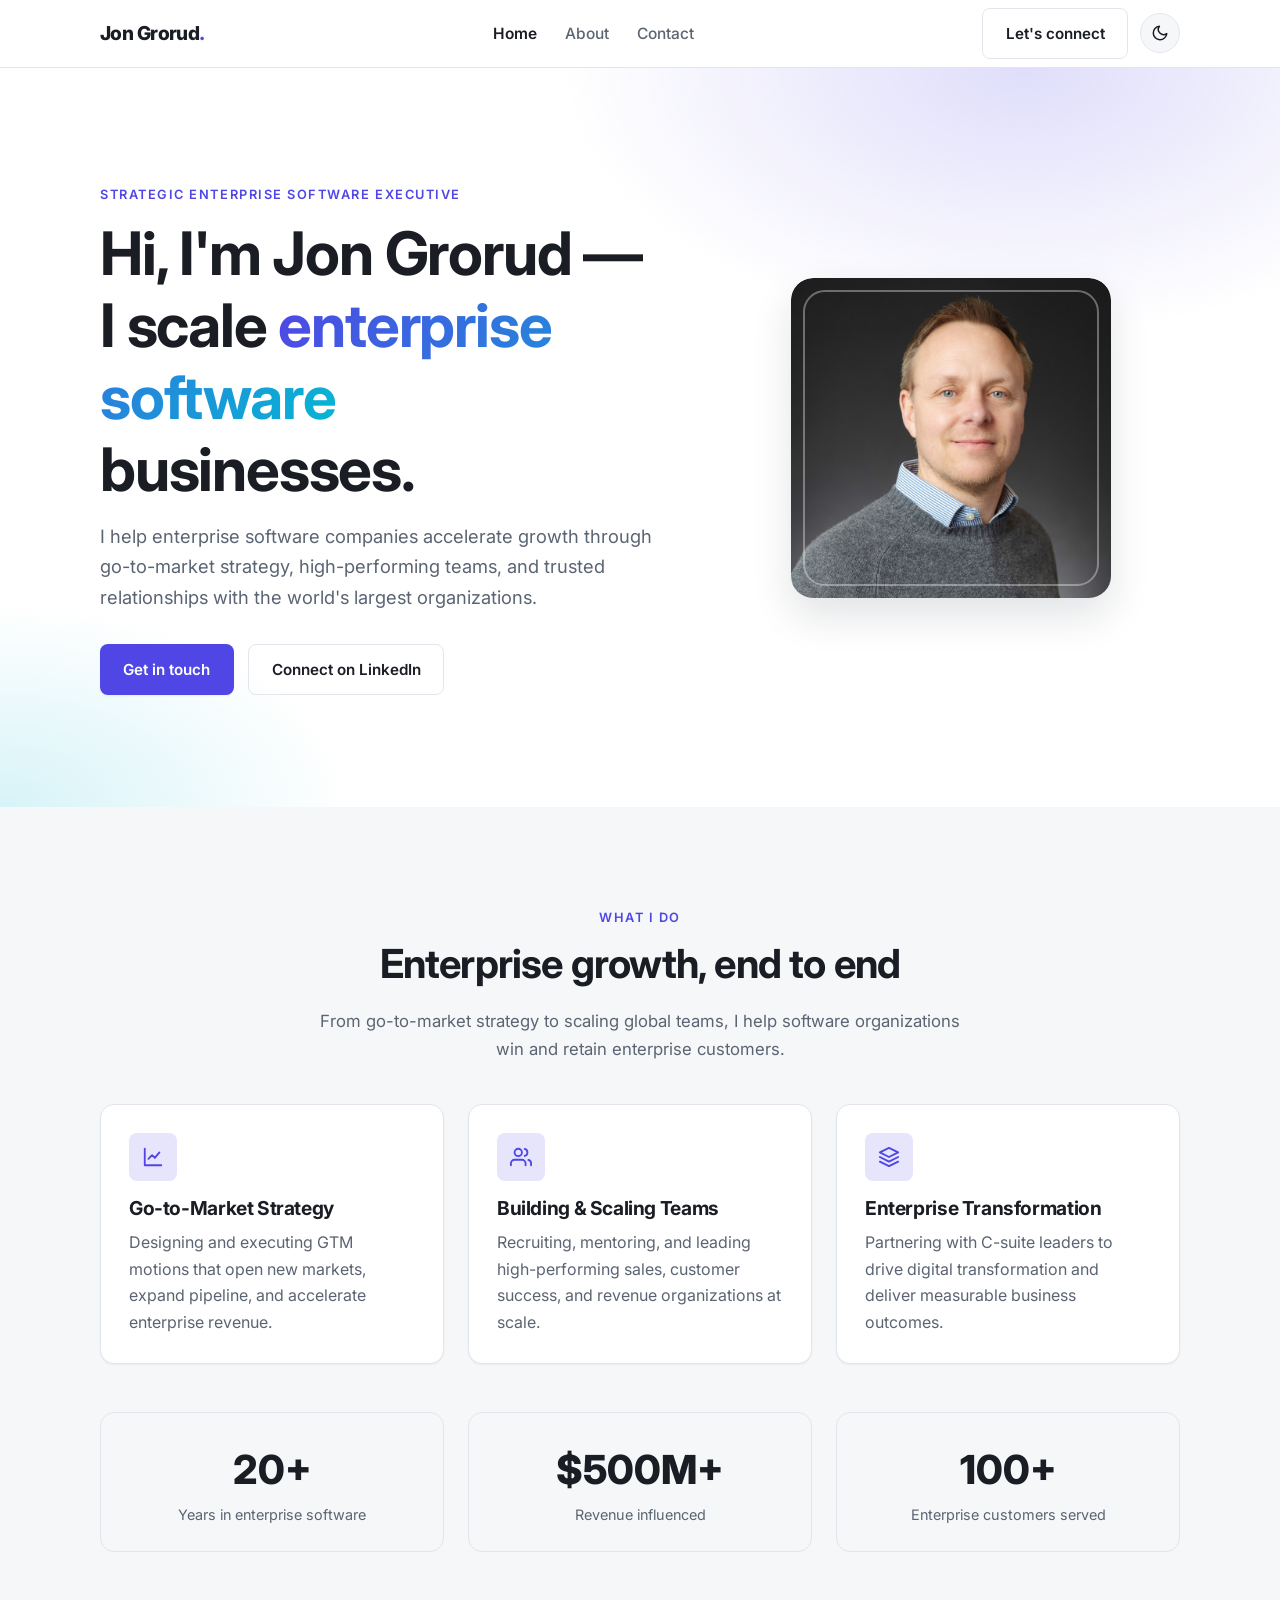
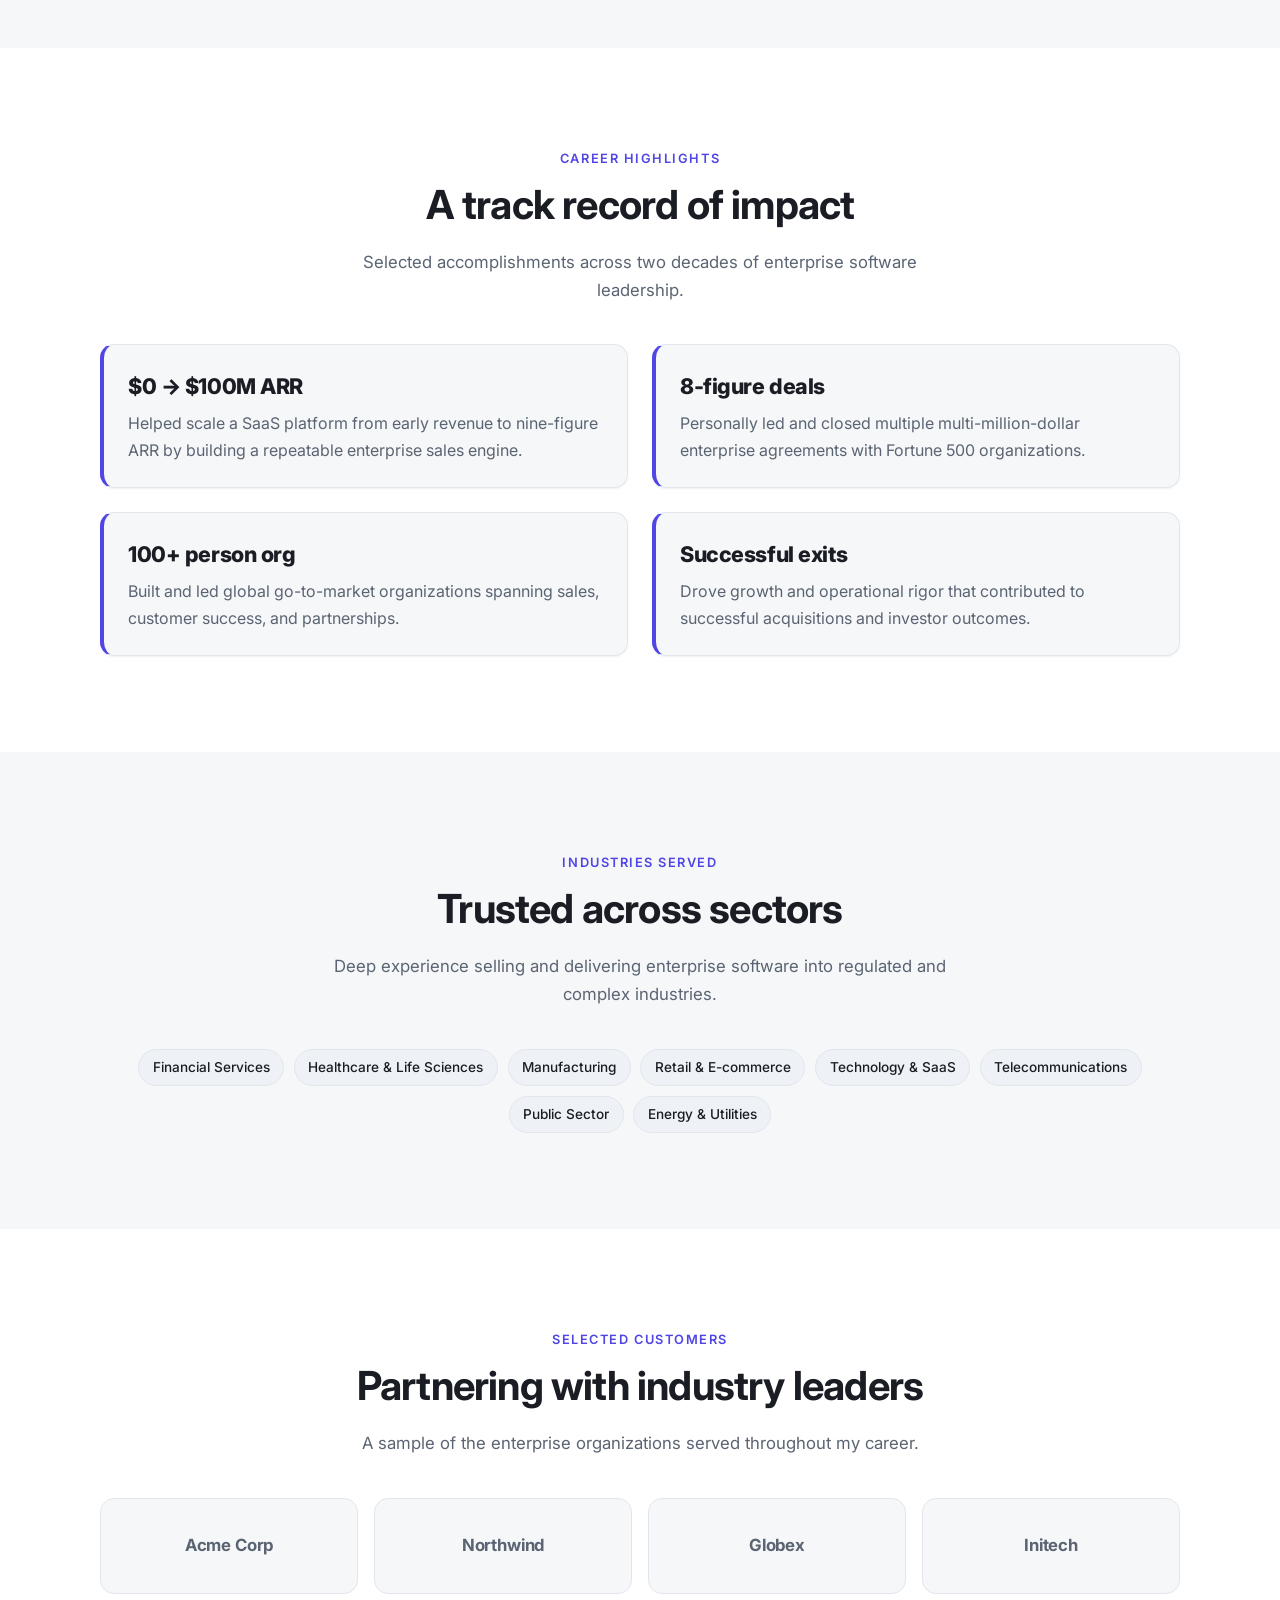
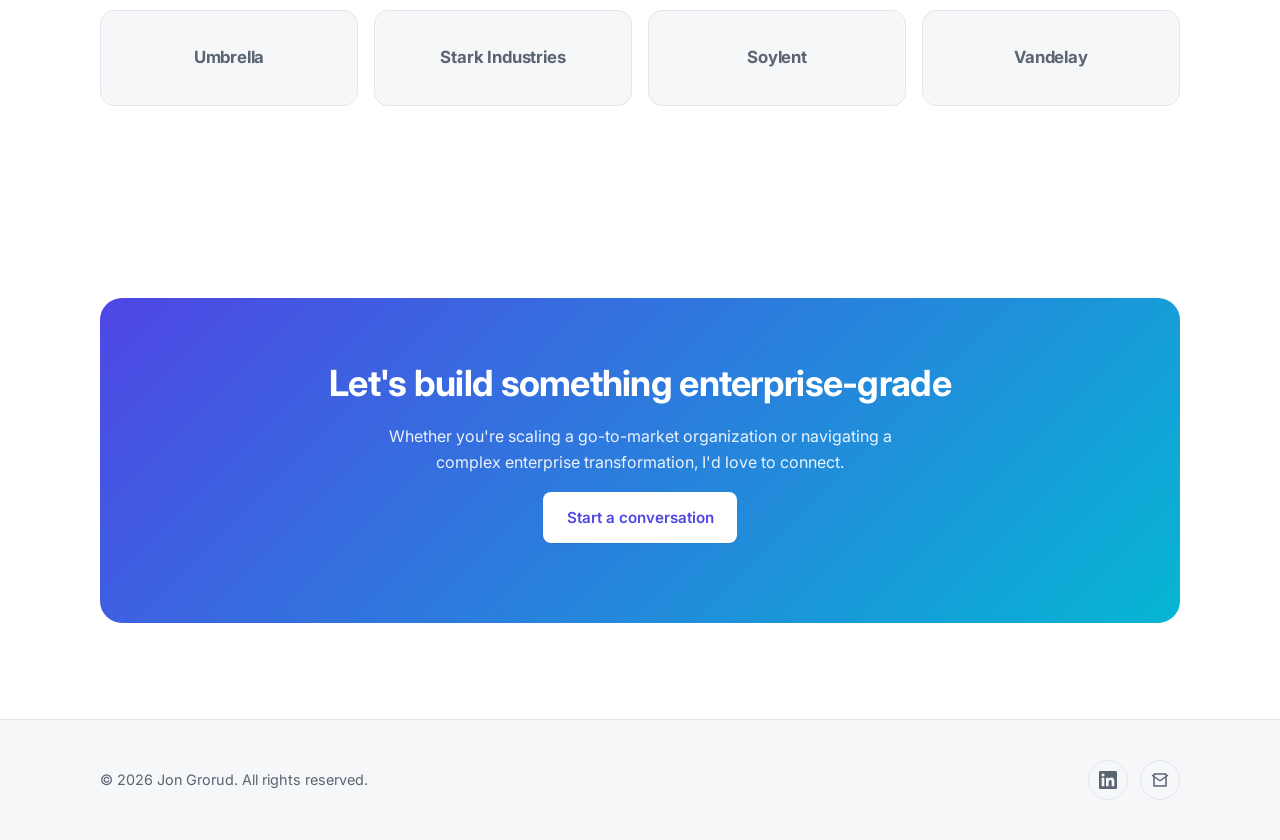
==== index.html @ 5be8dede "Rebrand site to Jon Grorud, Strategic Enterprise Software Executive - Update all pages to Jon Grorud" ====
<!DOCTYPE html>
<html lang="en" data-theme="light">
  <head>
    <meta charset="UTF-8" />
    <meta name="viewport" content="width=device-width, initial-scale=1.0" />
    <meta
      name="description"
      content="Jon Grorud — Strategic Enterprise Software Executive driving growth, go-to-market strategy, and enterprise transformation."
    />
    <title>Jon Grorud · Strategic Enterprise Software Executive</title>
    <link rel="preconnect" href="https://fonts.googleapis.com" />
    <link rel="preconnect" href="https://fonts.gstatic.com" crossorigin />
    <link
      href="https://fonts.googleapis.com/css2?family=Inter:wght@400;500;600;700;800&display=swap"
      rel="stylesheet"
    />
    <link rel="stylesheet" href="css/styles.css" />
  </head>
  <body>
    <!-- Header -->
    <header class="site-header">
      <nav class="nav container" aria-label="Primary">
        <a href="index.html" class="nav__brand">Jon Grorud<span>.</span></a>

        <ul class="nav__links" data-nav-links>
          <li><a href="index.html" class="nav__link is-active">Home</a></li>
          <li><a href="about.html" class="nav__link">About</a></li>
          <li><a href="contact.html" class="nav__link">Contact</a></li>
        </ul>

        <div class="nav__actions">
          <a href="contact.html" class="btn btn--ghost">Let's connect</a>
          <button
            class="theme-toggle"
            type="button"
            data-theme-toggle
            aria-label="Toggle color theme"
          >
            <svg class="icon-moon" width="18" height="18" viewBox="0 0 24 24" fill="none" stroke="currentColor" stroke-width="2" stroke-linecap="round" stroke-linejoin="round" aria-hidden="true"><path d="M21 12.79A9 9 0 1 1 11.21 3 7 7 0 0 0 21 12.79z"/></svg>
            <svg class="icon-sun" width="18" height="18" viewBox="0 0 24 24" fill="none" stroke="currentColor" stroke-width="2" stroke-linecap="round" stroke-linejoin="round" aria-hidden="true"><circle cx="12" cy="12" r="5"/><line x1="12" y1="1" x2="12" y2="3"/><line x1="12" y1="21" x2="12" y2="23"/><line x1="4.22" y1="4.22" x2="5.64" y2="5.64"/><line x1="18.36" y1="18.36" x2="19.78" y2="19.78"/><line x1="1" y1="12" x2="3" y2="12"/><line x1="21" y1="12" x2="23" y2="12"/><line x1="4.22" y1="19.78" x2="5.64" y2="18.36"/><line x1="18.36" y1="5.64" x2="19.78" y2="4.22"/></svg>
          </button>
          <button
            class="nav__toggle"
            type="button"
            data-nav-toggle
            aria-label="Toggle navigation menu"
            aria-expanded="false"
          >
            <span></span><span></span><span></span>
          </button>
        </div>
      </nav>
    </header>

    <main>
      <!-- Hero -->
      <section class="hero">
        <div class="container hero__grid">
          <div class="hero__content">
            <span class="eyebrow">Strategic Enterprise Software Executive</span>
            <h1 class="hero__title">
              Hi, I'm Jon Grorud —<br />I scale
              <span class="accent">enterprise software</span> businesses.
            </h1>
            <p class="hero__lead">
              I help enterprise software companies accelerate growth through
              go-to-market strategy, high-performing teams, and trusted
              relationships with the world's largest organizations.
            </p>
            <div class="hero__actions">
              <a href="contact.html" class="btn btn--primary">Get in touch</a>
              <a
                href="https://www.linkedin.com/in/jongrorud/"
                class="btn btn--ghost"
                target="_blank"
                rel="noopener"
                >Connect on LinkedIn</a
              >
            </div>
          </div>
          <div class="hero__media">
            <div class="avatar avatar--photo">
              <img src="assets/jon-grorud.jpg" alt="Portrait of Jon Grorud" />
            </div>
          </div>
        </div>
      </section>

      <!-- What I do -->
      <section class="section section--alt">
        <div class="container">
          <div class="section__head">
            <span class="eyebrow">What I do</span>
            <h2 class="section__title">Enterprise growth, end to end</h2>
            <p class="section__subtitle">
              From go-to-market strategy to scaling global teams, I help
              software organizations win and retain enterprise customers.
            </p>
          </div>

          <div class="grid grid--3">
            <article class="card">
              <div class="card__icon" aria-hidden="true">
                <svg width="22" height="22" viewBox="0 0 24 24" fill="none" stroke="currentColor" stroke-width="2" stroke-linecap="round" stroke-linejoin="round"><path d="M3 3v18h18"/><path d="M7 14l4-4 3 3 5-6"/></svg>
              </div>
              <h3 class="card__title">Go-to-Market Strategy</h3>
              <p>
                Designing and executing GTM motions that open new markets,
                expand pipeline, and accelerate enterprise revenue.
              </p>
            </article>

            <article class="card">
              <div class="card__icon" aria-hidden="true">
                <svg width="22" height="22" viewBox="0 0 24 24" fill="none" stroke="currentColor" stroke-width="2" stroke-linecap="round" stroke-linejoin="round"><path d="M17 21v-2a4 4 0 0 0-4-4H5a4 4 0 0 0-4 4v2"/><circle cx="9" cy="7" r="4"/><path d="M23 21v-2a4 4 0 0 0-3-3.87"/><path d="M16 3.13a4 4 0 0 1 0 7.75"/></svg>
              </div>
              <h3 class="card__title">Building &amp; Scaling Teams</h3>
              <p>
                Recruiting, mentoring, and leading high-performing sales,
                customer success, and revenue organizations at scale.
              </p>
            </article>

            <article class="card">
              <div class="card__icon" aria-hidden="true">
                <svg width="22" height="22" viewBox="0 0 24 24" fill="none" stroke="currentColor" stroke-width="2" stroke-linecap="round" stroke-linejoin="round"><path d="M12 2L2 7l10 5 10-5-10-5z"/><path d="M2 17l10 5 10-5"/><path d="M2 12l10 5 10-5"/></svg>
              </div>
              <h3 class="card__title">Enterprise Transformation</h3>
              <p>
                Partnering with C-suite leaders to drive digital transformation
                and deliver measurable business outcomes.
              </p>
            </article>
          </div>

          <!-- Stats -->
          <div class="stats">
            <div class="stat">
              <div class="stat__value">20+</div>
              <p class="stat__label">Years in enterprise software</p>
            </div>
            <div class="stat">
              <div class="stat__value">$500M+</div>
              <p class="stat__label">Revenue influenced</p>
            </div>
            <div class="stat">
              <div class="stat__value">100+</div>
              <p class="stat__label">Enterprise customers served</p>
            </div>
          </div>
        </div>
      </section>

      <!-- Career Highlights -->
      <section class="section">
        <div class="container">
          <div class="section__head">
            <span class="eyebrow">Career highlights</span>
            <h2 class="section__title">A track record of impact</h2>
            <p class="section__subtitle">
              Selected accomplishments across two decades of enterprise software
              leadership.
            </p>
          </div>

          <div class="grid grid--2">
            <article class="highlight">
              <span class="highlight__metric">$0 → $100M ARR</span>
              <p>
                Helped scale a SaaS platform from early revenue to nine-figure
                ARR by building a repeatable enterprise sales engine.
              </p>
            </article>
            <article class="highlight">
              <span class="highlight__metric">8-figure deals</span>
              <p>
                Personally led and closed multiple multi-million-dollar
                enterprise agreements with Fortune 500 organizations.
              </p>
            </article>
            <article class="highlight">
              <span class="highlight__metric">100+ person org</span>
              <p>
                Built and led global go-to-market organizations spanning sales,
                customer success, and partnerships.
              </p>
            </article>
            <article class="highlight">
              <span class="highlight__metric">Successful exits</span>
              <p>
                Drove growth and operational rigor that contributed to
                successful acquisitions and investor outcomes.
              </p>
            </article>
          </div>
        </div>
      </section>

      <!-- Industries Served -->
      <section class="section section--alt">
        <div class="container">
          <div class="section__head">
            <span class="eyebrow">Industries served</span>
            <h2 class="section__title">Trusted across sectors</h2>
            <p class="section__subtitle">
              Deep experience selling and delivering enterprise software into
              regulated and complex industries.
            </p>
          </div>

          <div class="skills" style="justify-content: center">
            <span class="skill">Financial Services</span>
            <span class="skill">Healthcare &amp; Life Sciences</span>
            <span class="skill">Manufacturing</span>
            <span class="skill">Retail &amp; E-commerce</span>
            <span class="skill">Technology &amp; SaaS</span>
            <span class="skill">Telecommunications</span>
            <span class="skill">Public Sector</span>
            <span class="skill">Energy &amp; Utilities</span>
          </div>
        </div>
      </section>

      <!-- Key Customer Logos -->
      <section class="section">
        <div class="container">
          <div class="section__head">
            <span class="eyebrow">Selected customers</span>
            <h2 class="section__title">Partnering with industry leaders</h2>
            <p class="section__subtitle">
              A sample of the enterprise organizations served throughout my
              career.
            </p>
          </div>

          <!-- TODO: Replace placeholder names with real customer logos/brands -->
          <div class="logos">
            <div class="logo-tile">Acme Corp</div>
            <div class="logo-tile">Northwind</div>
            <div class="logo-tile">Globex</div>
            <div class="logo-tile">Initech</div>
            <div class="logo-tile">Umbrella</div>
            <div class="logo-tile">Stark Industries</div>
            <div class="logo-tile">Soylent</div>
            <div class="logo-tile">Vandelay</div>
          </div>
        </div>
      </section>

      <!-- CTA -->
      <section class="section">
        <div class="container">
          <div class="cta">
            <h2>Let's build something enterprise-grade</h2>
            <p>
              Whether you're scaling a go-to-market organization or navigating a
              complex enterprise transformation, I'd love to connect.
            </p>
            <p>
              <a href="contact.html" class="btn btn--primary">Start a conversation</a>
            </p>
          </div>
        </div>
      </section>
    </main>

    <!-- Footer -->
    <footer class="site-footer">
      <div class="container site-footer__grid">
        <p>&copy; <span data-year>2025</span> Jon Grorud. All rights reserved.</p>
        <div class="social">
          <a href="https://www.linkedin.com/in/jongrorud/" target="_blank" rel="noopener" aria-label="LinkedIn"><svg width="18" height="18" viewBox="0 0 24 24" fill="currentColor" aria-hidden="true"><path d="M20.45 20.45h-3.56v-5.57c0-1.33-.02-3.04-1.85-3.04-1.85 0-2.14 1.45-2.14 2.94v5.67H9.35V9h3.41v1.56h.05c.48-.9 1.64-1.85 3.37-1.85 3.6 0 4.27 2.37 4.27 5.45v6.29zM5.34 7.43a2.07 2.07 0 1 1 0-4.14 2.07 2.07 0 0 1 0 4.14zM7.12 20.45H3.55V9h3.57v11.45zM22.22 0H1.77C.79 0 0 .77 0 1.73v20.54C0 23.23.79 24 1.77 24h20.45c.98 0 1.78-.77 1.78-1.73V1.73C24 .77 23.2 0 22.22 0z"/></svg></a>
          <a href="mailto:jon.grorud@gmail.com" aria-label="Email"><svg width="18" height="18" viewBox="0 0 24 24" fill="none" stroke="currentColor" stroke-width="2" stroke-linecap="round" stroke-linejoin="round" aria-hidden="true"><path d="M4 4h16v16H4z"/><polyline points="22,6 12,13 2,6"/></svg></a>
        </div>
      </div>
    </footer>

    <script src="js/main.js"></script>
  </body>
</html>
---- css/styles.css ----
/* ==========================================================================
   Design tokens
   ========================================================================== */
:root {
  --color-bg: #ffffff;
  --color-surface: #f6f7f9;
  --color-surface-alt: #eef1f5;
  --color-text: #1a1d24;
  --color-text-muted: #5b6472;
  --color-border: #e2e6ec;
  --color-primary: #4f46e5;
  --color-primary-hover: #4338ca;
  --color-primary-contrast: #ffffff;
  --color-accent: #06b6d4;

  --shadow-sm: 0 1px 2px rgba(16, 24, 40, 0.06);
  --shadow-md: 0 6px 18px rgba(16, 24, 40, 0.08);
  --shadow-lg: 0 18px 40px rgba(16, 24, 40, 0.12);

  --radius-sm: 8px;
  --radius-md: 14px;
  --radius-lg: 22px;

  --container: 1120px;
  --header-height: 68px;

  --font-sans: "Inter", system-ui, -apple-system, "Segoe UI", Roboto, Helvetica,
    Arial, sans-serif;

  --transition: 0.2s ease;
}

[data-theme="dark"] {
  --color-bg: #0e1117;
  --color-surface: #161b22;
  --color-surface-alt: #1c232d;
  --color-text: #e6e9ef;
  --color-text-muted: #9aa4b2;
  --color-border: #2a323d;
  --color-primary: #818cf8;
  --color-primary-hover: #a5b4fc;
  --color-primary-contrast: #0e1117;
  --color-accent: #22d3ee;

  --shadow-sm: 0 1px 2px rgba(0, 0, 0, 0.4);
  --shadow-md: 0 6px 18px rgba(0, 0, 0, 0.45);
  --shadow-lg: 0 18px 40px rgba(0, 0, 0, 0.55);
}

/* ==========================================================================
   Base
   ========================================================================== */
*,
*::before,
*::after {
  box-sizing: border-box;
}

html {
  scroll-behavior: smooth;
}

body {
  margin: 0;
  font-family: var(--font-sans);
  color: var(--color-text);
  background-color: var(--color-bg);
  line-height: 1.65;
  -webkit-font-smoothing: antialiased;
  text-rendering: optimizeLegibility;
  transition: background-color var(--transition), color var(--transition);
}

h1,
h2,
h3,
h4 {
  line-height: 1.2;
  margin: 0 0 0.5em;
  font-weight: 700;
  letter-spacing: -0.02em;
}

p {
  margin: 0 0 1rem;
  color: var(--color-text-muted);
}

a {
  color: var(--color-primary);
  text-decoration: none;
  transition: color var(--transition);
}

a:hover {
  color: var(--color-primary-hover);
}

img {
  max-width: 100%;
  display: block;
}

.container {
  width: 100%;
  max-width: var(--container);
  margin-inline: auto;
  padding-inline: 1.25rem;
}

.section {
  padding-block: clamp(3rem, 8vw, 6rem);
}

.section--alt {
  background-color: var(--color-surface);
}

.section__head {
  max-width: 640px;
  margin: 0 auto 2.5rem;
  text-align: center;
}

.eyebrow {
  display: inline-block;
  font-size: 0.8rem;
  font-weight: 600;
  letter-spacing: 0.12em;
  text-transform: uppercase;
  color: var(--color-primary);
  margin-bottom: 0.75rem;
}

.section__title {
  font-size: clamp(1.75rem, 4vw, 2.5rem);
}

.section__subtitle {
  font-size: 1.05rem;
}

/* ==========================================================================
   Buttons
   ========================================================================== */
.btn {
  display: inline-flex;
  align-items: center;
  justify-content: center;
  gap: 0.5rem;
  padding: 0.75rem 1.4rem;
  border-radius: var(--radius-sm);
  font-weight: 600;
  font-size: 0.95rem;
  cursor: pointer;
  border: 1px solid transparent;
  transition: background-color var(--transition), color var(--transition),
    transform var(--transition), box-shadow var(--transition),
    border-color var(--transition);
}

.btn:active {
  transform: translateY(1px);
}

.btn--primary {
  background-color: var(--color-primary);
  color: var(--color-primary-contrast);
  box-shadow: var(--shadow-sm);
}

.btn--primary:hover {
  background-color: var(--color-primary-hover);
  color: var(--color-primary-contrast);
  box-shadow: var(--shadow-md);
}

.btn--ghost {
  background-color: transparent;
  color: var(--color-text);
  border-color: var(--color-border);
}

.btn--ghost:hover {
  border-color: var(--color-primary);
  color: var(--color-primary);
}

/* ==========================================================================
   Header / Nav
   ========================================================================== */
.site-header {
  position: sticky;
  top: 0;
  z-index: 50;
  height: var(--header-height);
  display: flex;
  align-items: center;
  background-color: color-mix(in srgb, var(--color-bg) 85%, transparent);
  backdrop-filter: blur(10px);
  border-bottom: 1px solid var(--color-border);
}

.nav {
  display: flex;
  align-items: center;
  justify-content: space-between;
  width: 100%;
}

.nav__brand {
  font-weight: 800;
  font-size: 1.2rem;
  color: var(--color-text);
  letter-spacing: -0.03em;
}

.nav__brand span {
  color: var(--color-primary);
}

.nav__links {
  display: flex;
  align-items: center;
  gap: 1.75rem;
  list-style: none;
  margin: 0;
  padding: 0;
}

.nav__link {
  color: var(--color-text-muted);
  font-weight: 500;
  font-size: 0.97rem;
}

.nav__link:hover,
.nav__link.is-active {
  color: var(--color-text);
}

.nav__link.is-active {
  font-weight: 600;
}

.nav__actions {
  display: flex;
  align-items: center;
  gap: 0.75rem;
}

.theme-toggle {
  display: inline-flex;
  align-items: center;
  justify-content: center;
  width: 40px;
  height: 40px;
  border-radius: 50%;
  border: 1px solid var(--color-border);
  background-color: var(--color-surface);
  color: var(--color-text);
  cursor: pointer;
  transition: background-color var(--transition), border-color var(--transition);
}

.theme-toggle:hover {
  border-color: var(--color-primary);
}

.theme-toggle .icon-sun {
  display: none;
}

[data-theme="dark"] .theme-toggle .icon-sun {
  display: block;
}

[data-theme="dark"] .theme-toggle .icon-moon {
  display: none;
}

.nav__toggle {
  display: none;
  flex-direction: column;
  justify-content: center;
  gap: 5px;
  width: 42px;
  height: 42px;
  border: 1px solid var(--color-border);
  border-radius: var(--radius-sm);
  background-color: var(--color-surface);
  cursor: pointer;
}

.nav__toggle span {
  display: block;
  width: 18px;
  height: 2px;
  margin-inline: auto;
  background-color: var(--color-text);
  transition: transform var(--transition), opacity var(--transition);
}

/* ==========================================================================
   Hero
   ========================================================================== */
.hero {
  position: relative;
  overflow: hidden;
  padding-block: clamp(3.5rem, 9vw, 7rem);
}

.hero::before {
  content: "";
  position: absolute;
  inset: 0;
  background: radial-gradient(
      60% 60% at 80% 0%,
      color-mix(in srgb, var(--color-primary) 18%, transparent),
      transparent 60%
    ),
    radial-gradient(
      50% 50% at 0% 100%,
      color-mix(in srgb, var(--color-accent) 16%, transparent),
      transparent 55%
    );
  z-index: -1;
}

.hero__grid {
  display: grid;
  grid-template-columns: 1.1fr 0.9fr;
  gap: clamp(2rem, 5vw, 4rem);
  align-items: center;
}

.hero__title {
  font-size: clamp(2.25rem, 5.5vw, 3.75rem);
  margin-bottom: 1rem;
}

.hero__title .accent {
  background: linear-gradient(120deg, var(--color-primary), var(--color-accent));
  -webkit-background-clip: text;
  background-clip: text;
  -webkit-text-fill-color: transparent;
}

.hero__lead {
  font-size: 1.15rem;
  max-width: 48ch;
  margin-bottom: 2rem;
}

.hero__actions {
  display: flex;
  flex-wrap: wrap;
  gap: 0.9rem;
}

.hero__media {
  display: flex;
  justify-content: center;
}

.avatar {
  width: clamp(220px, 30vw, 320px);
  aspect-ratio: 1;
  border-radius: var(--radius-lg);
  background: linear-gradient(145deg, var(--color-primary), var(--color-accent));
  display: grid;
  place-items: center;
  color: #fff;
  font-size: clamp(4rem, 10vw, 6rem);
  font-weight: 800;
  box-shadow: var(--shadow-lg);
  position: relative;
}

.avatar::after {
  content: "";
  position: absolute;
  inset: 12px;
  border-radius: inherit;
  border: 2px solid rgba(255, 255, 255, 0.35);
}

/* ==========================================================================
   Stats
   ========================================================================== */
.stats {
  display: grid;
  grid-template-columns: repeat(3, 1fr);
  gap: 1.5rem;
  margin-top: 3rem;
}

.stat {
  text-align: center;
  padding: 1.5rem 1rem;
  background-color: var(--color-surface);
  border: 1px solid var(--color-border);
  border-radius: var(--radius-md);
}

.stat__value {
  font-size: clamp(1.75rem, 4vw, 2.5rem);
  font-weight: 800;
  color: var(--color-text);
}

.stat__label {
  font-size: 0.9rem;
  color: var(--color-text-muted);
  margin: 0;
}

/* ==========================================================================
   Cards / grid
   ========================================================================== */
.grid {
  display: grid;
  gap: 1.5rem;
}

.grid--3 {
  grid-template-columns: repeat(3, 1fr);
}

.grid--2 {
  grid-template-columns: repeat(2, 1fr);
}

.card {
  background-color: var(--color-bg);
  border: 1px solid var(--color-border);
  border-radius: var(--radius-md);
  padding: 1.75rem;
  box-shadow: var(--shadow-sm);
  transition: transform var(--transition), box-shadow var(--transition),
    border-color var(--transition);
}

.card:hover {
  transform: translateY(-4px);
  box-shadow: var(--shadow-md);
  border-color: color-mix(in srgb, var(--color-primary) 40%, var(--color-border));
}

.card__icon {
  width: 48px;
  height: 48px;
  display: grid;
  place-items: center;
  border-radius: var(--radius-sm);
  background-color: color-mix(in srgb, var(--color-primary) 14%, transparent);
  color: var(--color-primary);
  margin-bottom: 1rem;
}

.card__title {
  font-size: 1.2rem;
}

.card p {
  margin-bottom: 0;
}

/* ==========================================================================
   About
   ========================================================================== */
.about__grid {
  display: grid;
  grid-template-columns: 0.85fr 1.15fr;
  gap: clamp(2rem, 5vw, 4rem);
  align-items: start;
}

.profile-card {
  background-color: var(--color-surface);
  border: 1px solid var(--color-border);
  border-radius: var(--radius-lg);
  padding: 2rem;
  text-align: center;
  box-shadow: var(--shadow-sm);
  position: sticky;
  top: calc(var(--header-height) + 1.5rem);
}

.profile-card .avatar {
  margin: 0 auto 1.25rem;
  width: 140px;
  font-size: 3rem;
}

.profile-card h3 {
  margin-bottom: 0.25rem;
}

.profile-card .role {
  color: var(--color-primary);
  font-weight: 600;
  margin-bottom: 1.25rem;
}

.social {
  display: flex;
  justify-content: center;
  gap: 0.75rem;
  margin-top: 1.25rem;
}

.social a {
  width: 40px;
  height: 40px;
  display: grid;
  place-items: center;
  border-radius: 50%;
  border: 1px solid var(--color-border);
  color: var(--color-text-muted);
  transition: border-color var(--transition), color var(--transition),
    transform var(--transition);
}

.social a:hover {
  border-color: var(--color-primary);
  color: var(--color-primary);
  transform: translateY(-2px);
}

.timeline {
  position: relative;
  margin-top: 1.5rem;
  padding-left: 1.75rem;
}

.timeline::before {
  content: "";
  position: absolute;
  left: 6px;
  top: 4px;
  bottom: 4px;
  width: 2px;
  background-color: var(--color-border);
}

.timeline__item {
  position: relative;
  padding-bottom: 1.75rem;
}

.timeline__item::before {
  content: "";
  position: absolute;
  left: -1.75rem;
  top: 4px;
  width: 14px;
  height: 14px;
  border-radius: 50%;
  background-color: var(--color-primary);
  border: 3px solid var(--color-bg);
}

.timeline__item:last-child {
  padding-bottom: 0;
}

.timeline__date {
  font-size: 0.8rem;
  font-weight: 600;
  letter-spacing: 0.04em;
  text-transform: uppercase;
  color: var(--color-primary);
}

.timeline__title {
  font-size: 1.1rem;
  margin: 0.2rem 0 0.35rem;
}

.skills {
  display: flex;
  flex-wrap: wrap;
  gap: 0.6rem;
  margin-top: 0.5rem;
}

.skill {
  font-size: 0.85rem;
  font-weight: 500;
  padding: 0.4rem 0.85rem;
  border-radius: 999px;
  background-color: var(--color-surface-alt);
  color: var(--color-text);
  border: 1px solid var(--color-border);
}

/* ==========================================================================
   Photo avatar
   ========================================================================== */
.avatar--photo {
  background: none;
  overflow: hidden;
  padding: 0;
}

.avatar--photo img {
  width: 100%;
  height: 100%;
  object-fit: cover;
  border-radius: inherit;
}

/* ==========================================================================
   Career highlights
   ========================================================================== */
.highlight {
  background-color: var(--color-surface);
  border: 1px solid var(--color-border);
  border-left: 4px solid var(--color-primary);
  border-radius: var(--radius-md);
  padding: 1.5rem;
  box-shadow: var(--shadow-sm);
}

.highlight__metric {
  display: block;
  font-size: 1.35rem;
  font-weight: 800;
  letter-spacing: -0.02em;
  color: var(--color-text);
  margin-bottom: 0.35rem;
}

.highlight p {
  margin: 0;
}

/* ==========================================================================
   Customer logos
   ========================================================================== */
.logos {
  display: grid;
  grid-template-columns: repeat(4, 1fr);
  gap: 1rem;
}

.logo-tile {
  display: grid;
  place-items: center;
  min-height: 96px;
  padding: 1rem;
  text-align: center;
  font-weight: 700;
  font-size: 1.05rem;
  letter-spacing: -0.01em;
  color: var(--color-text-muted);
  background-color: var(--color-surface);
  border: 1px solid var(--color-border);
  border-radius: var(--radius-md);
  transition: color var(--transition), border-color var(--transition),
    transform var(--transition);
}

.logo-tile:hover {
  color: var(--color-text);
  border-color: var(--color-primary);
  transform: translateY(-2px);
}

/* ==========================================================================
   Contact
   ========================================================================== */
.contact__grid {
  display: grid;
  grid-template-columns: 0.9fr 1.1fr;
  gap: clamp(2rem, 5vw, 3.5rem);
  align-items: start;
}

.contact-info__item {
  display: flex;
  gap: 1rem;
  align-items: flex-start;
  margin-bottom: 1.5rem;
}

.contact-info__icon {
  flex-shrink: 0;
  width: 44px;
  height: 44px;
  display: grid;
  place-items: center;
  border-radius: var(--radius-sm);
  background-color: color-mix(in srgb, var(--color-primary) 14%, transparent);
  color: var(--color-primary);
}

.contact-info__item h4 {
  margin: 0 0 0.15rem;
  font-size: 1rem;
}

.contact-info__item p {
  margin: 0;
}

.form {
  background-color: var(--color-surface);
  border: 1px solid var(--color-border);
  border-radius: var(--radius-md);
  padding: clamp(1.5rem, 4vw, 2.25rem);
  box-shadow: var(--shadow-sm);
}

.form__row {
  display: grid;
  grid-template-columns: 1fr 1fr;
  gap: 1.25rem;
}

.field {
  margin-bottom: 1.25rem;
}

.field label {
  display: block;
  font-size: 0.9rem;
  font-weight: 600;
  margin-bottom: 0.45rem;
  color: var(--color-text);
}

.field input,
.field textarea {
  width: 100%;
  padding: 0.75rem 0.9rem;
  font: inherit;
  color: var(--color-text);
  background-color: var(--color-bg);
  border: 1px solid var(--color-border);
  border-radius: var(--radius-sm);
  transition: border-color var(--transition), box-shadow var(--transition);
}

.field input:focus,
.field textarea:focus {
  outline: none;
  border-color: var(--color-primary);
  box-shadow: 0 0 0 3px color-mix(in srgb, var(--color-primary) 20%, transparent);
}

.field textarea {
  resize: vertical;
  min-height: 140px;
}

.field__error {
  display: block;
  margin-top: 0.4rem;
  font-size: 0.82rem;
  color: #dc2626;
  min-height: 1em;
}

[data-theme="dark"] .field__error {
  color: #f87171;
}

.field.has-error input,
.field.has-error textarea {
  border-color: #dc2626;
}

.form__status {
  margin-top: 1rem;
  padding: 0.85rem 1rem;
  border-radius: var(--radius-sm);
  font-weight: 500;
  font-size: 0.95rem;
  display: none;
}

.form__status.is-visible {
  display: block;
}

.form__status.is-success {
  background-color: color-mix(in srgb, #16a34a 16%, transparent);
  color: #15803d;
  border: 1px solid color-mix(in srgb, #16a34a 35%, transparent);
}

[data-theme="dark"] .form__status.is-success {
  color: #4ade80;
}

/* ==========================================================================
   CTA banner
   ========================================================================== */
.cta {
  text-align: center;
  background: linear-gradient(135deg, var(--color-primary), var(--color-accent));
  border-radius: var(--radius-lg);
  padding: clamp(2.5rem, 6vw, 4rem);
  color: #fff;
}

.cta h2 {
  color: #fff;
  font-size: clamp(1.6rem, 4vw, 2.25rem);
}

.cta p {
  color: rgba(255, 255, 255, 0.9);
  max-width: 52ch;
  margin-inline: auto;
}

.cta .btn--primary {
  background-color: #fff;
  color: var(--color-primary);
}

.cta .btn--primary:hover {
  background-color: rgba(255, 255, 255, 0.9);
  color: var(--color-primary);
}

/* ==========================================================================
   Footer
   ========================================================================== */
.site-footer {
  border-top: 1px solid var(--color-border);
  padding-block: 2.5rem;
  background-color: var(--color-surface);
}

.site-footer__grid {
  display: flex;
  flex-wrap: wrap;
  gap: 1.5rem;
  align-items: center;
  justify-content: space-between;
}

.site-footer p {
  margin: 0;
  font-size: 0.9rem;
}

.site-footer .social {
  margin: 0;
}

/* ==========================================================================
   Responsive
   ========================================================================== */
@media (max-width: 900px) {
  .hero__grid,
  .about__grid,
  .contact__grid {
    grid-template-columns: 1fr;
  }

  .hero__media {
    order: -1;
  }

  .profile-card {
    position: static;
  }

  .grid--3 {
    grid-template-columns: repeat(2, 1fr);
  }

  .logos {
    grid-template-columns: repeat(3, 1fr);
  }
}

@media (max-width: 720px) {
  .nav__actions .btn--ghost {
    display: none;
  }

  .nav__toggle {
    display: flex;
  }

  .nav__links {
    position: fixed;
    inset: var(--header-height) 0 auto 0;
    flex-direction: column;
    align-items: stretch;
    gap: 0;
    background-color: var(--color-bg);
    border-bottom: 1px solid var(--color-border);
    padding: 0.5rem 1.25rem 1.25rem;
    box-shadow: var(--shadow-md);
    transform: translateY(-130%);
    transition: transform 0.28s ease;
  }

  .nav__links.is-open {
    transform: translateY(0);
  }

  .nav__link {
    padding: 0.85rem 0;
    border-bottom: 1px solid var(--color-border);
  }

  .nav__link:last-child {
    border-bottom: none;
  }
}

@media (max-width: 560px) {
  .grid--3,
  .grid--2,
  .stats,
  .form__row {
    grid-template-columns: 1fr;
  }

  .logos {
    grid-template-columns: repeat(2, 1fr);
  }
}

@media (prefers-reduced-motion: reduce) {
  * {
    scroll-behavior: auto !important;
    transition: none !important;
  }
}
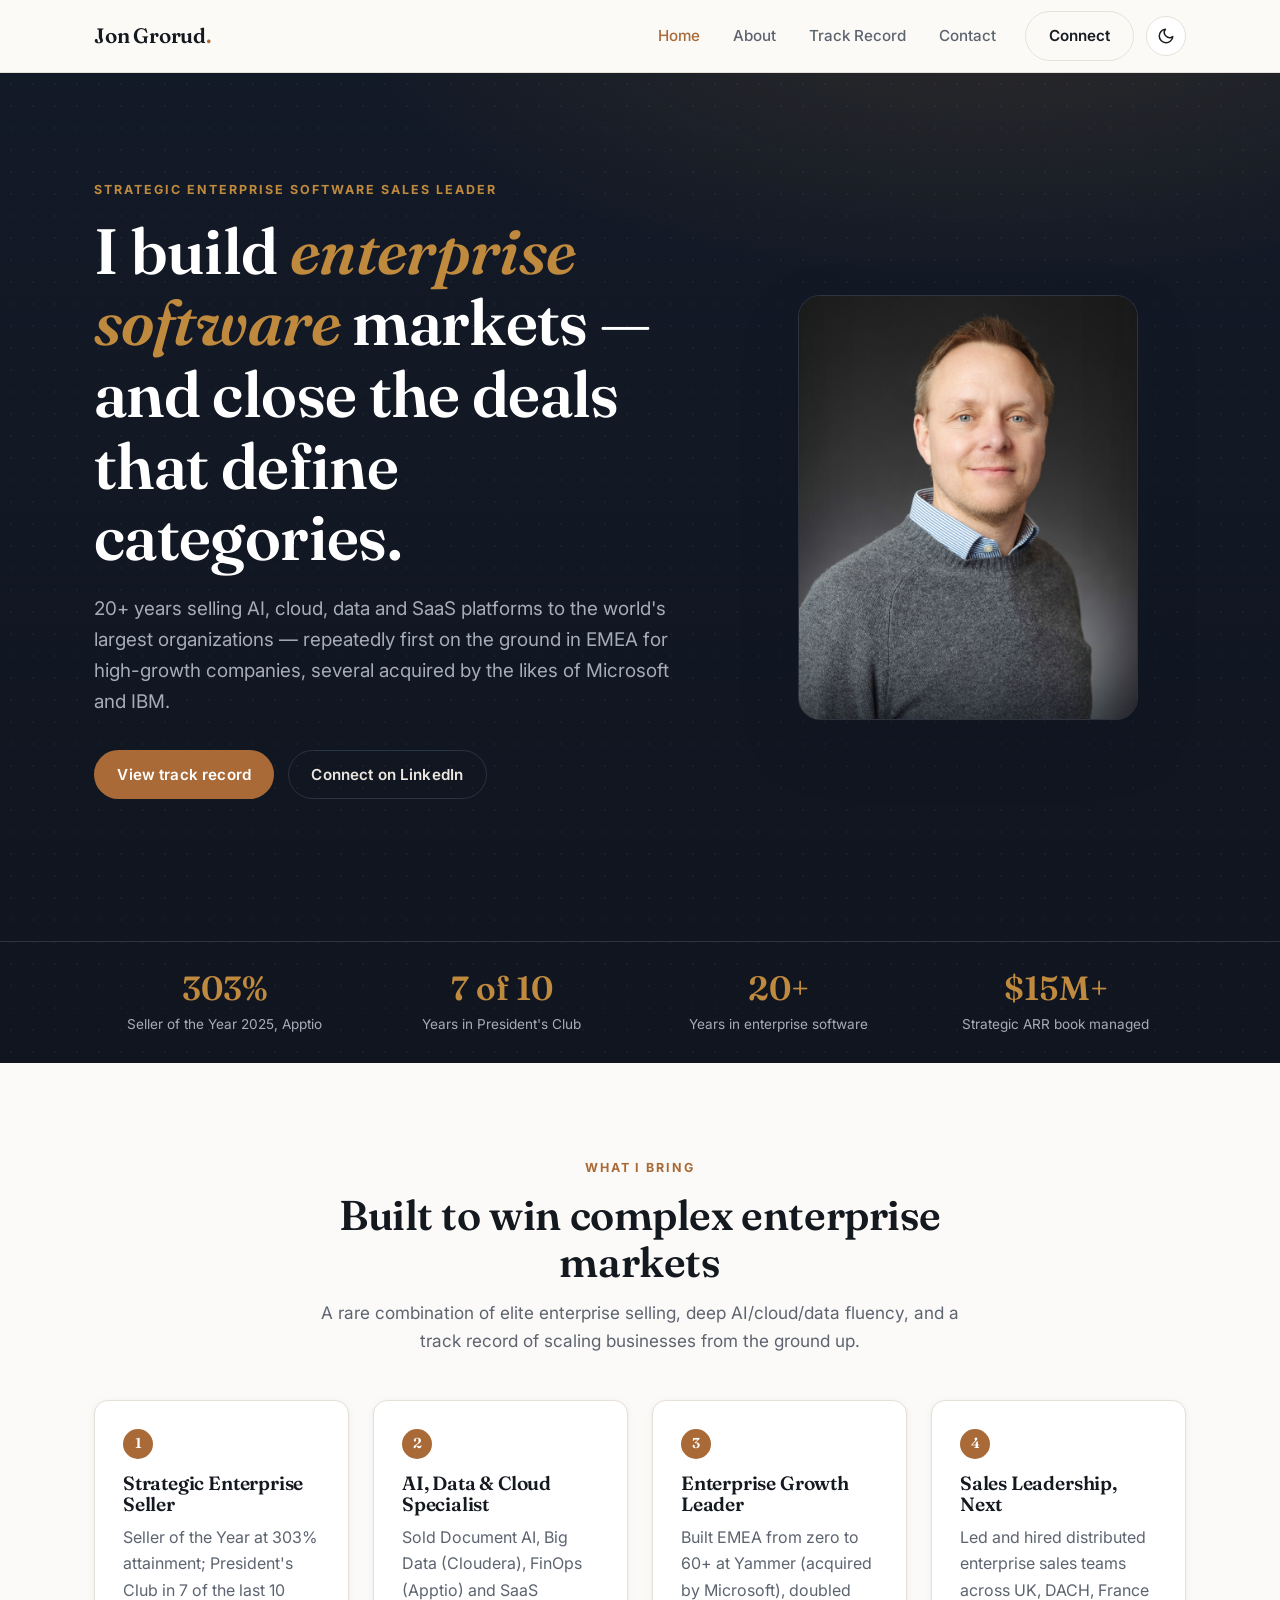
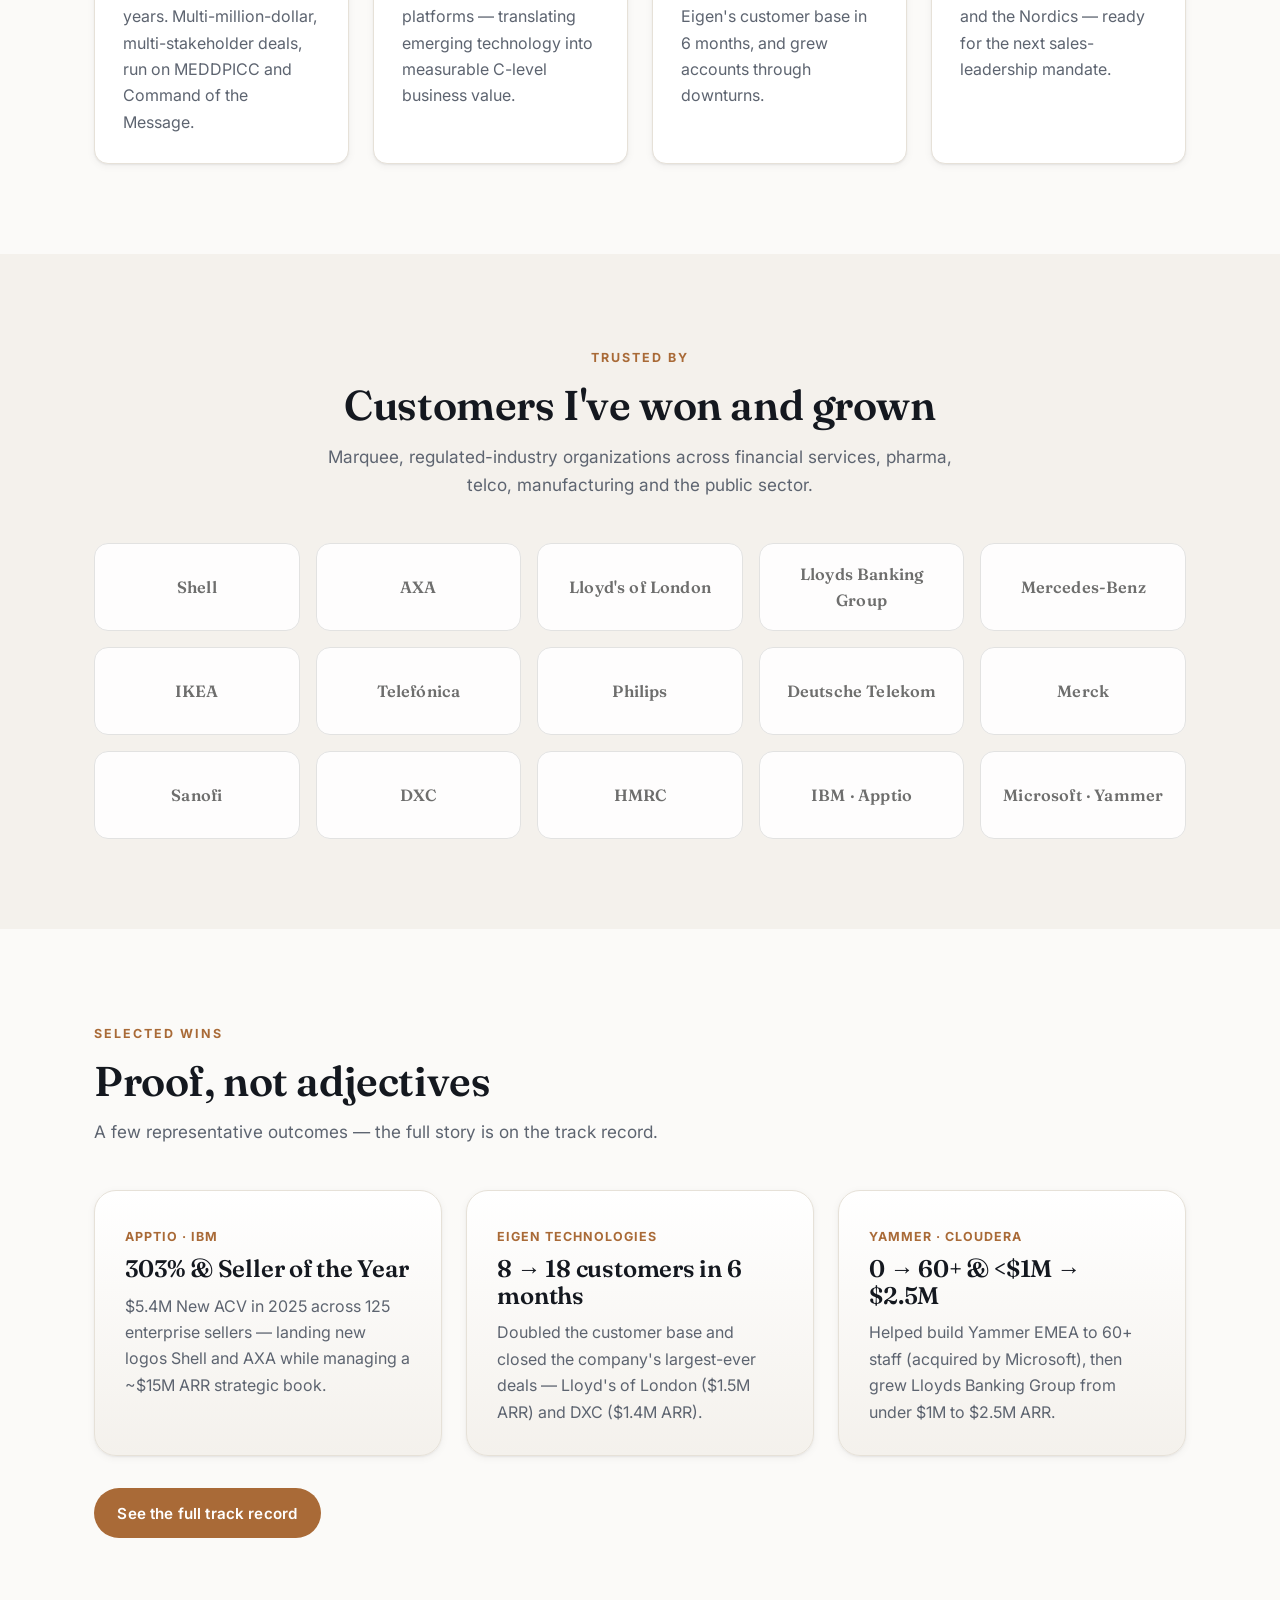
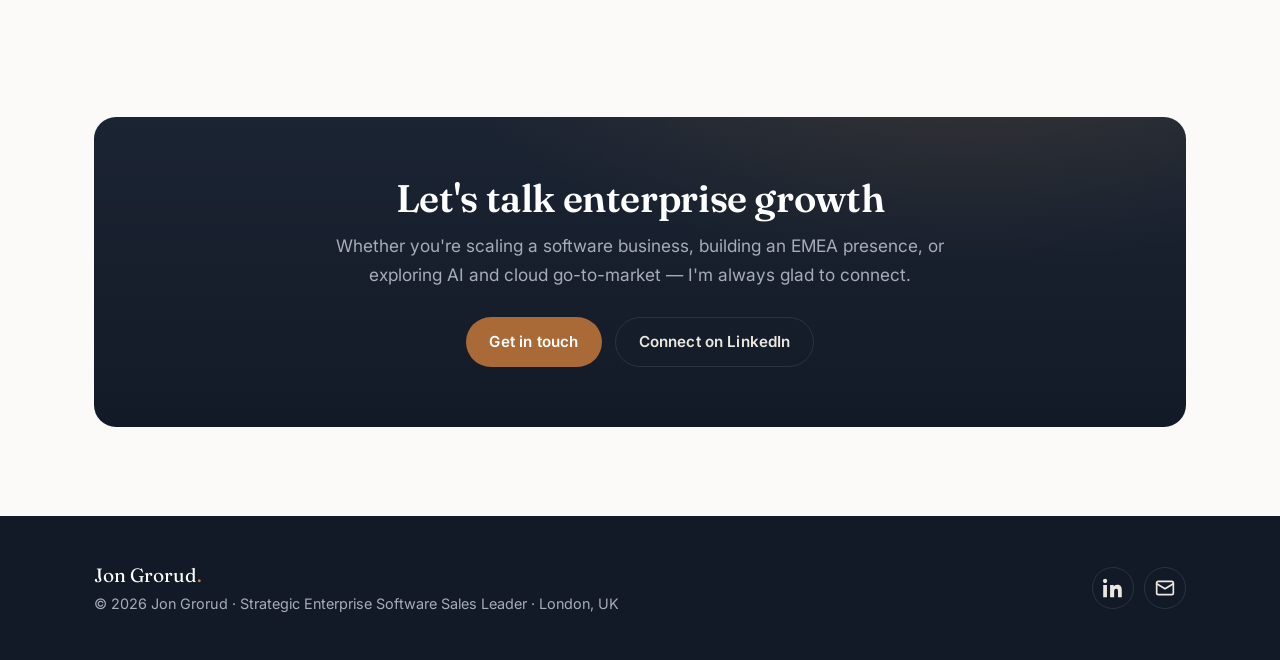
==== commit a7d3aa97: "Add Website V2 (jon-profile-v2): Executive Ink redesign from CV Repositions Jon Grorud as a strategi" ====
--- a/index.html
+++ b/index.html
@@ -5,13 +5,13 @@
     <meta name="viewport" content="width=device-width, initial-scale=1.0" />
     <meta
       name="description"
-      content="Jon Grorud — Strategic Enterprise Software Executive driving growth, go-to-market strategy, and enterprise transformation."
+      content="Jon Grorud — strategic enterprise software sales leader with deep expertise in AI, cloud, enterprise SaaS and data platforms. 20+ years building EMEA markets and closing category-defining deals."
     />
-    <title>Jon Grorud · Strategic Enterprise Software Executive</title>
+    <title>Jon Grorud · Strategic Enterprise Software Sales Leader</title>
     <link rel="preconnect" href="https://fonts.googleapis.com" />
     <link rel="preconnect" href="https://fonts.gstatic.com" crossorigin />
     <link
-      href="https://fonts.googleapis.com/css2?family=Inter:wght@400;500;600;700;800&display=swap"
+      href="https://fonts.googleapis.com/css2?family=Fraunces:opsz,wght@9..144,500;9..144,600;9..144,700&family=Inter:wght@400;500;600;700;800&display=swap"
       rel="stylesheet"
     />
     <link rel="stylesheet" href="css/styles.css" />
@@ -25,11 +25,12 @@
         <ul class="nav__links" data-nav-links>
           <li><a href="index.html" class="nav__link is-active">Home</a></li>
           <li><a href="about.html" class="nav__link">About</a></li>
+          <li><a href="track-record.html" class="nav__link">Track Record</a></li>
           <li><a href="contact.html" class="nav__link">Contact</a></li>
         </ul>
 
         <div class="nav__actions">
-          <a href="contact.html" class="btn btn--ghost">Let's connect</a>
+          <a href="contact.html" class="btn btn--ghost">Connect</a>
           <button
             class="theme-toggle"
             type="button"
@@ -52,22 +53,205 @@
       </nav>
     </header>
 
-    <main>
+    <main class="on-dark">
       <!-- Hero -->
       <section class="hero">
         <div class="container hero__grid">
           <div class="hero__content">
-            <span class="eyebrow">Strategic Enterprise Software Executive</span>
+            <span class="eyebrow">Strategic Enterprise Software Sales Leader</span>
             <h1 class="hero__title">
-              Hi, I'm Jon Grorud —<br />I scale
-              <span class="accent">enterprise software</span> businesses.
+              I build <span class="accent">enterprise software</span> markets —
+              and close the deals that define categories.
             </h1>
             <p class="hero__lead">
-              I help enterprise software companies accelerate growth through
-              go-to-market strategy, high-performing teams, and trusted
-              relationships with the world's largest organizations.
+              20+ years selling AI, cloud, data and SaaS platforms to the
+              world's largest organizations — repeatedly first on the ground in
+              EMEA for high-growth companies, several acquired by the likes of
+              Microsoft and IBM.
             </p>
             <div class="hero__actions">
+              <a href="track-record.html" class="btn btn--primary">View track record</a>
+              <a
+                href="https://www.linkedin.com/in/jongrorud/"
+                class="btn btn--ghost"
+                target="_blank"
+                rel="noopener"
+                >Connect on LinkedIn</a
+              >
+            </div>
+          </div>
+          <div class="hero__media">
+            <div class="portrait">
+              <img src="assets/jon-grorud.jpg" alt="Portrait of Jon Grorud" />
+            </div>
+          </div>
+        </div>
+
+        <!-- Proof bar -->
+        <div class="proof-bar">
+          <div class="container proof-bar__grid">
+            <div class="proof">
+              <div class="proof__num">303%</div>
+              <span class="proof__label">Seller of the Year 2025, Apptio</span>
+            </div>
+            <div class="proof">
+              <div class="proof__num">7 of 10</div>
+              <span class="proof__label">Years in President's Club</span>
+            </div>
+            <div class="proof">
+              <div class="proof__num">20+</div>
+              <span class="proof__label">Years in enterprise software</span>
+            </div>
+            <div class="proof">
+              <div class="proof__num">$15M+</div>
+              <span class="proof__label">Strategic ARR book managed</span>
+            </div>
+          </div>
+        </div>
+      </section>
+
+      <!-- Pillars -->
+      <section class="section">
+        <div class="container">
+          <div class="section__head section__head--center reveal">
+            <span class="eyebrow">What I bring</span>
+            <h2 class="section__title">Built to win complex enterprise markets</h2>
+            <p class="section__subtitle">
+              A rare combination of elite enterprise selling, deep AI/cloud/data
+              fluency, and a track record of scaling businesses from the ground
+              up.
+            </p>
+          </div>
+
+          <div class="grid grid--4">
+            <article class="card pillar reveal">
+              <span class="pillar__index">1</span>
+              <h3 class="card__title">Strategic Enterprise Seller</h3>
+              <p>
+                Seller of the Year at 303% attainment; President's Club in 7 of
+                the last 10 years. Multi-million-dollar, multi-stakeholder deals,
+                run on MEDDPICC and Command of the Message.
+              </p>
+            </article>
+            <article class="card pillar reveal">
+              <span class="pillar__index">2</span>
+              <h3 class="card__title">AI, Data &amp; Cloud Specialist</h3>
+              <p>
+                Sold Document AI, Big Data (Cloudera), FinOps (Apptio) and SaaS
+                platforms — translating emerging technology into measurable
+                C-level business value.
+              </p>
+            </article>
+            <article class="card pillar reveal">
+              <span class="pillar__index">3</span>
+              <h3 class="card__title">Enterprise Growth Leader</h3>
+              <p>
+                Built EMEA from zero to 60+ at Yammer (acquired by Microsoft),
+                doubled Eigen's customer base in 6 months, and grew accounts
+                through downturns.
+              </p>
+            </article>
+            <article class="card pillar reveal">
+              <span class="pillar__index">4</span>
+              <h3 class="card__title">Sales Leadership, Next</h3>
+              <p>
+                Led and hired distributed enterprise sales teams across UK,
+                DACH, France and the Nordics — ready for the next sales-leadership
+                mandate.
+              </p>
+            </article>
+          </div>
+        </div>
+      </section>
+
+      <!-- Logo wall -->
+      <section class="section section--alt">
+        <div class="container">
+          <div class="section__head section__head--center reveal">
+            <span class="eyebrow">Trusted by</span>
+            <h2 class="section__title">Customers I've won and grown</h2>
+            <p class="section__subtitle">
+              Marquee, regulated-industry organizations across financial
+              services, pharma, telco, manufacturing and the public sector.
+            </p>
+          </div>
+
+          <div class="logos reveal">
+            <div class="logo-tile">Shell</div>
+            <div class="logo-tile">AXA</div>
+            <div class="logo-tile">Lloyd's of London</div>
+            <div class="logo-tile">Lloyds Banking Group</div>
+            <div class="logo-tile">Mercedes-Benz</div>
+            <div class="logo-tile">IKEA</div>
+            <div class="logo-tile">Telefónica</div>
+            <div class="logo-tile">Philips</div>
+            <div class="logo-tile">Deutsche Telekom</div>
+            <div class="logo-tile">Merck</div>
+            <div class="logo-tile">Sanofi</div>
+            <div class="logo-tile">DXC</div>
+            <div class="logo-tile">HMRC</div>
+            <div class="logo-tile">IBM · Apptio</div>
+            <div class="logo-tile">Microsoft · Yammer</div>
+          </div>
+        </div>
+      </section>
+
+      <!-- Selected wins teaser -->
+      <section class="section">
+        <div class="container">
+          <div class="section__head reveal">
+            <span class="eyebrow">Selected wins</span>
+            <h2 class="section__title">Proof, not adjectives</h2>
+            <p class="section__subtitle">
+              A few representative outcomes — the full story is on the track
+              record.
+            </p>
+          </div>
+
+          <div class="grid grid--3">
+            <article class="case reveal">
+              <span class="case__tag">Apptio · IBM</span>
+              <h3 class="case__headline">303% &amp; Seller of the Year</h3>
+              <p>
+                $5.4M New ACV in 2025 across 125 enterprise sellers — landing new
+                logos Shell and AXA while managing a ~$15M ARR strategic book.
+              </p>
+            </article>
+            <article class="case reveal">
+              <span class="case__tag">Eigen Technologies</span>
+              <h3 class="case__headline">8 → 18 customers in 6 months</h3>
+              <p>
+                Doubled the customer base and closed the company's largest-ever
+                deals — Lloyd's of London ($1.5M ARR) and DXC ($1.4M ARR).
+              </p>
+            </article>
+            <article class="case reveal">
+              <span class="case__tag">Yammer · Cloudera</span>
+              <h3 class="case__headline">0 → 60+ &amp; &lt;$1M → $2.5M</h3>
+              <p>
+                Helped build Yammer EMEA to 60+ staff (acquired by Microsoft),
+                then grew Lloyds Banking Group from under $1M to $2.5M ARR.
+              </p>
+            </article>
+          </div>
+
+          <div style="margin-top: 2rem">
+            <a href="track-record.html" class="btn btn--primary">See the full track record</a>
+          </div>
+        </div>
+      </section>
+
+      <!-- CTA -->
+      <section class="section">
+        <div class="container">
+          <div class="cta reveal">
+            <h2>Let's talk enterprise growth</h2>
+            <p>
+              Whether you're scaling a software business, building an EMEA
+              presence, or exploring AI and cloud go-to-market — I'm always glad
+              to connect.
+            </p>
+            <div class="cta__actions">
               <a href="contact.html" class="btn btn--primary">Get in touch</a>
               <a
                 href="https://www.linkedin.com/in/jongrorud/"
@@ -78,199 +262,37 @@
               >
             </div>
           </div>
-          <div class="hero__media">
-            <div class="avatar avatar--photo">
-              <img src="assets/jon-grorud.jpg" alt="Portrait of Jon Grorud" />
-            </div>
-          </div>
-        </div>
-      </section>
-
-      <!-- What I do -->
-      <section class="section section--alt">
-        <div class="container">
-          <div class="section__head">
-            <span class="eyebrow">What I do</span>
-            <h2 class="section__title">Enterprise growth, end to end</h2>
-            <p class="section__subtitle">
-              From go-to-market strategy to scaling global teams, I help
-              software organizations win and retain enterprise customers.
-            </p>
-          </div>
-
-          <div class="grid grid--3">
-            <article class="card">
-              <div class="card__icon" aria-hidden="true">
-                <svg width="22" height="22" viewBox="0 0 24 24" fill="none" stroke="currentColor" stroke-width="2" stroke-linecap="round" stroke-linejoin="round"><path d="M3 3v18h18"/><path d="M7 14l4-4 3 3 5-6"/></svg>
-              </div>
-              <h3 class="card__title">Go-to-Market Strategy</h3>
-              <p>
-                Designing and executing GTM motions that open new markets,
-                expand pipeline, and accelerate enterprise revenue.
-              </p>
-            </article>
-
-            <article class="card">
-              <div class="card__icon" aria-hidden="true">
-                <svg width="22" height="22" viewBox="0 0 24 24" fill="none" stroke="currentColor" stroke-width="2" stroke-linecap="round" stroke-linejoin="round"><path d="M17 21v-2a4 4 0 0 0-4-4H5a4 4 0 0 0-4 4v2"/><circle cx="9" cy="7" r="4"/><path d="M23 21v-2a4 4 0 0 0-3-3.87"/><path d="M16 3.13a4 4 0 0 1 0 7.75"/></svg>
-              </div>
-              <h3 class="card__title">Building &amp; Scaling Teams</h3>
-              <p>
-                Recruiting, mentoring, and leading high-performing sales,
-                customer success, and revenue organizations at scale.
-              </p>
-            </article>
-
-            <article class="card">
-              <div class="card__icon" aria-hidden="true">
-                <svg width="22" height="22" viewBox="0 0 24 24" fill="none" stroke="currentColor" stroke-width="2" stroke-linecap="round" stroke-linejoin="round"><path d="M12 2L2 7l10 5 10-5-10-5z"/><path d="M2 17l10 5 10-5"/><path d="M2 12l10 5 10-5"/></svg>
-              </div>
-              <h3 class="card__title">Enterprise Transformation</h3>
-              <p>
-                Partnering with C-suite leaders to drive digital transformation
-                and deliver measurable business outcomes.
-              </p>
-            </article>
-          </div>
-
-          <!-- Stats -->
-          <div class="stats">
-            <div class="stat">
-              <div class="stat__value">20+</div>
-              <p class="stat__label">Years in enterprise software</p>
-            </div>
-            <div class="stat">
-              <div class="stat__value">$500M+</div>
-              <p class="stat__label">Revenue influenced</p>
-            </div>
-            <div class="stat">
-              <div class="stat__value">100+</div>
-              <p class="stat__label">Enterprise customers served</p>
-            </div>
-          </div>
-        </div>
-      </section>
-
-      <!-- Career Highlights -->
-      <section class="section">
-        <div class="container">
-          <div class="section__head">
-            <span class="eyebrow">Career highlights</span>
-            <h2 class="section__title">A track record of impact</h2>
-            <p class="section__subtitle">
-              Selected accomplishments across two decades of enterprise software
-              leadership.
-            </p>
-          </div>
-
-          <div class="grid grid--2">
-            <article class="highlight">
-              <span class="highlight__metric">$0 → $100M ARR</span>
-              <p>
-                Helped scale a SaaS platform from early revenue to nine-figure
-                ARR by building a repeatable enterprise sales engine.
-              </p>
-            </article>
-            <article class="highlight">
-              <span class="highlight__metric">8-figure deals</span>
-              <p>
-                Personally led and closed multiple multi-million-dollar
-                enterprise agreements with Fortune 500 organizations.
-              </p>
-            </article>
-            <article class="highlight">
-              <span class="highlight__metric">100+ person org</span>
-              <p>
-                Built and led global go-to-market organizations spanning sales,
-                customer success, and partnerships.
-              </p>
-            </article>
-            <article class="highlight">
-              <span class="highlight__metric">Successful exits</span>
-              <p>
-                Drove growth and operational rigor that contributed to
-                successful acquisitions and investor outcomes.
-              </p>
-            </article>
-          </div>
-        </div>
-      </section>
-
-      <!-- Industries Served -->
-      <section class="section section--alt">
-        <div class="container">
-          <div class="section__head">
-            <span class="eyebrow">Industries served</span>
-            <h2 class="section__title">Trusted across sectors</h2>
-            <p class="section__subtitle">
-              Deep experience selling and delivering enterprise software into
-              regulated and complex industries.
-            </p>
-          </div>
-
-          <div class="skills" style="justify-content: center">
-            <span class="skill">Financial Services</span>
-            <span class="skill">Healthcare &amp; Life Sciences</span>
-            <span class="skill">Manufacturing</span>
-            <span class="skill">Retail &amp; E-commerce</span>
-            <span class="skill">Technology &amp; SaaS</span>
-            <span class="skill">Telecommunications</span>
-            <span class="skill">Public Sector</span>
-            <span class="skill">Energy &amp; Utilities</span>
-          </div>
-        </div>
-      </section>
-
-      <!-- Key Customer Logos -->
-      <section class="section">
-        <div class="container">
-          <div class="section__head">
-            <span class="eyebrow">Selected customers</span>
-            <h2 class="section__title">Partnering with industry leaders</h2>
-            <p class="section__subtitle">
-              A sample of the enterprise organizations served throughout my
-              career.
-            </p>
-          </div>
-
-          <!-- TODO: Replace placeholder names with real customer logos/brands -->
-          <div class="logos">
-            <div class="logo-tile">Acme Corp</div>
-            <div class="logo-tile">Northwind</div>
-            <div class="logo-tile">Globex</div>
-            <div class="logo-tile">Initech</div>
-            <div class="logo-tile">Umbrella</div>
-            <div class="logo-tile">Stark Industries</div>
-            <div class="logo-tile">Soylent</div>
-            <div class="logo-tile">Vandelay</div>
-          </div>
-        </div>
-      </section>
-
-      <!-- CTA -->
-      <section class="section">
-        <div class="container">
-          <div class="cta">
-            <h2>Let's build something enterprise-grade</h2>
-            <p>
-              Whether you're scaling a go-to-market organization or navigating a
-              complex enterprise transformation, I'd love to connect.
-            </p>
-            <p>
-              <a href="contact.html" class="btn btn--primary">Start a conversation</a>
-            </p>
-          </div>
         </div>
       </section>
     </main>
 
     <!-- Footer -->
-    <footer class="site-footer">
-      <div class="container site-footer__grid">
-        <p>&copy; <span data-year>2025</span> Jon Grorud. All rights reserved.</p>
-        <div class="social">
-          <a href="https://www.linkedin.com/in/jongrorud/" target="_blank" rel="noopener" aria-label="LinkedIn"><svg width="18" height="18" viewBox="0 0 24 24" fill="currentColor" aria-hidden="true"><path d="M20.45 20.45h-3.56v-5.57c0-1.33-.02-3.04-1.85-3.04-1.85 0-2.14 1.45-2.14 2.94v5.67H9.35V9h3.41v1.56h.05c.48-.9 1.64-1.85 3.37-1.85 3.6 0 4.27 2.37 4.27 5.45v6.29zM5.34 7.43a2.07 2.07 0 1 1 0-4.14 2.07 2.07 0 0 1 0 4.14zM7.12 20.45H3.55V9h3.57v11.45zM22.22 0H1.77C.79 0 0 .77 0 1.73v20.54C0 23.23.79 24 1.77 24h20.45c.98 0 1.78-.77 1.78-1.73V1.73C24 .77 23.2 0 22.22 0z"/></svg></a>
-          <a href="mailto:jon.grorud@gmail.com" aria-label="Email"><svg width="18" height="18" viewBox="0 0 24 24" fill="none" stroke="currentColor" stroke-width="2" stroke-linecap="round" stroke-linejoin="round" aria-hidden="true"><path d="M4 4h16v16H4z"/><polyline points="22,6 12,13 2,6"/></svg></a>
+    <footer class="site-footer on-dark">
+      <div class="container footer__grid">
+        <div>
+          <div class="footer__brand">Jon Grorud<span>.</span></div>
+          <p class="footer__note">
+            &copy; <span data-year>2025</span> Jon Grorud · Strategic Enterprise
+            Software Sales Leader · London, UK
+          </p>
+        </div>
+        <div class="socials">
+          <a
+            href="https://www.linkedin.com/in/jongrorud/"
+            class="social"
+            target="_blank"
+            rel="noopener"
+            aria-label="LinkedIn profile"
+          >
+            <svg width="20" height="20" viewBox="0 0 24 24" fill="currentColor" aria-hidden="true"><path d="M4.98 3.5C4.98 4.88 3.87 6 2.5 6S0 4.88 0 3.5 1.12 1 2.5 1s2.48 1.12 2.48 2.5zM.25 8.25h4.5V23H.25V8.25zM8.5 8.25h4.31v2.02h.06c.6-1.13 2.07-2.32 4.26-2.32 4.56 0 5.4 3 5.4 6.9V23h-4.5v-6.54c0-1.56-.03-3.56-2.17-3.56-2.17 0-2.5 1.7-2.5 3.45V23H8.5V8.25z"/></svg>
+          </a>
+          <a
+            href="mailto:jon.grorud@gmail.com"
+            class="social"
+            aria-label="Send an email"
+          >
+            <svg width="20" height="20" viewBox="0 0 24 24" fill="none" stroke="currentColor" stroke-width="2" stroke-linecap="round" stroke-linejoin="round" aria-hidden="true"><rect x="2" y="4" width="20" height="16" rx="2"/><path d="m22 7-10 6L2 7"/></svg>
+          </a>
         </div>
       </div>
     </footer>
--- a/css/styles.css
+++ b/css/styles.css
@@ -1,55 +1,81 @@
-/* ==========================================================================
-   Design tokens
+/* =============================================================================
+   Jon Grorud — Website V2 "Executive Ink"
+   Palette: deep navy/ink + warm off-white + copper/gold accent
+   Type: Fraunces (serif display) + Inter (sans body)
+   Vanilla CSS, mobile-first, light/dark themes.
    ========================================================================== */
+
+/* ----- Design tokens ----------------------------------------------------- */
 :root {
-  --color-bg: #ffffff;
-  --color-surface: #f6f7f9;
-  --color-surface-alt: #eef1f5;
-  --color-text: #1a1d24;
-  --color-text-muted: #5b6472;
-  --color-border: #e2e6ec;
-  --color-primary: #4f46e5;
-  --color-primary-hover: #4338ca;
-  --color-primary-contrast: #ffffff;
-  --color-accent: #06b6d4;
-
-  --shadow-sm: 0 1px 2px rgba(16, 24, 40, 0.06);
-  --shadow-md: 0 6px 18px rgba(16, 24, 40, 0.08);
-  --shadow-lg: 0 18px 40px rgba(16, 24, 40, 0.12);
+  /* Brand */
+  --ink: #14181f;
+  --navy: #161d2b;
+  --navy-deep: #10151f;
+  --copper: #a96a37;
+  --copper-strong: #8c5526;
+  --gold: #c08a3e;
+
+  /* Light theme */
+  --color-bg: #fbfaf8;
+  --color-surface: #ffffff;
+  --color-surface-2: #f4f1ec;
+  --color-text: #181c23;
+  --color-text-muted: #5d6470;
+  --color-heading: #14181f;
+  --color-border: #e6e1d8;
+  --color-accent: #a96a37;
+  --color-accent-strong: #8c5526;
+  --color-on-accent: #ffffff;
+
+  /* Dark-on-light hero section uses these tokens */
+  --color-invert-bg: #131a27;
+  --color-invert-surface: #1b2433;
+  --color-invert-text: #ece7df;
+  --color-invert-muted: #a6acb8;
+  --color-invert-border: #2a3342;
+
+  --shadow-sm: 0 1px 2px rgba(18, 22, 28, 0.06),
+    0 2px 8px rgba(18, 22, 28, 0.05);
+  --shadow-md: 0 10px 30px rgba(18, 22, 28, 0.1);
+  --shadow-lg: 0 24px 60px rgba(16, 21, 31, 0.18);
 
   --radius-sm: 8px;
   --radius-md: 14px;
   --radius-lg: 22px;
-
-  --container: 1120px;
-  --header-height: 68px;
-
-  --font-sans: "Inter", system-ui, -apple-system, "Segoe UI", Roboto, Helvetica,
-    Arial, sans-serif;
-
-  --transition: 0.2s ease;
-}
-
-[data-theme="dark"] {
-  --color-bg: #0e1117;
-  --color-surface: #161b22;
-  --color-surface-alt: #1c232d;
-  --color-text: #e6e9ef;
-  --color-text-muted: #9aa4b2;
-  --color-border: #2a323d;
-  --color-primary: #818cf8;
-  --color-primary-hover: #a5b4fc;
-  --color-primary-contrast: #0e1117;
-  --color-accent: #22d3ee;
-
-  --shadow-sm: 0 1px 2px rgba(0, 0, 0, 0.4);
-  --shadow-md: 0 6px 18px rgba(0, 0, 0, 0.45);
-  --shadow-lg: 0 18px 40px rgba(0, 0, 0, 0.55);
-}
-
-/* ==========================================================================
-   Base
-   ========================================================================== */
+  --radius-pill: 999px;
+
+  --container: 1140px;
+  --transition: 0.25s cubic-bezier(0.4, 0, 0.2, 1);
+
+  --font-serif: "Fraunces", Georgia, "Times New Roman", serif;
+  --font-sans: "Inter", -apple-system, BlinkMacSystemFont, "Segoe UI", Roboto,
+    Helvetica, Arial, sans-serif;
+}
+
+html[data-theme="dark"] {
+  --color-bg: #0d1118;
+  --color-surface: #151b25;
+  --color-surface-2: #1b2230;
+  --color-text: #e7e3db;
+  --color-text-muted: #9aa1ad;
+  --color-heading: #f3efe8;
+  --color-border: #28303d;
+  --color-accent: #d4a162;
+  --color-accent-strong: #e0b277;
+  --color-on-accent: #161009;
+
+  --color-invert-bg: #090c12;
+  --color-invert-surface: #131927;
+  --color-invert-text: #ece7df;
+  --color-invert-muted: #99a0ac;
+  --color-invert-border: #232b39;
+
+  --shadow-sm: 0 1px 2px rgba(0, 0, 0, 0.3);
+  --shadow-md: 0 12px 32px rgba(0, 0, 0, 0.45);
+  --shadow-lg: 0 24px 60px rgba(0, 0, 0, 0.55);
+}
+
+/* ----- Reset ------------------------------------------------------------- */
 *,
 *::before,
 *::after {
@@ -58,16 +84,18 @@
 
 html {
   scroll-behavior: smooth;
+  -webkit-text-size-adjust: 100%;
 }
 
 body {
   margin: 0;
   font-family: var(--font-sans);
+  font-size: 1rem;
+  line-height: 1.65;
   color: var(--color-text);
   background-color: var(--color-bg);
-  line-height: 1.65;
   -webkit-font-smoothing: antialiased;
-  text-rendering: optimizeLegibility;
+  -moz-osx-font-smoothing: grayscale;
   transition: background-color var(--transition), color var(--transition);
 }
 
@@ -75,25 +103,26 @@
 h2,
 h3,
 h4 {
-  line-height: 1.2;
-  margin: 0 0 0.5em;
-  font-weight: 700;
-  letter-spacing: -0.02em;
+  font-family: var(--font-serif);
+  color: var(--color-heading);
+  font-weight: 600;
+  line-height: 1.12;
+  letter-spacing: -0.01em;
+  margin: 0;
 }
 
 p {
-  margin: 0 0 1rem;
-  color: var(--color-text-muted);
+  margin: 0;
 }
 
 a {
-  color: var(--color-primary);
+  color: var(--color-accent);
   text-decoration: none;
   transition: color var(--transition);
 }
 
 a:hover {
-  color: var(--color-primary-hover);
+  color: var(--color-accent-strong);
 }
 
 img {
@@ -101,103 +130,138 @@
   display: block;
 }
 
+ul {
+  margin: 0;
+  padding: 0;
+  list-style: none;
+}
+
+:focus-visible {
+  outline: 2px solid var(--color-accent);
+  outline-offset: 3px;
+  border-radius: 4px;
+}
+
+/* ----- Layout helpers ---------------------------------------------------- */
 .container {
   width: 100%;
   max-width: var(--container);
   margin-inline: auto;
-  padding-inline: 1.25rem;
+  padding-inline: 1.5rem;
 }
 
 .section {
-  padding-block: clamp(3rem, 8vw, 6rem);
+  padding-block: clamp(3.5rem, 7vw, 6rem);
 }
 
 .section--alt {
-  background-color: var(--color-surface);
+  background-color: var(--color-surface-2);
 }
 
 .section__head {
   max-width: 640px;
-  margin: 0 auto 2.5rem;
+  margin-bottom: 2.75rem;
+}
+
+.section__head--center {
+  margin-inline: auto;
   text-align: center;
+}
+
+.section__title {
+  font-size: clamp(1.8rem, 3.4vw, 2.6rem);
+  margin-bottom: 0.85rem;
+}
+
+.section__subtitle {
+  color: var(--color-text-muted);
+  font-size: 1.075rem;
 }
 
 .eyebrow {
   display: inline-block;
-  font-size: 0.8rem;
-  font-weight: 600;
-  letter-spacing: 0.12em;
+  font-family: var(--font-sans);
+  font-size: 0.78rem;
+  font-weight: 700;
+  letter-spacing: 0.16em;
   text-transform: uppercase;
-  color: var(--color-primary);
-  margin-bottom: 0.75rem;
-}
-
-.section__title {
-  font-size: clamp(1.75rem, 4vw, 2.5rem);
-}
-
-.section__subtitle {
-  font-size: 1.05rem;
-}
-
-/* ==========================================================================
-   Buttons
-   ========================================================================== */
+  color: var(--color-accent);
+  margin-bottom: 0.85rem;
+}
+
+.accent {
+  color: var(--color-accent);
+  font-style: italic;
+}
+
+.lead {
+  font-size: 1.15rem;
+  color: var(--color-text-muted);
+}
+
+/* ----- Buttons ----------------------------------------------------------- */
 .btn {
+  --btn-pad-y: 0.7rem;
+  --btn-pad-x: 1.4rem;
   display: inline-flex;
   align-items: center;
   justify-content: center;
   gap: 0.5rem;
-  padding: 0.75rem 1.4rem;
-  border-radius: var(--radius-sm);
+  padding: var(--btn-pad-y) var(--btn-pad-x);
+  font-family: var(--font-sans);
+  font-size: 0.95rem;
   font-weight: 600;
-  font-size: 0.95rem;
+  letter-spacing: 0.01em;
+  border-radius: var(--radius-pill);
+  border: 1px solid transparent;
   cursor: pointer;
-  border: 1px solid transparent;
-  transition: background-color var(--transition), color var(--transition),
-    transform var(--transition), box-shadow var(--transition),
-    border-color var(--transition);
-}
-
-.btn:active {
-  transform: translateY(1px);
+  transition: transform var(--transition), background-color var(--transition),
+    border-color var(--transition), color var(--transition);
+}
+
+.btn:hover {
+  transform: translateY(-2px);
 }
 
 .btn--primary {
-  background-color: var(--color-primary);
-  color: var(--color-primary-contrast);
-  box-shadow: var(--shadow-sm);
+  background-color: var(--color-accent);
+  color: var(--color-on-accent);
 }
 
 .btn--primary:hover {
-  background-color: var(--color-primary-hover);
-  color: var(--color-primary-contrast);
-  box-shadow: var(--shadow-md);
+  background-color: var(--color-accent-strong);
+  color: var(--color-on-accent);
 }
 
 .btn--ghost {
   background-color: transparent;
+  border-color: var(--color-border);
   color: var(--color-text);
-  border-color: var(--color-border);
 }
 
 .btn--ghost:hover {
-  border-color: var(--color-primary);
-  color: var(--color-primary);
-}
-
-/* ==========================================================================
-   Header / Nav
-   ========================================================================== */
+  border-color: var(--color-accent);
+  color: var(--color-accent);
+}
+
+/* Buttons that sit on the dark hero/footer */
+.on-dark .btn--ghost {
+  border-color: var(--color-invert-border);
+  color: var(--color-invert-text);
+}
+
+.on-dark .btn--ghost:hover {
+  border-color: var(--color-accent);
+  color: var(--color-accent);
+}
+
+/* ----- Header / nav ------------------------------------------------------ */
 .site-header {
   position: sticky;
   top: 0;
   z-index: 50;
-  height: var(--header-height);
-  display: flex;
-  align-items: center;
-  background-color: color-mix(in srgb, var(--color-bg) 85%, transparent);
-  backdrop-filter: blur(10px);
+  background-color: color-mix(in srgb, var(--color-bg) 88%, transparent);
+  backdrop-filter: saturate(180%) blur(12px);
   border-bottom: 1px solid var(--color-border);
 }
 
@@ -205,42 +269,45 @@
   display: flex;
   align-items: center;
   justify-content: space-between;
-  width: 100%;
+  gap: 1rem;
+  min-height: 72px;
 }
 
 .nav__brand {
-  font-weight: 800;
-  font-size: 1.2rem;
-  color: var(--color-text);
-  letter-spacing: -0.03em;
+  font-family: var(--font-serif);
+  font-size: 1.3rem;
+  font-weight: 600;
+  color: var(--color-heading);
+  letter-spacing: -0.01em;
 }
 
 .nav__brand span {
-  color: var(--color-primary);
+  color: var(--color-accent);
 }
 
 .nav__links {
   display: flex;
   align-items: center;
-  gap: 1.75rem;
-  list-style: none;
-  margin: 0;
-  padding: 0;
+  gap: 0.35rem;
+  margin-left: auto;
 }
 
 .nav__link {
+  position: relative;
+  display: inline-block;
+  padding: 0.5rem 0.85rem;
   color: var(--color-text-muted);
   font-weight: 500;
-  font-size: 0.97rem;
-}
-
-.nav__link:hover,
+  font-size: 0.95rem;
+  border-radius: var(--radius-sm);
+}
+
+.nav__link:hover {
+  color: var(--color-text);
+}
+
 .nav__link.is-active {
-  color: var(--color-text);
-}
-
-.nav__link.is-active {
-  font-weight: 600;
+  color: var(--color-accent);
 }
 
 .nav__actions {
@@ -250,9 +317,8 @@
 }
 
 .theme-toggle {
-  display: inline-flex;
-  align-items: center;
-  justify-content: center;
+  display: inline-grid;
+  place-items: center;
   width: 40px;
   height: 40px;
   border-radius: 50%;
@@ -260,22 +326,24 @@
   background-color: var(--color-surface);
   color: var(--color-text);
   cursor: pointer;
-  transition: background-color var(--transition), border-color var(--transition);
+  transition: border-color var(--transition), color var(--transition),
+    background-color var(--transition);
 }
 
 .theme-toggle:hover {
-  border-color: var(--color-primary);
-}
-
-.theme-toggle .icon-sun {
+  border-color: var(--color-accent);
+  color: var(--color-accent);
+}
+
+.icon-sun {
   display: none;
 }
 
-[data-theme="dark"] .theme-toggle .icon-sun {
+html[data-theme="dark"] .icon-sun {
   display: block;
 }
 
-[data-theme="dark"] .theme-toggle .icon-moon {
+html[data-theme="dark"] .icon-moon {
   display: none;
 }
 
@@ -286,153 +354,168 @@
   gap: 5px;
   width: 42px;
   height: 42px;
+  padding: 0 10px;
+  background-color: transparent;
   border: 1px solid var(--color-border);
   border-radius: var(--radius-sm);
-  background-color: var(--color-surface);
   cursor: pointer;
 }
 
 .nav__toggle span {
   display: block;
-  width: 18px;
   height: 2px;
-  margin-inline: auto;
+  width: 100%;
   background-color: var(--color-text);
   transition: transform var(--transition), opacity var(--transition);
 }
 
-/* ==========================================================================
-   Hero
-   ========================================================================== */
+/* ----- Hero -------------------------------------------------------------- */
 .hero {
   position: relative;
+  background:
+    radial-gradient(
+      1100px 520px at 78% -10%,
+      rgba(192, 138, 62, 0.16),
+      transparent 60%
+    ),
+    linear-gradient(180deg, var(--color-invert-bg), var(--navy-deep));
+  color: var(--color-invert-text);
   overflow: hidden;
-  padding-block: clamp(3.5rem, 9vw, 7rem);
-}
-
-.hero::before {
+}
+
+.hero::after {
   content: "";
   position: absolute;
   inset: 0;
-  background: radial-gradient(
-      60% 60% at 80% 0%,
-      color-mix(in srgb, var(--color-primary) 18%, transparent),
-      transparent 60%
-    ),
-    radial-gradient(
-      50% 50% at 0% 100%,
-      color-mix(in srgb, var(--color-accent) 16%, transparent),
-      transparent 55%
-    );
-  z-index: -1;
+  background-image: radial-gradient(
+    rgba(255, 255, 255, 0.035) 1px,
+    transparent 1px
+  );
+  background-size: 22px 22px;
+  pointer-events: none;
 }
 
 .hero__grid {
+  position: relative;
+  z-index: 1;
   display: grid;
-  grid-template-columns: 1.1fr 0.9fr;
+  grid-template-columns: 1.15fr 0.85fr;
+  align-items: center;
   gap: clamp(2rem, 5vw, 4rem);
-  align-items: center;
+  padding-block: clamp(3.5rem, 8vw, 6.5rem);
+}
+
+.hero__content .eyebrow {
+  color: var(--gold);
 }
 
 .hero__title {
-  font-size: clamp(2.25rem, 5.5vw, 3.75rem);
-  margin-bottom: 1rem;
+  color: #fff;
+  font-size: clamp(2.4rem, 5.4vw, 4rem);
+  margin-bottom: 1.25rem;
 }
 
 .hero__title .accent {
-  background: linear-gradient(120deg, var(--color-primary), var(--color-accent));
-  -webkit-background-clip: text;
-  background-clip: text;
-  -webkit-text-fill-color: transparent;
+  color: var(--gold);
 }
 
 .hero__lead {
-  font-size: 1.15rem;
-  max-width: 48ch;
+  color: var(--color-invert-muted);
+  font-size: 1.18rem;
+  max-width: 36rem;
   margin-bottom: 2rem;
 }
 
 .hero__actions {
   display: flex;
   flex-wrap: wrap;
-  gap: 0.9rem;
+  gap: 0.85rem;
+  margin-bottom: 2.5rem;
 }
 
 .hero__media {
-  display: flex;
-  justify-content: center;
-}
-
-.avatar {
-  width: clamp(220px, 30vw, 320px);
-  aspect-ratio: 1;
-  border-radius: var(--radius-lg);
-  background: linear-gradient(145deg, var(--color-primary), var(--color-accent));
   display: grid;
   place-items: center;
-  color: #fff;
-  font-size: clamp(4rem, 10vw, 6rem);
-  font-weight: 800;
+}
+
+.portrait {
+  position: relative;
+  width: min(340px, 100%);
+  aspect-ratio: 4 / 5;
+  border-radius: var(--radius-lg);
+  overflow: hidden;
   box-shadow: var(--shadow-lg);
-  position: relative;
-}
-
-.avatar::after {
+  border: 1px solid rgba(255, 255, 255, 0.12);
+}
+
+.portrait::after {
   content: "";
   position: absolute;
-  inset: 12px;
-  border-radius: inherit;
-  border: 2px solid rgba(255, 255, 255, 0.35);
-}
-
-/* ==========================================================================
-   Stats
-   ========================================================================== */
-.stats {
+  inset: 0;
+  box-shadow: inset 0 -60px 80px -40px rgba(11, 15, 22, 0.7);
+}
+
+.portrait img {
+  width: 100%;
+  height: 100%;
+  object-fit: cover;
+}
+
+/* Proof bar */
+.proof-bar {
+  position: relative;
+  z-index: 1;
+  border-top: 1px solid var(--color-invert-border);
+}
+
+.proof-bar__grid {
   display: grid;
-  grid-template-columns: repeat(3, 1fr);
-  gap: 1.5rem;
-  margin-top: 3rem;
-}
-
-.stat {
+  grid-template-columns: repeat(4, 1fr);
+  gap: 1rem;
+  padding-block: 1.75rem;
+}
+
+.proof {
   text-align: center;
-  padding: 1.5rem 1rem;
-  background-color: var(--color-surface);
-  border: 1px solid var(--color-border);
-  border-radius: var(--radius-md);
-}
-
-.stat__value {
-  font-size: clamp(1.75rem, 4vw, 2.5rem);
-  font-weight: 800;
-  color: var(--color-text);
-}
-
-.stat__label {
-  font-size: 0.9rem;
-  color: var(--color-text-muted);
-  margin: 0;
-}
-
-/* ==========================================================================
-   Cards / grid
-   ========================================================================== */
+  padding-inline: 0.5rem;
+}
+
+.proof__num {
+  font-family: var(--font-serif);
+  font-size: clamp(1.5rem, 3vw, 2.1rem);
+  font-weight: 600;
+  color: var(--gold);
+  line-height: 1.1;
+}
+
+.proof__label {
+  display: block;
+  margin-top: 0.35rem;
+  font-size: 0.85rem;
+  color: var(--color-invert-muted);
+}
+
+/* ----- Generic grids ----------------------------------------------------- */
 .grid {
   display: grid;
   gap: 1.5rem;
 }
 
+.grid--2 {
+  grid-template-columns: repeat(2, 1fr);
+}
+
 .grid--3 {
   grid-template-columns: repeat(3, 1fr);
 }
 
-.grid--2 {
-  grid-template-columns: repeat(2, 1fr);
-}
-
+.grid--4 {
+  grid-template-columns: repeat(4, 1fr);
+}
+
+/* ----- Cards ------------------------------------------------------------- */
 .card {
-  background-color: var(--color-bg);
+  background-color: var(--color-surface);
   border: 1px solid var(--color-border);
   border-radius: var(--radius-md);
   padding: 1.75rem;
@@ -444,36 +527,147 @@
 .card:hover {
   transform: translateY(-4px);
   box-shadow: var(--shadow-md);
-  border-color: color-mix(in srgb, var(--color-primary) 40%, var(--color-border));
+  border-color: color-mix(in srgb, var(--color-accent) 45%, var(--color-border));
 }
 
 .card__icon {
-  width: 48px;
-  height: 48px;
+  display: inline-grid;
+  place-items: center;
+  width: 46px;
+  height: 46px;
+  border-radius: 12px;
+  margin-bottom: 1rem;
+  color: var(--color-accent);
+  background-color: color-mix(in srgb, var(--color-accent) 12%, transparent);
+}
+
+.card__title {
+  font-size: 1.2rem;
+  margin-bottom: 0.5rem;
+}
+
+.card__kicker {
+  font-size: 0.78rem;
+  font-weight: 700;
+  letter-spacing: 0.08em;
+  text-transform: uppercase;
+  color: var(--color-accent);
+  margin-bottom: 0.6rem;
+}
+
+.card p {
+  color: var(--color-text-muted);
+}
+
+/* Pillar cards (numbered) */
+.pillar {
+  position: relative;
+  overflow: hidden;
+}
+
+.pillar__index {
+  font-family: var(--font-serif);
+  font-size: 0.9rem;
+  font-weight: 600;
+  color: var(--color-on-accent);
+  background: var(--color-accent);
+  width: 30px;
+  height: 30px;
+  border-radius: 50%;
+  display: inline-grid;
+  place-items: center;
+  margin-bottom: 0.9rem;
+}
+
+/* ----- Highlight cards (metric-forward) ---------------------------------- */
+.highlight {
+  background-color: var(--color-surface);
+  border: 1px solid var(--color-border);
+  border-left: 3px solid var(--color-accent);
+  border-radius: var(--radius-md);
+  padding: 1.5rem;
+  box-shadow: var(--shadow-sm);
+}
+
+.highlight__metric {
+  display: block;
+  font-family: var(--font-serif);
+  font-size: 1.4rem;
+  font-weight: 600;
+  color: var(--color-heading);
+  margin-bottom: 0.3rem;
+}
+
+.highlight p {
+  color: var(--color-text-muted);
+  font-size: 0.97rem;
+}
+
+/* ----- Logo wall --------------------------------------------------------- */
+.logos {
+  display: grid;
+  grid-template-columns: repeat(5, 1fr);
+  gap: 1rem;
+}
+
+.logo-tile {
   display: grid;
   place-items: center;
-  border-radius: var(--radius-sm);
-  background-color: color-mix(in srgb, var(--color-primary) 14%, transparent);
-  color: var(--color-primary);
-  margin-bottom: 1rem;
-}
-
-.card__title {
-  font-size: 1.2rem;
-}
-
-.card p {
-  margin-bottom: 0;
-}
-
-/* ==========================================================================
-   About
-   ========================================================================== */
-.about__grid {
+  min-height: 88px;
+  padding: 1rem;
+  text-align: center;
+  font-family: var(--font-serif);
+  font-weight: 600;
+  font-size: 1.02rem;
+  letter-spacing: 0.01em;
+  color: var(--color-text-muted);
+  background-color: var(--color-surface);
+  border: 1px solid var(--color-border);
+  border-radius: var(--radius-md);
+  filter: grayscale(1);
+  opacity: 0.92;
+  transition: color var(--transition), border-color var(--transition),
+    transform var(--transition), opacity var(--transition);
+}
+
+.logo-tile:hover {
+  color: var(--color-accent);
+  border-color: var(--color-accent);
+  transform: translateY(-2px);
+  opacity: 1;
+}
+
+/* ----- Badges ------------------------------------------------------------ */
+.badges {
+  display: flex;
+  flex-wrap: wrap;
+  gap: 0.6rem;
+}
+
+.badge {
+  display: inline-flex;
+  align-items: center;
+  padding: 0.45rem 0.95rem;
+  font-size: 0.9rem;
+  font-weight: 500;
+  color: var(--color-text);
+  background-color: var(--color-surface);
+  border: 1px solid var(--color-border);
+  border-radius: var(--radius-pill);
+  transition: border-color var(--transition), color var(--transition);
+}
+
+.badge:hover {
+  border-color: var(--color-accent);
+  color: var(--color-accent);
+}
+
+/* ----- Split (image + text) --------------------------------------------- */
+.split {
   display: grid;
-  grid-template-columns: 0.85fr 1.15fr;
+  grid-template-columns: 0.9fr 1.1fr;
   gap: clamp(2rem, 5vw, 4rem);
-  align-items: start;
+  align-items: center;
 }
 
 .profile-card {
@@ -481,242 +675,293 @@
   border: 1px solid var(--color-border);
   border-radius: var(--radius-lg);
   padding: 2rem;
+  box-shadow: var(--shadow-md);
   text-align: center;
+}
+
+.profile-card__photo {
+  width: 168px;
+  height: 168px;
+  border-radius: 50%;
+  object-fit: cover;
+  margin: 0 auto 1.25rem;
+  border: 4px solid var(--color-surface-2);
   box-shadow: var(--shadow-sm);
-  position: sticky;
-  top: calc(var(--header-height) + 1.5rem);
-}
-
-.profile-card .avatar {
-  margin: 0 auto 1.25rem;
-  width: 140px;
-  font-size: 3rem;
-}
-
-.profile-card h3 {
+}
+
+.profile-card__name {
+  font-size: 1.5rem;
   margin-bottom: 0.25rem;
 }
 
-.profile-card .role {
-  color: var(--color-primary);
+.profile-card__role {
+  color: var(--color-accent);
   font-weight: 600;
-  margin-bottom: 1.25rem;
-}
-
-.social {
+  font-size: 0.95rem;
+}
+
+.profile-card__meta {
+  margin-top: 1.25rem;
+  padding-top: 1.25rem;
+  border-top: 1px solid var(--color-border);
+  display: grid;
+  gap: 0.6rem;
+  text-align: left;
+}
+
+.profile-card__meta li {
   display: flex;
-  justify-content: center;
-  gap: 0.75rem;
-  margin-top: 1.25rem;
-}
-
-.social a {
-  width: 40px;
-  height: 40px;
-  display: grid;
-  place-items: center;
-  border-radius: 50%;
-  border: 1px solid var(--color-border);
+  gap: 0.6rem;
+  align-items: center;
   color: var(--color-text-muted);
-  transition: border-color var(--transition), color var(--transition),
-    transform var(--transition);
-}
-
-.social a:hover {
-  border-color: var(--color-primary);
-  color: var(--color-primary);
-  transform: translateY(-2px);
-}
-
+  font-size: 0.92rem;
+}
+
+.profile-card__meta svg {
+  flex-shrink: 0;
+  color: var(--color-accent);
+}
+
+.prose > * + * {
+  margin-top: 1.1rem;
+}
+
+.prose p {
+  color: var(--color-text-muted);
+  font-size: 1.05rem;
+}
+
+/* ----- Timeline ---------------------------------------------------------- */
 .timeline {
   position: relative;
-  margin-top: 1.5rem;
+  margin-top: 1rem;
   padding-left: 1.75rem;
 }
 
 .timeline::before {
   content: "";
   position: absolute;
-  left: 6px;
-  top: 4px;
-  bottom: 4px;
+  left: 7px;
+  top: 6px;
+  bottom: 6px;
   width: 2px;
-  background-color: var(--color-border);
-}
-
-.timeline__item {
+  background: linear-gradient(
+    var(--color-accent),
+    color-mix(in srgb, var(--color-accent) 25%, transparent)
+  );
+}
+
+.tl-item {
   position: relative;
-  padding-bottom: 1.75rem;
-}
-
-.timeline__item::before {
+  padding-bottom: 2.25rem;
+}
+
+.tl-item:last-child {
+  padding-bottom: 0;
+}
+
+.tl-item::before {
   content: "";
   position: absolute;
   left: -1.75rem;
   top: 4px;
-  width: 14px;
-  height: 14px;
+  width: 16px;
+  height: 16px;
   border-radius: 50%;
-  background-color: var(--color-primary);
-  border: 3px solid var(--color-bg);
-}
-
-.timeline__item:last-child {
-  padding-bottom: 0;
-}
-
-.timeline__date {
+  background-color: var(--color-bg);
+  border: 3px solid var(--color-accent);
+}
+
+.tl-item__date {
   font-size: 0.8rem;
+  font-weight: 700;
+  letter-spacing: 0.06em;
+  text-transform: uppercase;
+  color: var(--color-accent);
+}
+
+.tl-item__role {
+  font-size: 1.18rem;
+  margin: 0.3rem 0 0.1rem;
+}
+
+.tl-item__org {
   font-weight: 600;
-  letter-spacing: 0.04em;
+  color: var(--color-text);
+}
+
+.tl-item__org span {
+  font-weight: 400;
+  color: var(--color-text-muted);
+}
+
+.tl-item ul {
+  margin-top: 0.7rem;
+  display: grid;
+  gap: 0.4rem;
+}
+
+.tl-item li {
+  position: relative;
+  padding-left: 1.1rem;
+  color: var(--color-text-muted);
+  font-size: 0.96rem;
+}
+
+.tl-item li::before {
+  content: "";
+  position: absolute;
+  left: 0;
+  top: 0.65em;
+  width: 6px;
+  height: 6px;
+  border-radius: 50%;
+  background-color: var(--color-accent);
+}
+
+/* ----- Case snapshots ---------------------------------------------------- */
+.case {
+  background: linear-gradient(
+    180deg,
+    var(--color-surface),
+    var(--color-surface-2)
+  );
+  border: 1px solid var(--color-border);
+  border-radius: var(--radius-lg);
+  padding: 1.9rem;
+  box-shadow: var(--shadow-sm);
+  transition: transform var(--transition), box-shadow var(--transition);
+}
+
+.case:hover {
+  transform: translateY(-4px);
+  box-shadow: var(--shadow-md);
+}
+
+.case__tag {
+  font-size: 0.78rem;
+  font-weight: 700;
+  letter-spacing: 0.08em;
   text-transform: uppercase;
-  color: var(--color-primary);
-}
-
-.timeline__title {
-  font-size: 1.1rem;
-  margin: 0.2rem 0 0.35rem;
-}
-
-.skills {
+  color: var(--color-accent);
+}
+
+.case__headline {
+  font-size: 1.5rem;
+  margin: 0.5rem 0 0.6rem;
+}
+
+.case p {
+  color: var(--color-text-muted);
+}
+
+/* ----- CTA band ---------------------------------------------------------- */
+.cta {
+  background:
+    radial-gradient(
+      900px 400px at 80% -30%,
+      rgba(192, 138, 62, 0.18),
+      transparent 60%
+    ),
+    linear-gradient(180deg, var(--color-invert-surface), var(--color-invert-bg));
+  color: var(--color-invert-text);
+  border-radius: var(--radius-lg);
+  padding: clamp(2.5rem, 5vw, 3.75rem);
+  text-align: center;
+}
+
+.cta h2 {
+  color: #fff;
+  font-size: clamp(1.7rem, 3.4vw, 2.4rem);
+  margin-bottom: 0.75rem;
+}
+
+.cta p {
+  color: var(--color-invert-muted);
+  max-width: 40rem;
+  margin: 0 auto 1.75rem;
+  font-size: 1.08rem;
+}
+
+.cta__actions {
   display: flex;
   flex-wrap: wrap;
-  gap: 0.6rem;
-  margin-top: 0.5rem;
-}
-
-.skill {
-  font-size: 0.85rem;
-  font-weight: 500;
-  padding: 0.4rem 0.85rem;
-  border-radius: 999px;
-  background-color: var(--color-surface-alt);
-  color: var(--color-text);
-  border: 1px solid var(--color-border);
-}
-
-/* ==========================================================================
-   Photo avatar
-   ========================================================================== */
-.avatar--photo {
-  background: none;
-  overflow: hidden;
-  padding: 0;
-}
-
-.avatar--photo img {
-  width: 100%;
-  height: 100%;
-  object-fit: cover;
-  border-radius: inherit;
-}
-
-/* ==========================================================================
-   Career highlights
-   ========================================================================== */
-.highlight {
-  background-color: var(--color-surface);
-  border: 1px solid var(--color-border);
-  border-left: 4px solid var(--color-primary);
-  border-radius: var(--radius-md);
-  padding: 1.5rem;
-  box-shadow: var(--shadow-sm);
-}
-
-.highlight__metric {
-  display: block;
-  font-size: 1.35rem;
-  font-weight: 800;
-  letter-spacing: -0.02em;
-  color: var(--color-text);
-  margin-bottom: 0.35rem;
-}
-
-.highlight p {
-  margin: 0;
-}
-
-/* ==========================================================================
-   Customer logos
-   ========================================================================== */
-.logos {
-  display: grid;
-  grid-template-columns: repeat(4, 1fr);
-  gap: 1rem;
-}
-
-.logo-tile {
-  display: grid;
-  place-items: center;
-  min-height: 96px;
-  padding: 1rem;
-  text-align: center;
-  font-weight: 700;
-  font-size: 1.05rem;
-  letter-spacing: -0.01em;
+  gap: 0.85rem;
+  justify-content: center;
+}
+
+/* ----- Page header (interior pages) ------------------------------------- */
+.page-head {
+  background-color: var(--color-surface-2);
+  border-bottom: 1px solid var(--color-border);
+  padding-block: clamp(2.75rem, 6vw, 4.5rem);
+}
+
+.page-head__title {
+  font-size: clamp(2rem, 4.4vw, 3.1rem);
+  margin-bottom: 0.75rem;
+}
+
+.page-head__lead {
   color: var(--color-text-muted);
-  background-color: var(--color-surface);
-  border: 1px solid var(--color-border);
-  border-radius: var(--radius-md);
-  transition: color var(--transition), border-color var(--transition),
-    transform var(--transition);
-}
-
-.logo-tile:hover {
-  color: var(--color-text);
-  border-color: var(--color-primary);
-  transform: translateY(-2px);
-}
-
-/* ==========================================================================
-   Contact
-   ========================================================================== */
-.contact__grid {
+  font-size: 1.12rem;
+  max-width: 44rem;
+}
+
+/* ----- Contact ----------------------------------------------------------- */
+.contact-grid {
   display: grid;
   grid-template-columns: 0.9fr 1.1fr;
   gap: clamp(2rem, 5vw, 3.5rem);
   align-items: start;
 }
 
-.contact-info__item {
+.info-list {
+  display: grid;
+  gap: 1.25rem;
+}
+
+.info-item {
   display: flex;
   gap: 1rem;
   align-items: flex-start;
-  margin-bottom: 1.5rem;
-}
-
-.contact-info__icon {
+}
+
+.info-item__icon {
   flex-shrink: 0;
-  width: 44px;
-  height: 44px;
-  display: grid;
+  display: inline-grid;
   place-items: center;
-  border-radius: var(--radius-sm);
-  background-color: color-mix(in srgb, var(--color-primary) 14%, transparent);
-  color: var(--color-primary);
-}
-
-.contact-info__item h4 {
-  margin: 0 0 0.15rem;
-  font-size: 1rem;
-}
-
-.contact-info__item p {
-  margin: 0;
-}
-
+  width: 46px;
+  height: 46px;
+  border-radius: 12px;
+  color: var(--color-accent);
+  background-color: color-mix(in srgb, var(--color-accent) 12%, transparent);
+}
+
+.info-item__label {
+  font-size: 0.8rem;
+  font-weight: 700;
+  letter-spacing: 0.06em;
+  text-transform: uppercase;
+  color: var(--color-text-muted);
+}
+
+.info-item__value {
+  font-weight: 600;
+  color: var(--color-text);
+}
+
+.info-item a.info-item__value:hover {
+  color: var(--color-accent);
+}
+
+/* Form */
 .form {
   background-color: var(--color-surface);
   border: 1px solid var(--color-border);
-  border-radius: var(--radius-md);
-  padding: clamp(1.5rem, 4vw, 2.25rem);
+  border-radius: var(--radius-lg);
+  padding: clamp(1.5rem, 3vw, 2.25rem);
   box-shadow: var(--shadow-sm);
-}
-
-.form__row {
-  display: grid;
-  grid-template-columns: 1fr 1fr;
-  gap: 1.25rem;
 }
 
 .field {
@@ -727,7 +972,7 @@
   display: block;
   font-size: 0.9rem;
   font-weight: 600;
-  margin-bottom: 0.45rem;
+  margin-bottom: 0.4rem;
   color: var(--color-text);
 }
 
@@ -746,193 +991,232 @@
 .field input:focus,
 .field textarea:focus {
   outline: none;
-  border-color: var(--color-primary);
-  box-shadow: 0 0 0 3px color-mix(in srgb, var(--color-primary) 20%, transparent);
+  border-color: var(--color-accent);
+  box-shadow: 0 0 0 3px color-mix(in srgb, var(--color-accent) 22%, transparent);
 }
 
 .field textarea {
   resize: vertical;
-  min-height: 140px;
+  min-height: 130px;
 }
 
 .field__error {
   display: block;
-  margin-top: 0.4rem;
+  margin-top: 0.35rem;
   font-size: 0.82rem;
-  color: #dc2626;
-  min-height: 1em;
-}
-
-[data-theme="dark"] .field__error {
-  color: #f87171;
+  color: #c0392b;
+  min-height: 1rem;
 }
 
 .field.has-error input,
 .field.has-error textarea {
-  border-color: #dc2626;
+  border-color: #c0392b;
+}
+
+html[data-theme="dark"] .field__error {
+  color: #ff8a7a;
+}
+
+html[data-theme="dark"] .field.has-error input,
+html[data-theme="dark"] .field.has-error textarea {
+  border-color: #ff8a7a;
 }
 
 .form__status {
-  margin-top: 1rem;
-  padding: 0.85rem 1rem;
-  border-radius: var(--radius-sm);
+  margin-top: 0.5rem;
+  font-size: 0.95rem;
   font-weight: 500;
-  font-size: 0.95rem;
-  display: none;
+  opacity: 0;
+  transform: translateY(-4px);
+  transition: opacity var(--transition), transform var(--transition);
 }
 
 .form__status.is-visible {
-  display: block;
+  opacity: 1;
+  transform: translateY(0);
 }
 
 .form__status.is-success {
-  background-color: color-mix(in srgb, #16a34a 16%, transparent);
-  color: #15803d;
-  border: 1px solid color-mix(in srgb, #16a34a 35%, transparent);
-}
-
-[data-theme="dark"] .form__status.is-success {
-  color: #4ade80;
-}
-
-/* ==========================================================================
-   CTA banner
-   ========================================================================== */
-.cta {
-  text-align: center;
-  background: linear-gradient(135deg, var(--color-primary), var(--color-accent));
-  border-radius: var(--radius-lg);
-  padding: clamp(2.5rem, 6vw, 4rem);
-  color: #fff;
-}
-
-.cta h2 {
-  color: #fff;
-  font-size: clamp(1.6rem, 4vw, 2.25rem);
-}
-
-.cta p {
-  color: rgba(255, 255, 255, 0.9);
-  max-width: 52ch;
-  margin-inline: auto;
-}
-
-.cta .btn--primary {
-  background-color: #fff;
-  color: var(--color-primary);
-}
-
-.cta .btn--primary:hover {
-  background-color: rgba(255, 255, 255, 0.9);
-  color: var(--color-primary);
-}
-
-/* ==========================================================================
-   Footer
-   ========================================================================== */
+  color: #1f8a4c;
+}
+
+html[data-theme="dark"] .form__status.is-success {
+  color: #5fd08a;
+}
+
+/* ----- Footer ------------------------------------------------------------ */
 .site-footer {
-  border-top: 1px solid var(--color-border);
-  padding-block: 2.5rem;
-  background-color: var(--color-surface);
-}
-
-.site-footer__grid {
+  background-color: var(--color-invert-bg);
+  color: var(--color-invert-text);
+  padding-block: 2.75rem;
+}
+
+.footer__grid {
   display: flex;
   flex-wrap: wrap;
-  gap: 1.5rem;
   align-items: center;
   justify-content: space-between;
-}
-
-.site-footer p {
-  margin: 0;
+  gap: 1.25rem;
+}
+
+.footer__brand {
+  font-family: var(--font-serif);
+  font-size: 1.2rem;
+  color: #fff;
+}
+
+.footer__brand span {
+  color: var(--gold);
+}
+
+.footer__note {
+  color: var(--color-invert-muted);
   font-size: 0.9rem;
 }
 
-.site-footer .social {
-  margin: 0;
-}
-
-/* ==========================================================================
-   Responsive
-   ========================================================================== */
-@media (max-width: 900px) {
-  .hero__grid,
-  .about__grid,
-  .contact__grid {
+.socials {
+  display: flex;
+  gap: 0.6rem;
+}
+
+.social {
+  display: inline-grid;
+  place-items: center;
+  width: 42px;
+  height: 42px;
+  border-radius: 50%;
+  color: var(--color-invert-text);
+  border: 1px solid var(--color-invert-border);
+  transition: color var(--transition), border-color var(--transition),
+    transform var(--transition);
+}
+
+.social:hover {
+  color: var(--gold);
+  border-color: var(--gold);
+  transform: translateY(-2px);
+}
+
+/* ----- Scroll reveal ----------------------------------------------------- */
+.reveal {
+  opacity: 0;
+  transform: translateY(18px);
+  transition: opacity 0.6s ease, transform 0.6s ease;
+}
+
+.reveal.is-visible {
+  opacity: 1;
+  transform: none;
+}
+
+@media (prefers-reduced-motion: reduce) {
+  * {
+    scroll-behavior: auto !important;
+  }
+  .reveal {
+    opacity: 1;
+    transform: none;
+    transition: none;
+  }
+  .btn:hover,
+  .card:hover,
+  .case:hover,
+  .logo-tile:hover,
+  .social:hover {
+    transform: none;
+  }
+}
+
+/* ----- Responsive -------------------------------------------------------- */
+@media (max-width: 960px) {
+  .hero__grid {
     grid-template-columns: 1fr;
-  }
-
+    text-align: center;
+  }
+  .hero__content .eyebrow,
+  .hero__actions {
+    justify-content: center;
+  }
+  .hero__lead {
+    margin-inline: auto;
+  }
   .hero__media {
     order: -1;
   }
-
-  .profile-card {
-    position: static;
-  }
-
-  .grid--3 {
+  .portrait {
+    width: min(260px, 70%);
+  }
+  .split,
+  .contact-grid {
+    grid-template-columns: 1fr;
+  }
+  .grid--4 {
     grid-template-columns: repeat(2, 1fr);
   }
-
   .logos {
     grid-template-columns: repeat(3, 1fr);
   }
+  .profile-card {
+    max-width: 420px;
+    margin-inline: auto;
+  }
 }
 
 @media (max-width: 720px) {
-  .nav__actions .btn--ghost {
-    display: none;
-  }
-
-  .nav__toggle {
-    display: flex;
-  }
-
   .nav__links {
-    position: fixed;
-    inset: var(--header-height) 0 auto 0;
+    position: absolute;
+    top: 72px;
+    left: 0;
+    right: 0;
     flex-direction: column;
     align-items: stretch;
     gap: 0;
-    background-color: var(--color-bg);
+    background-color: var(--color-surface);
     border-bottom: 1px solid var(--color-border);
-    padding: 0.5rem 1.25rem 1.25rem;
     box-shadow: var(--shadow-md);
-    transform: translateY(-130%);
-    transition: transform 0.28s ease;
-  }
-
+    padding: 0.5rem 1rem 1rem;
+    transform: translateY(-12px);
+    opacity: 0;
+    pointer-events: none;
+    transition: opacity var(--transition), transform var(--transition);
+  }
   .nav__links.is-open {
     transform: translateY(0);
-  }
-
+    opacity: 1;
+    pointer-events: auto;
+  }
   .nav__link {
-    padding: 0.85rem 0;
+    padding: 0.85rem 0.5rem;
     border-bottom: 1px solid var(--color-border);
   }
-
   .nav__link:last-child {
     border-bottom: none;
   }
-}
-
-@media (max-width: 560px) {
-  .grid--3,
+  .nav__toggle {
+    display: flex;
+  }
+  .nav__actions .btn--ghost {
+    display: none;
+  }
+  .proof-bar__grid {
+    grid-template-columns: repeat(2, 1fr);
+    gap: 1.5rem 1rem;
+  }
   .grid--2,
-  .stats,
-  .form__row {
+  .grid--3 {
     grid-template-columns: 1fr;
   }
-
+}
+
+@media (max-width: 520px) {
+  .grid--4 {
+    grid-template-columns: 1fr;
+  }
   .logos {
     grid-template-columns: repeat(2, 1fr);
   }
-}
-
-@media (prefers-reduced-motion: reduce) {
-  * {
-    scroll-behavior: auto !important;
-    transition: none !important;
-  }
-}
+  .footer__grid {
+    flex-direction: column;
+    text-align: center;
+  }
+}
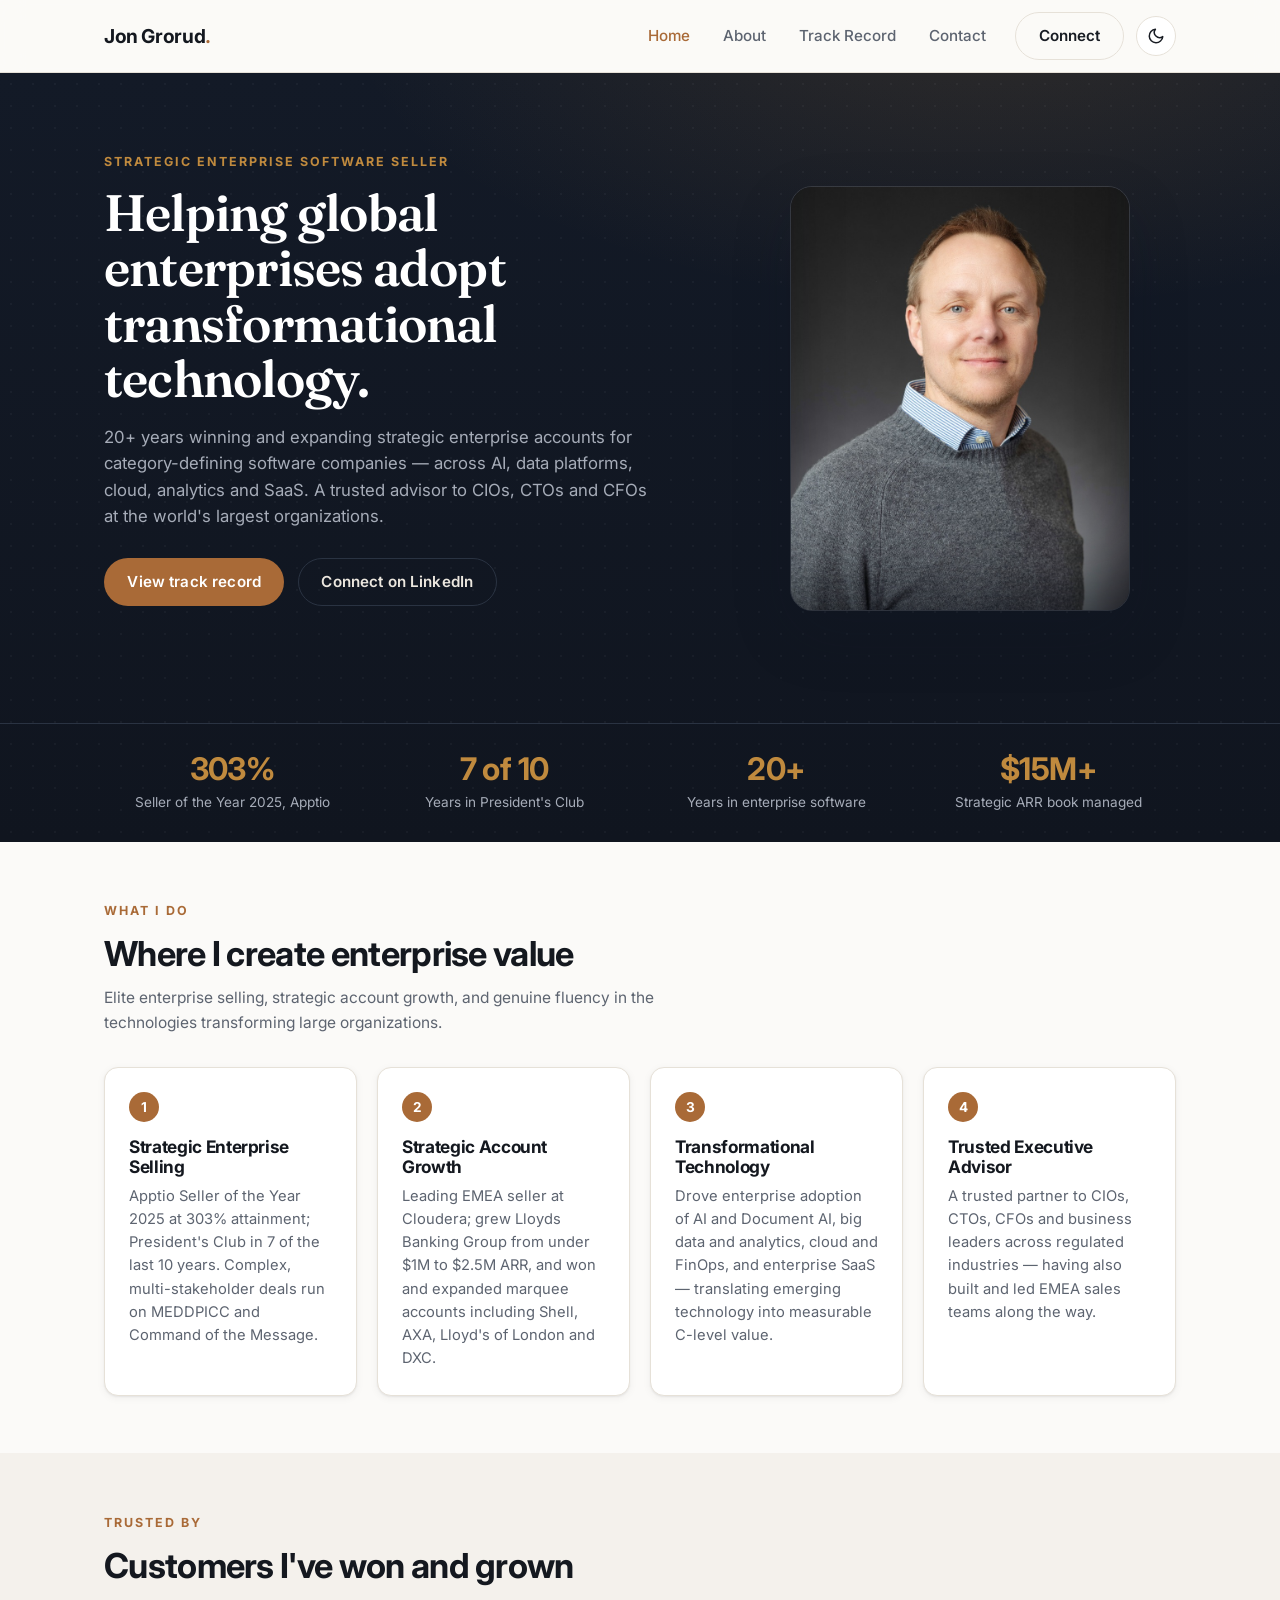
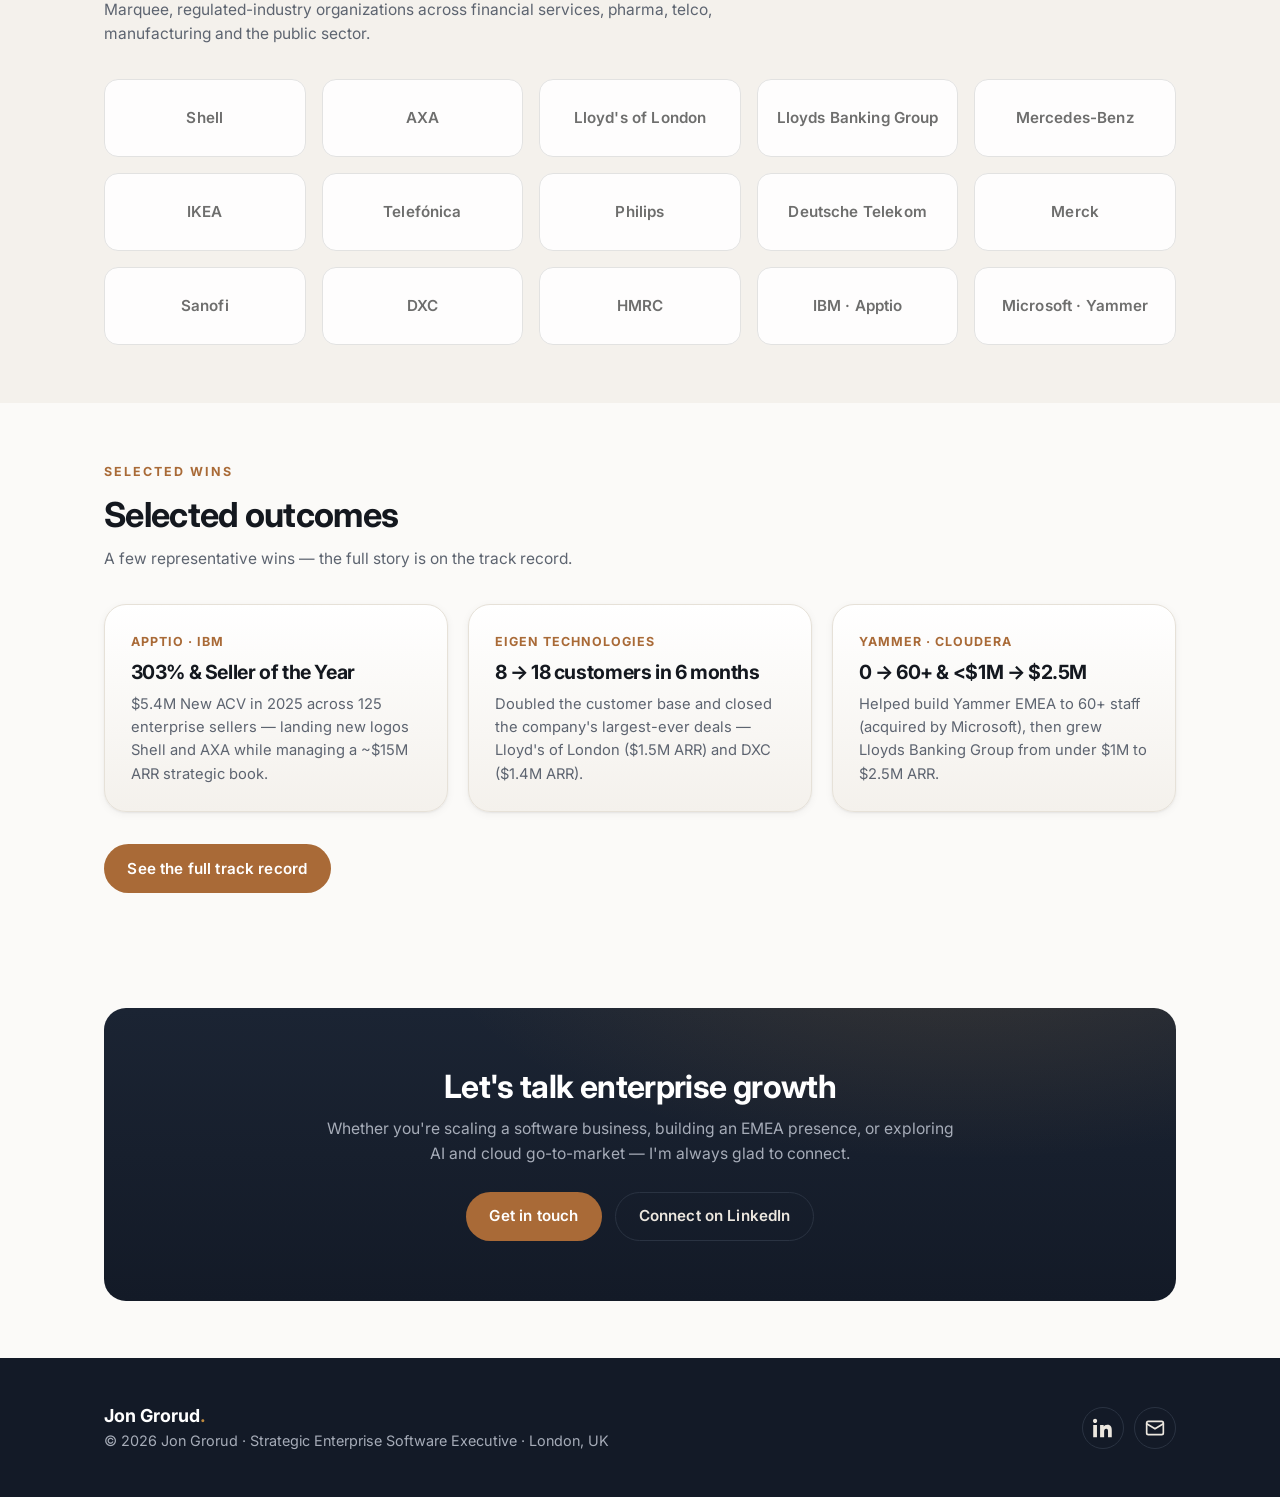
==== commit 5f880bcb: "Build V3: elite enterprise seller-first positioning, refined hero, Inter-throughout typography, tigh" ====
--- a/index.html
+++ b/index.html
@@ -5,9 +5,9 @@
     <meta name="viewport" content="width=device-width, initial-scale=1.0" />
     <meta
       name="description"
-      content="Jon Grorud — strategic enterprise software sales leader with deep expertise in AI, cloud, enterprise SaaS and data platforms. 20+ years building EMEA markets and closing category-defining deals."
+      content="Jon Grorud — strategic enterprise software executive. 20+ years winning and expanding strategic enterprise accounts for category-defining software companies across AI, data platforms, cloud, analytics and SaaS. Trusted advisor to CIOs, CTOs and CFOs."
     />
-    <title>Jon Grorud · Strategic Enterprise Software Sales Leader</title>
+    <title>Jon Grorud · Strategic Enterprise Software Executive</title>
     <link rel="preconnect" href="https://fonts.googleapis.com" />
     <link rel="preconnect" href="https://fonts.gstatic.com" crossorigin />
     <link
@@ -58,16 +58,15 @@
       <section class="hero">
         <div class="container hero__grid">
           <div class="hero__content">
-            <span class="eyebrow">Strategic Enterprise Software Sales Leader</span>
+            <span class="eyebrow">Strategic Enterprise Software Seller</span>
             <h1 class="hero__title">
-              I build <span class="accent">enterprise software</span> markets —
-              and close the deals that define categories.
+              Helping global enterprises adopt transformational technology.
             </h1>
             <p class="hero__lead">
-              20+ years selling AI, cloud, data and SaaS platforms to the
-              world's largest organizations — repeatedly first on the ground in
-              EMEA for high-growth companies, several acquired by the likes of
-              Microsoft and IBM.
+              20+ years winning and expanding strategic enterprise accounts for
+              category-defining software companies — across AI, data platforms,
+              cloud, analytics and SaaS. A trusted advisor to CIOs, CTOs and
+              CFOs at the world's largest organizations.
             </p>
             <div class="hero__actions">
               <a href="track-record.html" class="btn btn--primary">View track record</a>
@@ -113,51 +112,50 @@
       <!-- Pillars -->
       <section class="section">
         <div class="container">
-          <div class="section__head section__head--center reveal">
-            <span class="eyebrow">What I bring</span>
-            <h2 class="section__title">Built to win complex enterprise markets</h2>
+          <div class="section__head reveal">
+            <span class="eyebrow">What I do</span>
+            <h2 class="section__title">Where I create enterprise value</h2>
             <p class="section__subtitle">
-              A rare combination of elite enterprise selling, deep AI/cloud/data
-              fluency, and a track record of scaling businesses from the ground
-              up.
+              Elite enterprise selling, strategic account growth, and genuine
+              fluency in the technologies transforming large organizations.
             </p>
           </div>
 
           <div class="grid grid--4">
             <article class="card pillar reveal">
               <span class="pillar__index">1</span>
-              <h3 class="card__title">Strategic Enterprise Seller</h3>
-              <p>
-                Seller of the Year at 303% attainment; President's Club in 7 of
-                the last 10 years. Multi-million-dollar, multi-stakeholder deals,
+              <h3 class="card__title">Strategic Enterprise Selling</h3>
+              <p>
+                Apptio Seller of the Year 2025 at 303% attainment; President's
+                Club in 7 of the last 10 years. Complex, multi-stakeholder deals
                 run on MEDDPICC and Command of the Message.
               </p>
             </article>
             <article class="card pillar reveal">
               <span class="pillar__index">2</span>
-              <h3 class="card__title">AI, Data &amp; Cloud Specialist</h3>
-              <p>
-                Sold Document AI, Big Data (Cloudera), FinOps (Apptio) and SaaS
-                platforms — translating emerging technology into measurable
-                C-level business value.
+              <h3 class="card__title">Strategic Account Growth</h3>
+              <p>
+                Leading EMEA seller at Cloudera; grew Lloyds Banking Group from
+                under $1M to $2.5M ARR, and won and expanded marquee accounts
+                including Shell, AXA, Lloyd's of London and DXC.
               </p>
             </article>
             <article class="card pillar reveal">
               <span class="pillar__index">3</span>
-              <h3 class="card__title">Enterprise Growth Leader</h3>
-              <p>
-                Built EMEA from zero to 60+ at Yammer (acquired by Microsoft),
-                doubled Eigen's customer base in 6 months, and grew accounts
-                through downturns.
+              <h3 class="card__title">Transformational Technology</h3>
+              <p>
+                Drove enterprise adoption of AI and Document AI, big data and
+                analytics, cloud and FinOps, and enterprise SaaS — translating
+                emerging technology into measurable C-level value.
               </p>
             </article>
             <article class="card pillar reveal">
               <span class="pillar__index">4</span>
-              <h3 class="card__title">Sales Leadership, Next</h3>
-              <p>
-                Led and hired distributed enterprise sales teams across UK,
-                DACH, France and the Nordics — ready for the next sales-leadership
-                mandate.
+              <h3 class="card__title">Trusted Executive Advisor</h3>
+              <p>
+                A trusted partner to CIOs, CTOs, CFOs and business leaders
+                across regulated industries — having also built and led EMEA
+                sales teams along the way.
               </p>
             </article>
           </div>
@@ -167,7 +165,7 @@
       <!-- Logo wall -->
       <section class="section section--alt">
         <div class="container">
-          <div class="section__head section__head--center reveal">
+          <div class="section__head reveal">
             <span class="eyebrow">Trusted by</span>
             <h2 class="section__title">Customers I've won and grown</h2>
             <p class="section__subtitle">
@@ -201,10 +199,9 @@
         <div class="container">
           <div class="section__head reveal">
             <span class="eyebrow">Selected wins</span>
-            <h2 class="section__title">Proof, not adjectives</h2>
+            <h2 class="section__title">Selected outcomes</h2>
             <p class="section__subtitle">
-              A few representative outcomes — the full story is on the track
-              record.
+              A few representative wins — the full story is on the track record.
             </p>
           </div>
 
@@ -273,7 +270,7 @@
           <div class="footer__brand">Jon Grorud<span>.</span></div>
           <p class="footer__note">
             &copy; <span data-year>2025</span> Jon Grorud · Strategic Enterprise
-            Software Sales Leader · London, UK
+            Software Executive · London, UK
           </p>
         </div>
         <div class="socials">
--- a/css/styles.css
+++ b/css/styles.css
@@ -1,7 +1,7 @@
 /* =============================================================================
-   Jon Grorud — Website V2 "Executive Ink"
-   Palette: deep navy/ink + warm off-white + copper/gold accent
-   Type: Fraunces (serif display) + Inter (sans body)
+   Jon Grorud — Website V3 "Executive Ink, refined"
+   Palette: deep navy/ink + warm off-white + restrained copper/gold accent
+   Type: Inter throughout; Fraunces serif reserved for the hero headline only.
    Vanilla CSS, mobile-first, light/dark themes.
    ========================================================================== */
 
@@ -44,7 +44,8 @@
   --radius-lg: 22px;
   --radius-pill: 999px;
 
-  --container: 1140px;
+  --container: 1120px;
+  --measure: 62ch;
   --transition: 0.25s cubic-bezier(0.4, 0, 0.2, 1);
 
   --font-serif: "Fraunces", Georgia, "Times New Roman", serif;
@@ -90,8 +91,8 @@
 body {
   margin: 0;
   font-family: var(--font-sans);
-  font-size: 1rem;
-  line-height: 1.65;
+  font-size: 0.9rem;
+  line-height: 1.58;
   color: var(--color-text);
   background-color: var(--color-bg);
   -webkit-font-smoothing: antialiased;
@@ -103,11 +104,11 @@
 h2,
 h3,
 h4 {
-  font-family: var(--font-serif);
+  font-family: var(--font-sans);
   color: var(--color-heading);
-  font-weight: 600;
-  line-height: 1.12;
-  letter-spacing: -0.01em;
+  font-weight: 700;
+  line-height: 1.18;
+  letter-spacing: -0.02em;
   margin: 0;
 }
 
@@ -151,7 +152,7 @@
 }
 
 .section {
-  padding-block: clamp(3.5rem, 7vw, 6rem);
+  padding-block: clamp(2.75rem, 4.5vw, 4.25rem);
 }
 
 .section--alt {
@@ -159,8 +160,8 @@
 }
 
 .section__head {
-  max-width: 640px;
-  margin-bottom: 2.75rem;
+  max-width: 660px;
+  margin-bottom: 2rem;
 }
 
 .section__head--center {
@@ -169,13 +170,14 @@
 }
 
 .section__title {
-  font-size: clamp(1.8rem, 3.4vw, 2.6rem);
-  margin-bottom: 0.85rem;
+  font-size: clamp(1.55rem, 2.8vw, 2.15rem);
+  margin-bottom: 0.7rem;
 }
 
 .section__subtitle {
   color: var(--color-text-muted);
-  font-size: 1.075rem;
+  font-size: 0.97rem;
+  max-width: var(--measure);
 }
 
 .eyebrow {
@@ -195,8 +197,9 @@
 }
 
 .lead {
-  font-size: 1.15rem;
+  font-size: 1.02rem;
   color: var(--color-text-muted);
+  max-width: var(--measure);
 }
 
 /* ----- Buttons ----------------------------------------------------------- */
@@ -274,11 +277,11 @@
 }
 
 .nav__brand {
-  font-family: var(--font-serif);
-  font-size: 1.3rem;
-  font-weight: 600;
+  font-family: var(--font-sans);
+  font-size: 1.2rem;
+  font-weight: 700;
   color: var(--color-heading);
-  letter-spacing: -0.01em;
+  letter-spacing: -0.02em;
 }
 
 .nav__brand span {
@@ -401,8 +404,8 @@
   display: grid;
   grid-template-columns: 1.15fr 0.85fr;
   align-items: center;
-  gap: clamp(2rem, 5vw, 4rem);
-  padding-block: clamp(3.5rem, 8vw, 6.5rem);
+  gap: clamp(2rem, 5vw, 3.5rem);
+  padding-block: clamp(3rem, 6vw, 5rem);
 }
 
 .hero__content .eyebrow {
@@ -410,9 +413,13 @@
 }
 
 .hero__title {
+  font-family: var(--font-serif);
   color: #fff;
-  font-size: clamp(2.4rem, 5.4vw, 4rem);
-  margin-bottom: 1.25rem;
+  font-size: clamp(2.05rem, 4.4vw, 3.2rem);
+  font-weight: 600;
+  letter-spacing: -0.015em;
+  line-height: 1.08;
+  margin-bottom: 1.1rem;
 }
 
 .hero__title .accent {
@@ -421,9 +428,9 @@
 
 .hero__lead {
   color: var(--color-invert-muted);
-  font-size: 1.18rem;
-  max-width: 36rem;
-  margin-bottom: 2rem;
+  font-size: 1.05rem;
+  max-width: 34rem;
+  margin-bottom: 1.75rem;
 }
 
 .hero__actions {
@@ -481,9 +488,10 @@
 }
 
 .proof__num {
-  font-family: var(--font-serif);
-  font-size: clamp(1.5rem, 3vw, 2.1rem);
-  font-weight: 600;
+  font-family: var(--font-sans);
+  font-size: clamp(1.45rem, 2.6vw, 1.95rem);
+  font-weight: 700;
+  letter-spacing: -0.02em;
   color: var(--gold);
   line-height: 1.1;
 }
@@ -498,7 +506,7 @@
 /* ----- Generic grids ----------------------------------------------------- */
 .grid {
   display: grid;
-  gap: 1.5rem;
+  gap: 1.25rem;
 }
 
 .grid--2 {
@@ -515,10 +523,11 @@
 
 /* ----- Cards ------------------------------------------------------------- */
 .card {
+  height: 100%;
   background-color: var(--color-surface);
   border: 1px solid var(--color-border);
   border-radius: var(--radius-md);
-  padding: 1.75rem;
+  padding: 1.5rem;
   box-shadow: var(--shadow-sm);
   transition: transform var(--transition), box-shadow var(--transition),
     border-color var(--transition);
@@ -542,8 +551,8 @@
 }
 
 .card__title {
-  font-size: 1.2rem;
-  margin-bottom: 0.5rem;
+  font-size: 1.08rem;
+  margin-bottom: 0.45rem;
 }
 
 .card__kicker {
@@ -557,6 +566,7 @@
 
 .card p {
   color: var(--color-text-muted);
+  font-size: 0.92rem;
 }
 
 /* Pillar cards (numbered) */
@@ -566,9 +576,9 @@
 }
 
 .pillar__index {
-  font-family: var(--font-serif);
-  font-size: 0.9rem;
-  font-weight: 600;
+  font-family: var(--font-sans);
+  font-size: 0.85rem;
+  font-weight: 700;
   color: var(--color-on-accent);
   background: var(--color-accent);
   width: 30px;
@@ -581,26 +591,28 @@
 
 /* ----- Highlight cards (metric-forward) ---------------------------------- */
 .highlight {
+  height: 100%;
   background-color: var(--color-surface);
   border: 1px solid var(--color-border);
   border-left: 3px solid var(--color-accent);
   border-radius: var(--radius-md);
-  padding: 1.5rem;
+  padding: 1.4rem;
   box-shadow: var(--shadow-sm);
 }
 
 .highlight__metric {
   display: block;
-  font-family: var(--font-serif);
-  font-size: 1.4rem;
-  font-weight: 600;
+  font-family: var(--font-sans);
+  font-size: 1.3rem;
+  font-weight: 700;
+  letter-spacing: -0.02em;
   color: var(--color-heading);
   margin-bottom: 0.3rem;
 }
 
 .highlight p {
   color: var(--color-text-muted);
-  font-size: 0.97rem;
+  font-size: 0.9rem;
 }
 
 /* ----- Logo wall --------------------------------------------------------- */
@@ -613,12 +625,12 @@
 .logo-tile {
   display: grid;
   place-items: center;
-  min-height: 88px;
+  min-height: 78px;
   padding: 1rem;
   text-align: center;
-  font-family: var(--font-serif);
+  font-family: var(--font-sans);
   font-weight: 600;
-  font-size: 1.02rem;
+  font-size: 0.95rem;
   letter-spacing: 0.01em;
   color: var(--color-text-muted);
   background-color: var(--color-surface);
@@ -647,8 +659,8 @@
 .badge {
   display: inline-flex;
   align-items: center;
-  padding: 0.45rem 0.95rem;
-  font-size: 0.9rem;
+  padding: 0.4rem 0.9rem;
+  font-size: 0.85rem;
   font-weight: 500;
   color: var(--color-text);
   background-color: var(--color-surface);
@@ -690,7 +702,7 @@
 }
 
 .profile-card__name {
-  font-size: 1.5rem;
+  font-size: 1.3rem;
   margin-bottom: 0.25rem;
 }
 
@@ -728,7 +740,8 @@
 
 .prose p {
   color: var(--color-text-muted);
-  font-size: 1.05rem;
+  font-size: 0.97rem;
+  max-width: 64ch;
 }
 
 /* ----- Timeline ---------------------------------------------------------- */
@@ -781,7 +794,7 @@
 }
 
 .tl-item__role {
-  font-size: 1.18rem;
+  font-size: 1.08rem;
   margin: 0.3rem 0 0.1rem;
 }
 
@@ -805,7 +818,7 @@
   position: relative;
   padding-left: 1.1rem;
   color: var(--color-text-muted);
-  font-size: 0.96rem;
+  font-size: 0.9rem;
 }
 
 .tl-item li::before {
@@ -821,6 +834,7 @@
 
 /* ----- Case snapshots ---------------------------------------------------- */
 .case {
+  height: 100%;
   background: linear-gradient(
     180deg,
     var(--color-surface),
@@ -828,7 +842,7 @@
   );
   border: 1px solid var(--color-border);
   border-radius: var(--radius-lg);
-  padding: 1.9rem;
+  padding: 1.6rem;
   box-shadow: var(--shadow-sm);
   transition: transform var(--transition), box-shadow var(--transition);
 }
@@ -847,12 +861,13 @@
 }
 
 .case__headline {
-  font-size: 1.5rem;
-  margin: 0.5rem 0 0.6rem;
+  font-size: 1.22rem;
+  margin: 0.5rem 0 0.55rem;
 }
 
 .case p {
   color: var(--color-text-muted);
+  font-size: 0.92rem;
 }
 
 /* ----- CTA band ---------------------------------------------------------- */
@@ -872,15 +887,15 @@
 
 .cta h2 {
   color: #fff;
-  font-size: clamp(1.7rem, 3.4vw, 2.4rem);
-  margin-bottom: 0.75rem;
+  font-size: clamp(1.5rem, 2.8vw, 2rem);
+  margin-bottom: 0.7rem;
 }
 
 .cta p {
   color: var(--color-invert-muted);
   max-width: 40rem;
-  margin: 0 auto 1.75rem;
-  font-size: 1.08rem;
+  margin: 0 auto 1.6rem;
+  font-size: 0.98rem;
 }
 
 .cta__actions {
@@ -894,18 +909,18 @@
 .page-head {
   background-color: var(--color-surface-2);
   border-bottom: 1px solid var(--color-border);
-  padding-block: clamp(2.75rem, 6vw, 4.5rem);
+  padding-block: clamp(2.25rem, 4.5vw, 3.5rem);
 }
 
 .page-head__title {
-  font-size: clamp(2rem, 4.4vw, 3.1rem);
-  margin-bottom: 0.75rem;
+  font-size: clamp(1.8rem, 3.4vw, 2.6rem);
+  margin-bottom: 0.6rem;
 }
 
 .page-head__lead {
   color: var(--color-text-muted);
-  font-size: 1.12rem;
-  max-width: 44rem;
+  font-size: 1rem;
+  max-width: 56ch;
 }
 
 /* ----- Contact ----------------------------------------------------------- */
@@ -1060,8 +1075,9 @@
 }
 
 .footer__brand {
-  font-family: var(--font-serif);
-  font-size: 1.2rem;
+  font-family: var(--font-sans);
+  font-weight: 700;
+  font-size: 1.12rem;
   color: #fff;
 }
 
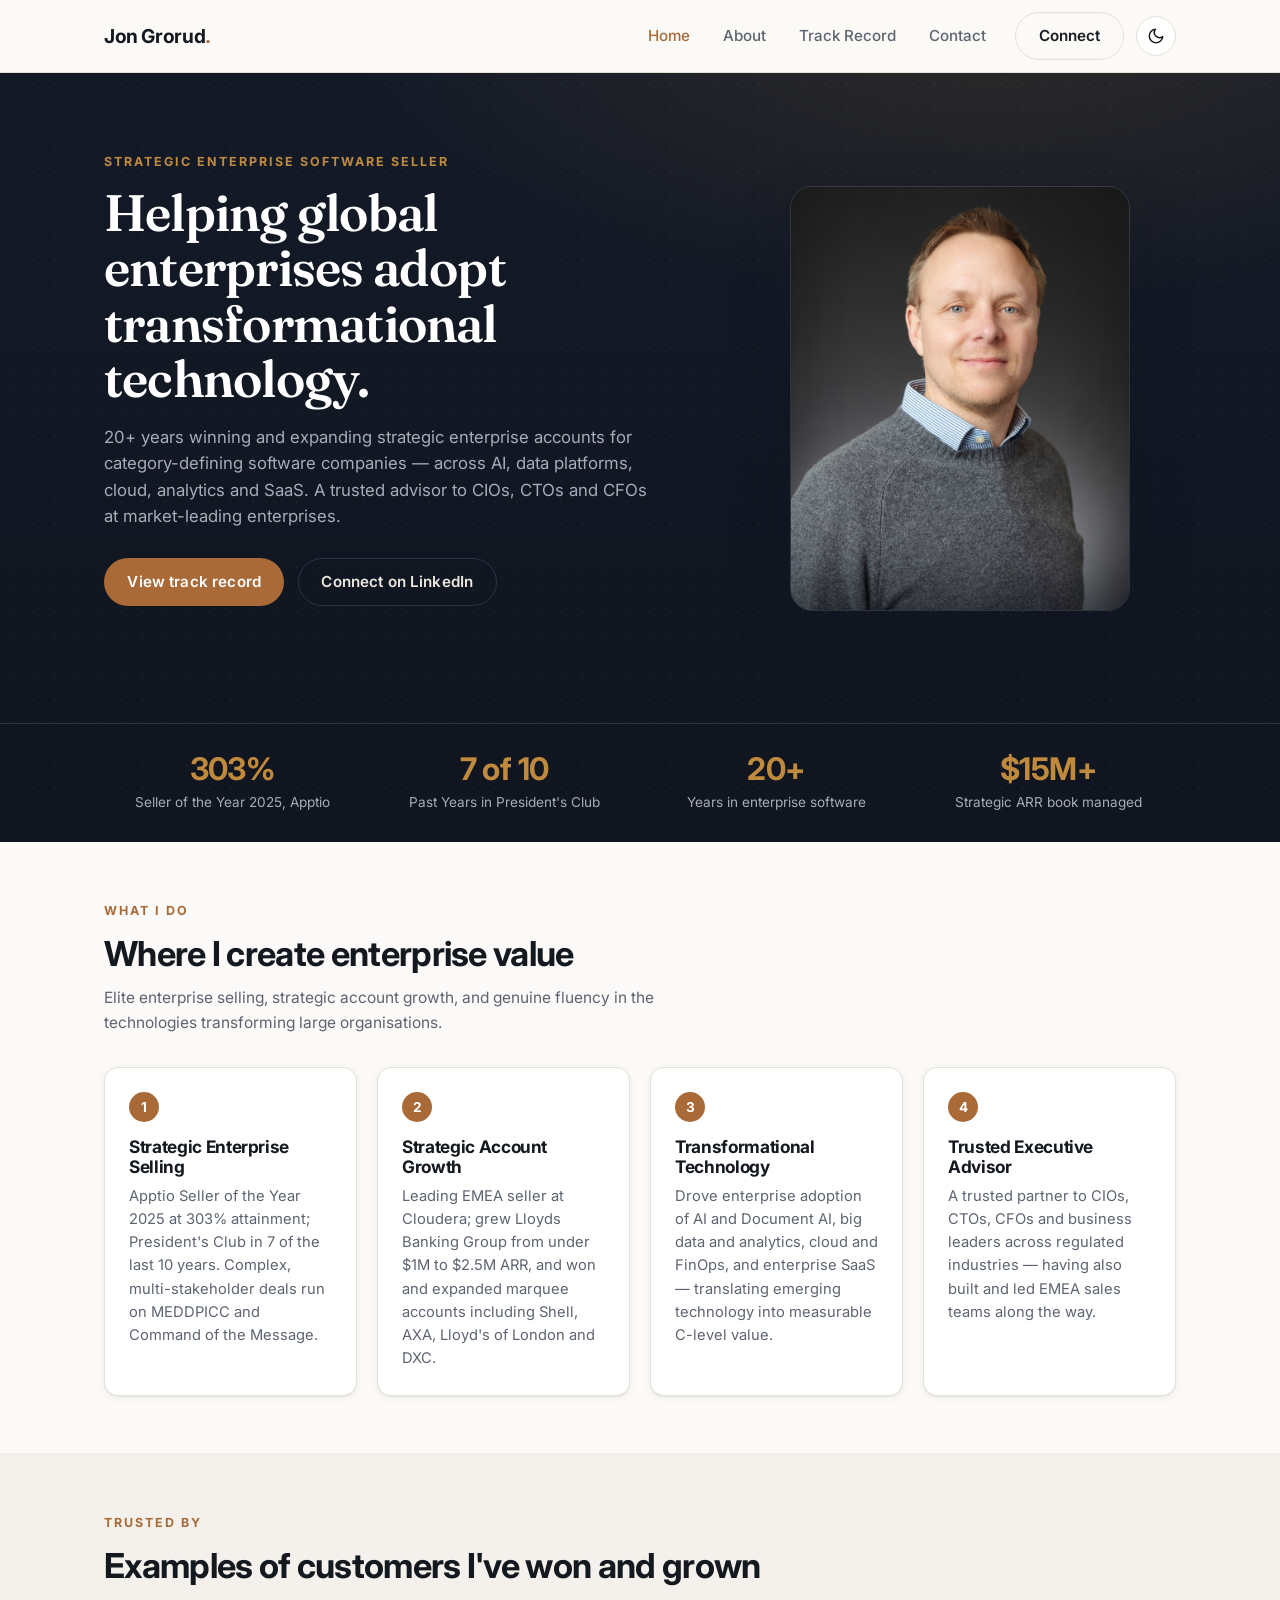
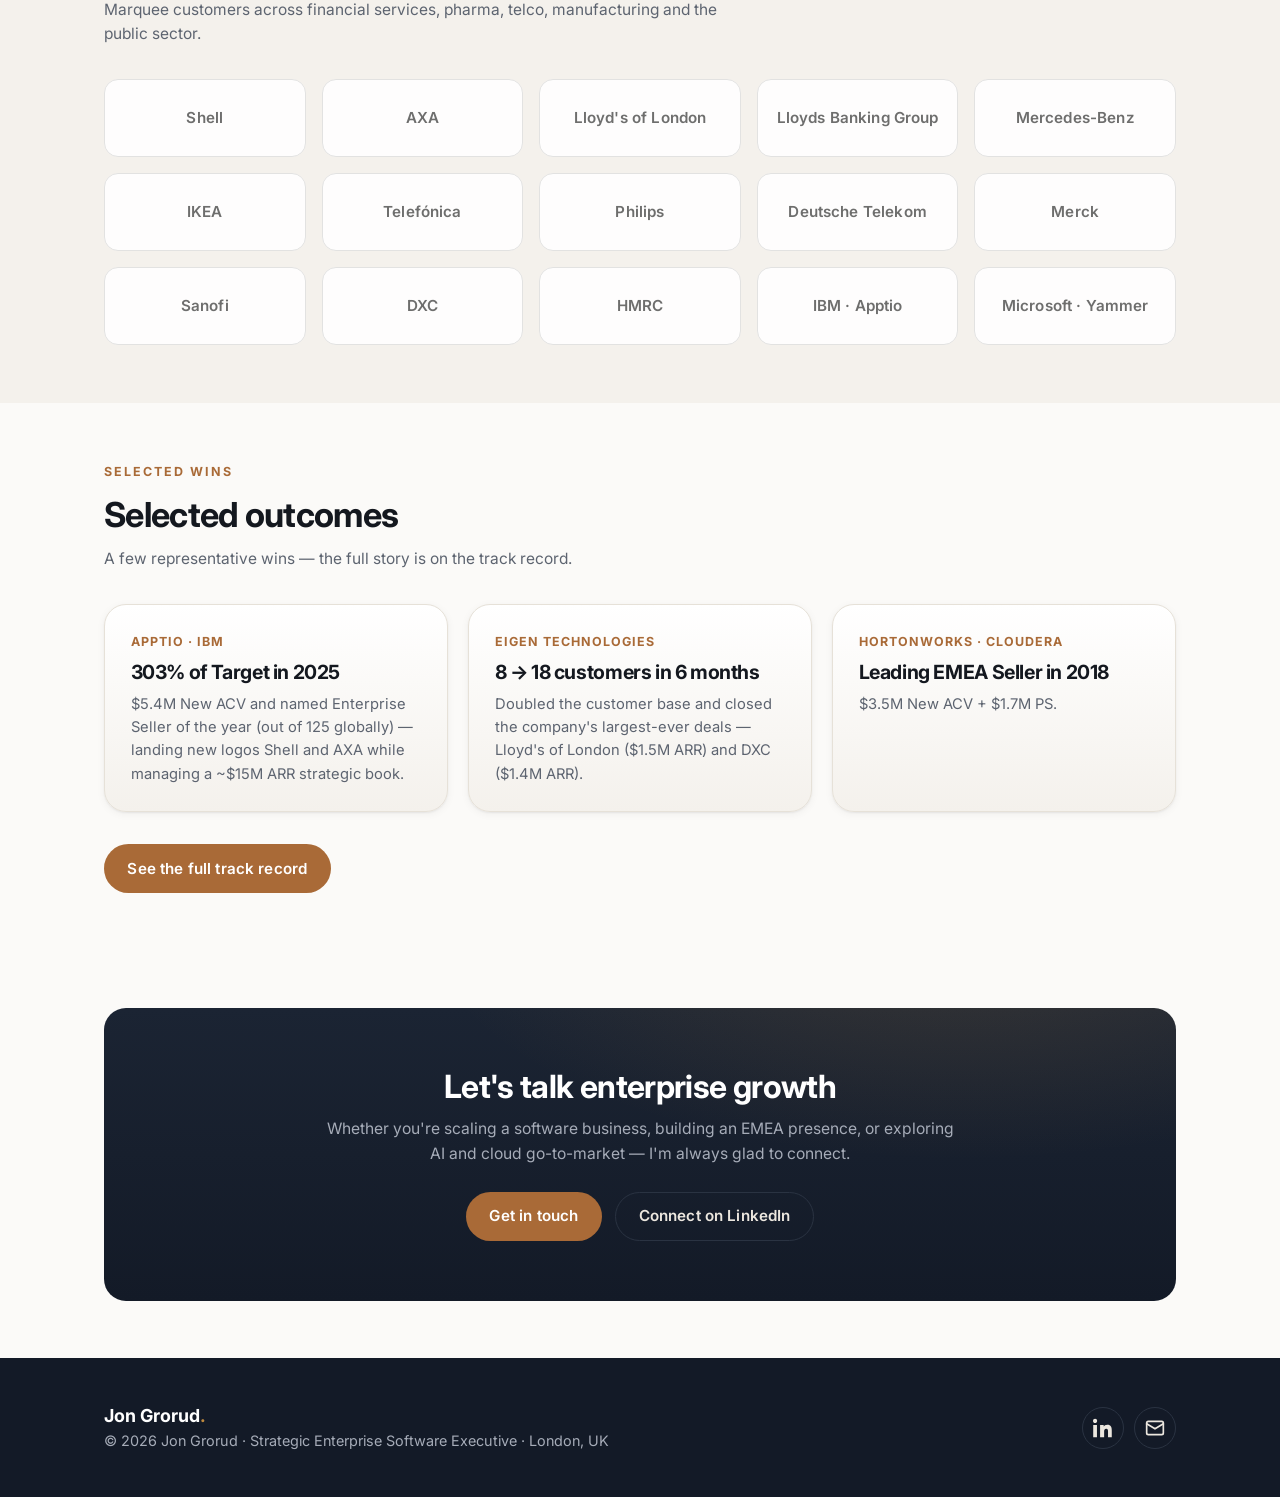
==== commit 47a4dfc2: "V3 copy tweaks: market-leading enterprises, British spelling, refined case cards (Hortonworks/Cloude" ====
--- a/index.html
+++ b/index.html
@@ -66,7 +66,7 @@
               20+ years winning and expanding strategic enterprise accounts for
               category-defining software companies — across AI, data platforms,
               cloud, analytics and SaaS. A trusted advisor to CIOs, CTOs and
-              CFOs at the world's largest organizations.
+              CFOs at market-leading enterprises.
             </p>
             <div class="hero__actions">
               <a href="track-record.html" class="btn btn--primary">View track record</a>
@@ -95,7 +95,7 @@
             </div>
             <div class="proof">
               <div class="proof__num">7 of 10</div>
-              <span class="proof__label">Years in President's Club</span>
+              <span class="proof__label">Past Years in President's Club</span>
             </div>
             <div class="proof">
               <div class="proof__num">20+</div>
@@ -117,7 +117,7 @@
             <h2 class="section__title">Where I create enterprise value</h2>
             <p class="section__subtitle">
               Elite enterprise selling, strategic account growth, and genuine
-              fluency in the technologies transforming large organizations.
+              fluency in the technologies transforming large organisations.
             </p>
           </div>
 
@@ -167,9 +167,9 @@
         <div class="container">
           <div class="section__head reveal">
             <span class="eyebrow">Trusted by</span>
-            <h2 class="section__title">Customers I've won and grown</h2>
+            <h2 class="section__title">Examples of customers I've won and grown</h2>
             <p class="section__subtitle">
-              Marquee, regulated-industry organizations across financial
+              Marquee customers across financial
               services, pharma, telco, manufacturing and the public sector.
             </p>
           </div>
@@ -208,10 +208,11 @@
           <div class="grid grid--3">
             <article class="case reveal">
               <span class="case__tag">Apptio · IBM</span>
-              <h3 class="case__headline">303% &amp; Seller of the Year</h3>
-              <p>
-                $5.4M New ACV in 2025 across 125 enterprise sellers — landing new
-                logos Shell and AXA while managing a ~$15M ARR strategic book.
+              <h3 class="case__headline">303% of Target in 2025</h3>
+              <p>
+                $5.4M New ACV and named Enterprise Seller of the year (out of 125
+                globally) — landing new logos Shell and AXA while managing a
+                ~$15M ARR strategic book.
               </p>
             </article>
             <article class="case reveal">
@@ -223,11 +224,10 @@
               </p>
             </article>
             <article class="case reveal">
-              <span class="case__tag">Yammer · Cloudera</span>
-              <h3 class="case__headline">0 → 60+ &amp; &lt;$1M → $2.5M</h3>
-              <p>
-                Helped build Yammer EMEA to 60+ staff (acquired by Microsoft),
-                then grew Lloyds Banking Group from under $1M to $2.5M ARR.
+              <span class="case__tag">Hortonworks · Cloudera</span>
+              <h3 class="case__headline">Leading EMEA Seller in 2018</h3>
+              <p>
+                $3.5M New ACV + $1.7M PS.
               </p>
             </article>
           </div>
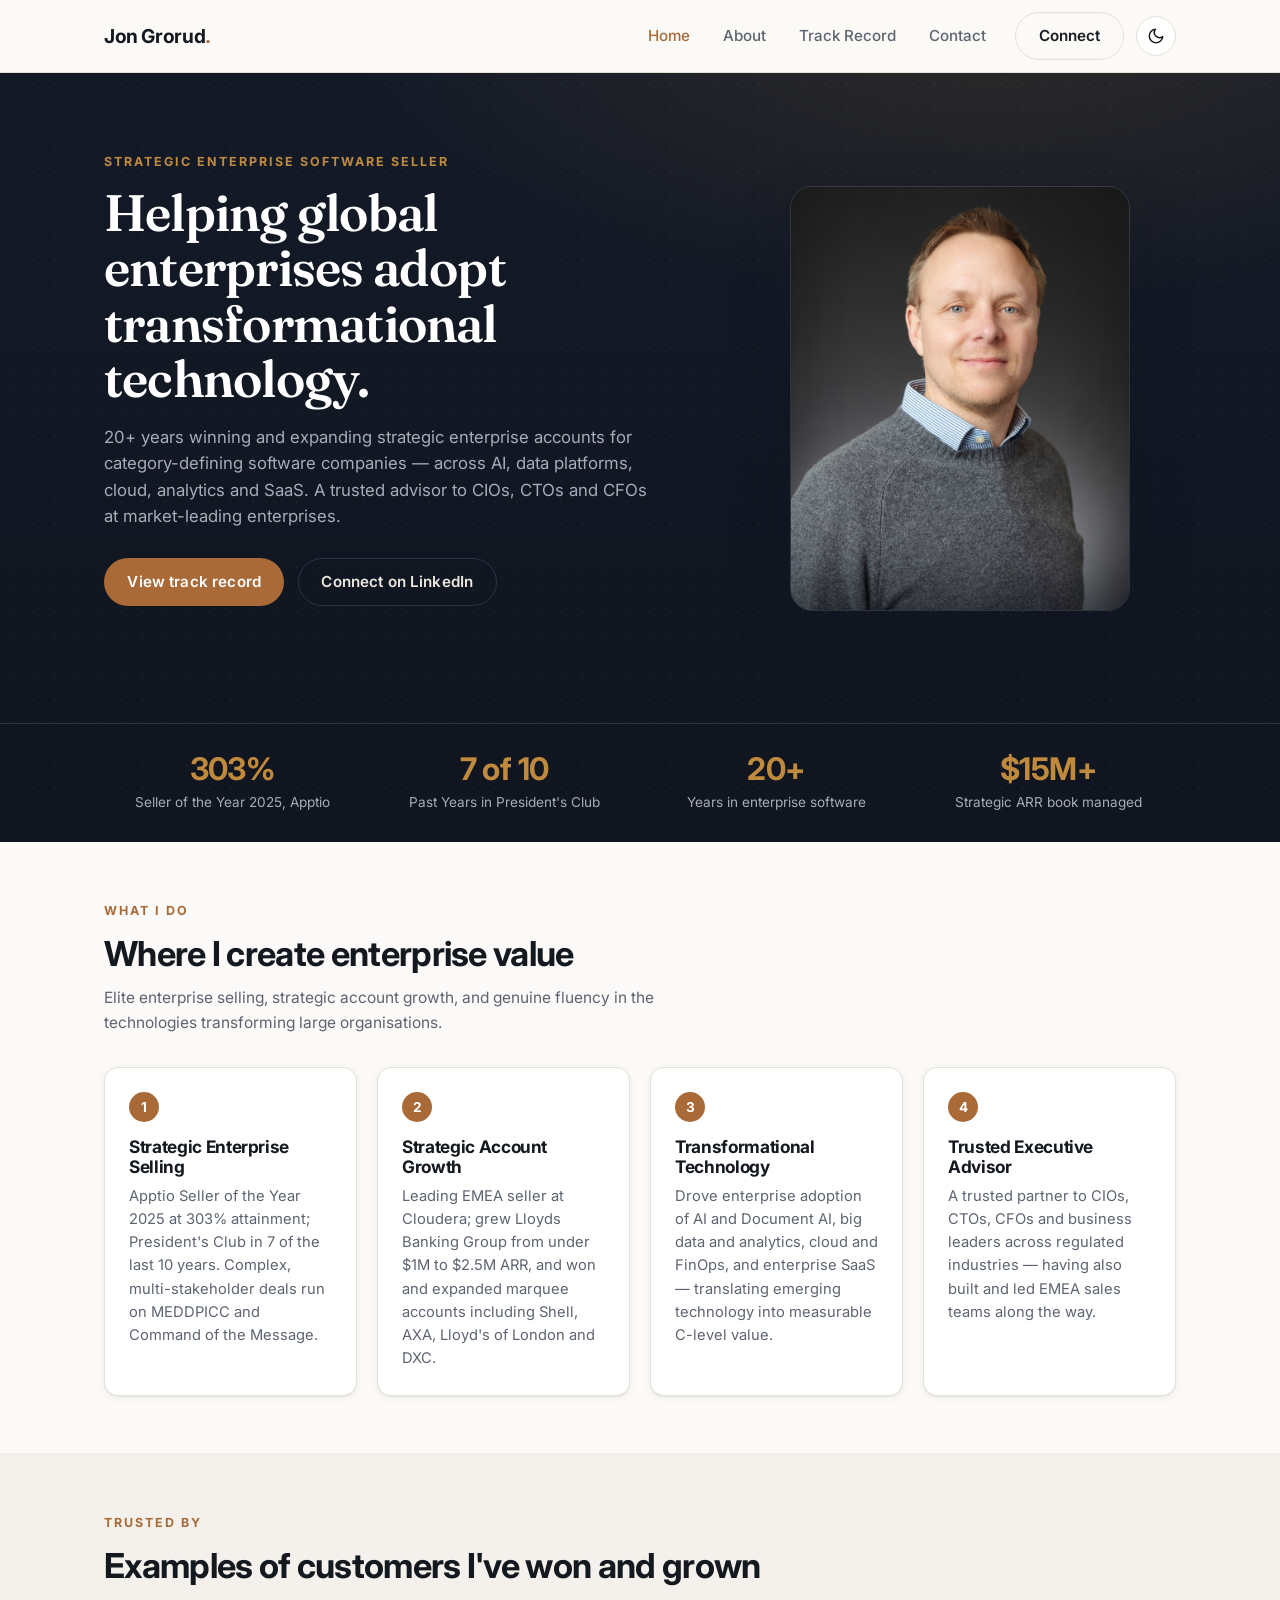
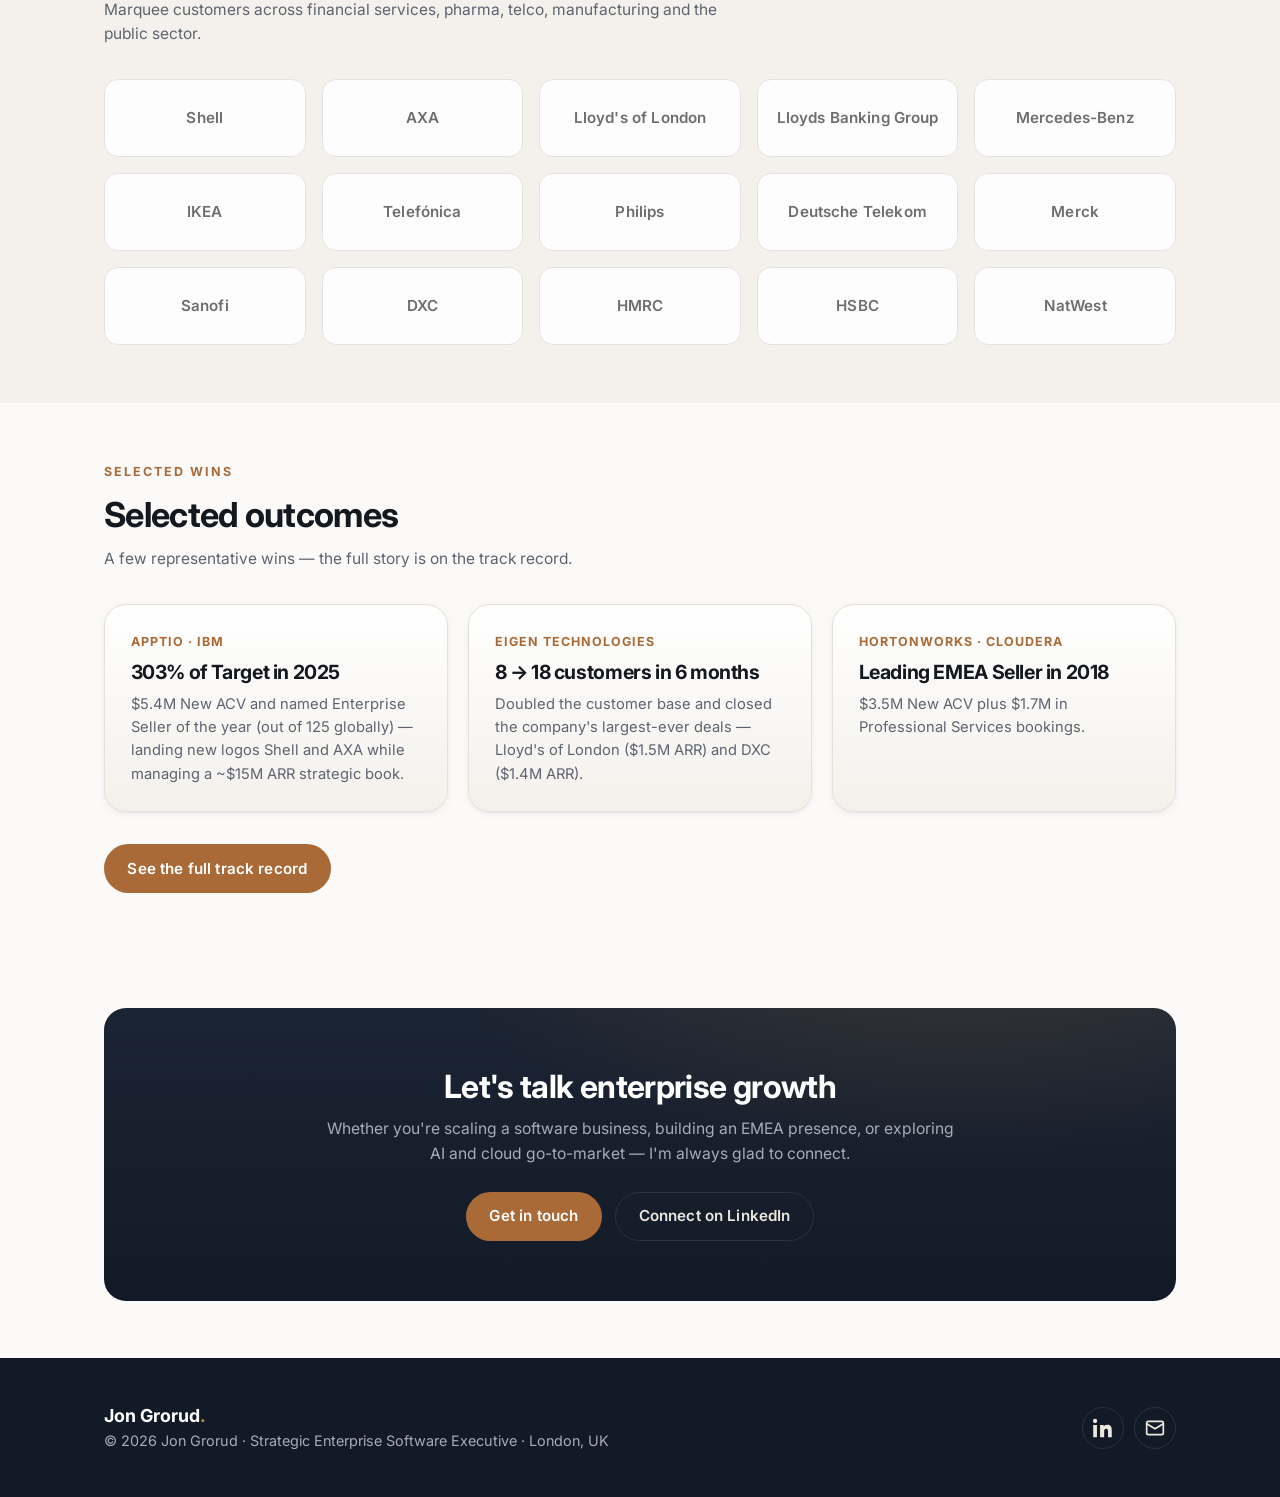
==== commit 172df6d0: "V3 copy: expand Hortonworks/Cloudera PS wording; swap logo tiles to HSBC and NatWest Co-Authored-By:" ====
--- a/index.html
+++ b/index.html
@@ -188,8 +188,8 @@
             <div class="logo-tile">Sanofi</div>
             <div class="logo-tile">DXC</div>
             <div class="logo-tile">HMRC</div>
-            <div class="logo-tile">IBM · Apptio</div>
-            <div class="logo-tile">Microsoft · Yammer</div>
+            <div class="logo-tile">HSBC</div>
+            <div class="logo-tile">NatWest</div>
           </div>
         </div>
       </section>
@@ -227,7 +227,7 @@
               <span class="case__tag">Hortonworks · Cloudera</span>
               <h3 class="case__headline">Leading EMEA Seller in 2018</h3>
               <p>
-                $3.5M New ACV + $1.7M PS.
+                $3.5M New ACV plus $1.7M in Professional Services bookings.
               </p>
             </article>
           </div>
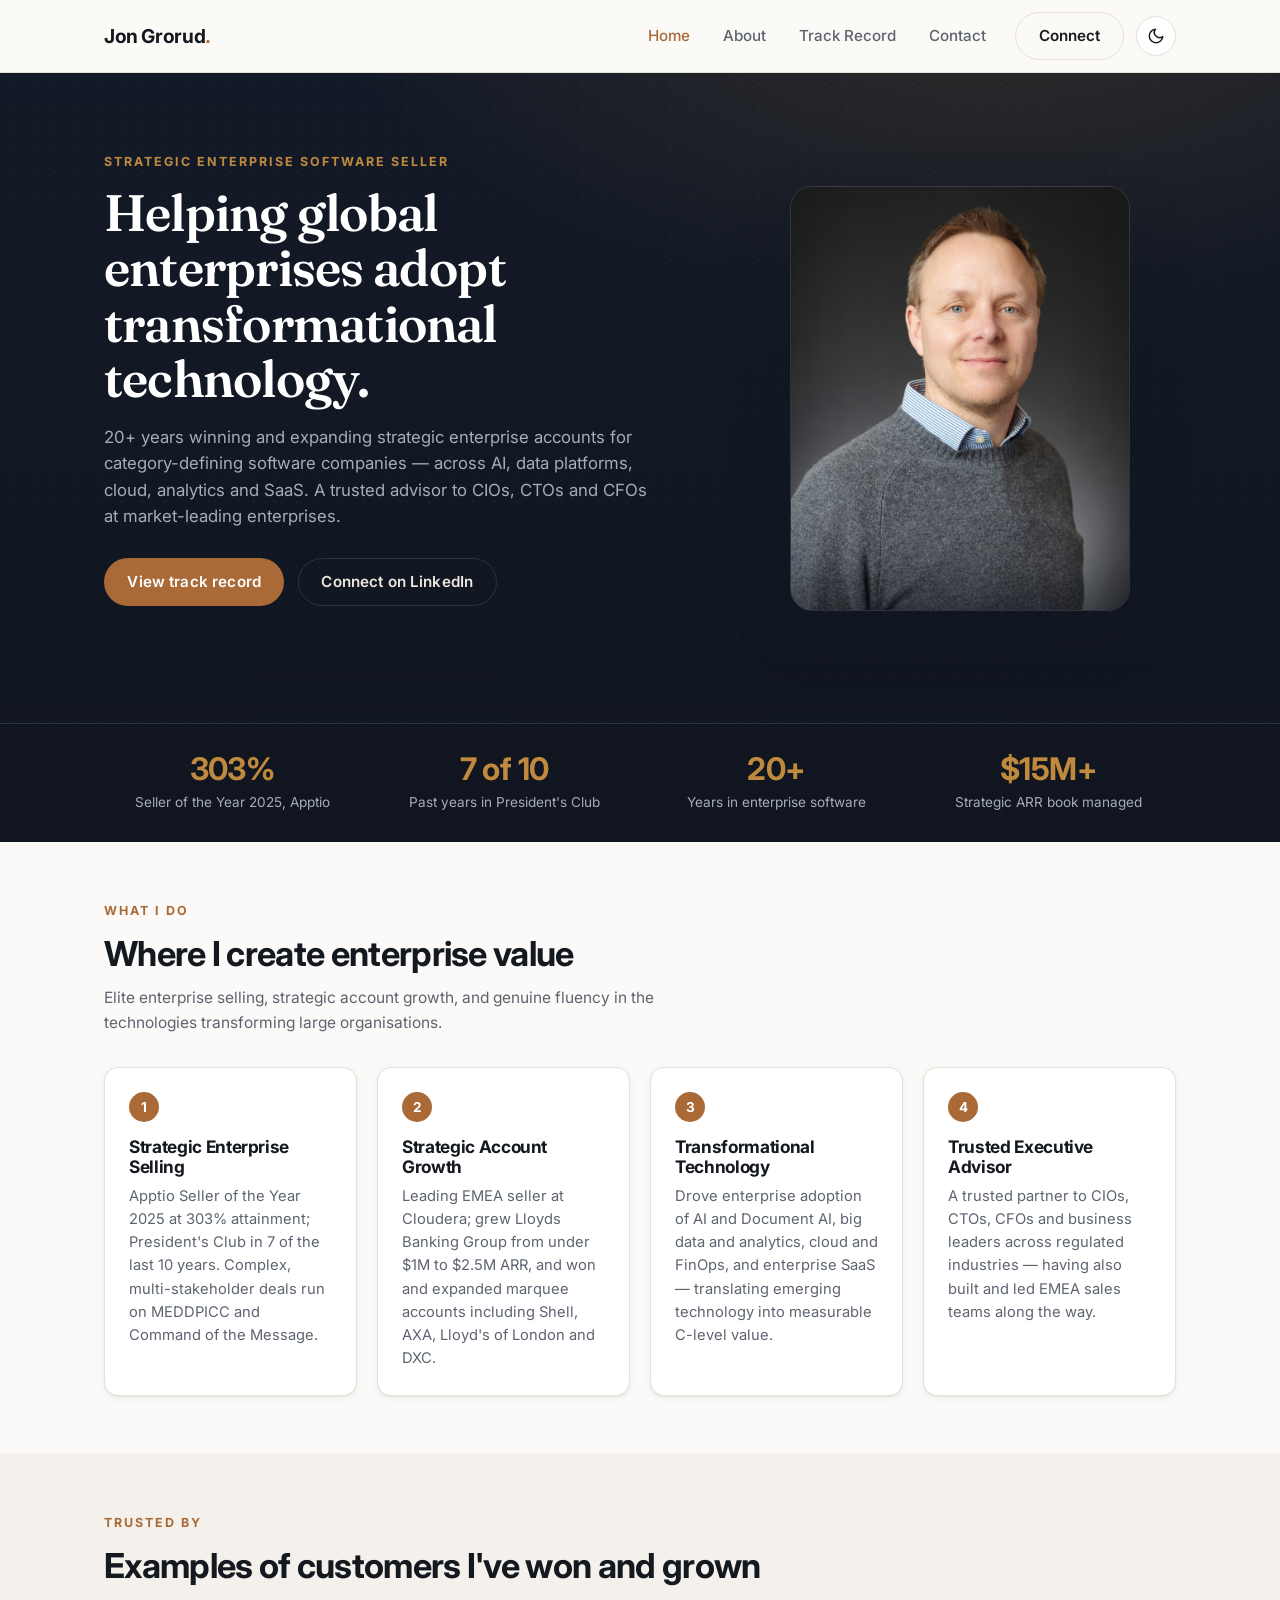
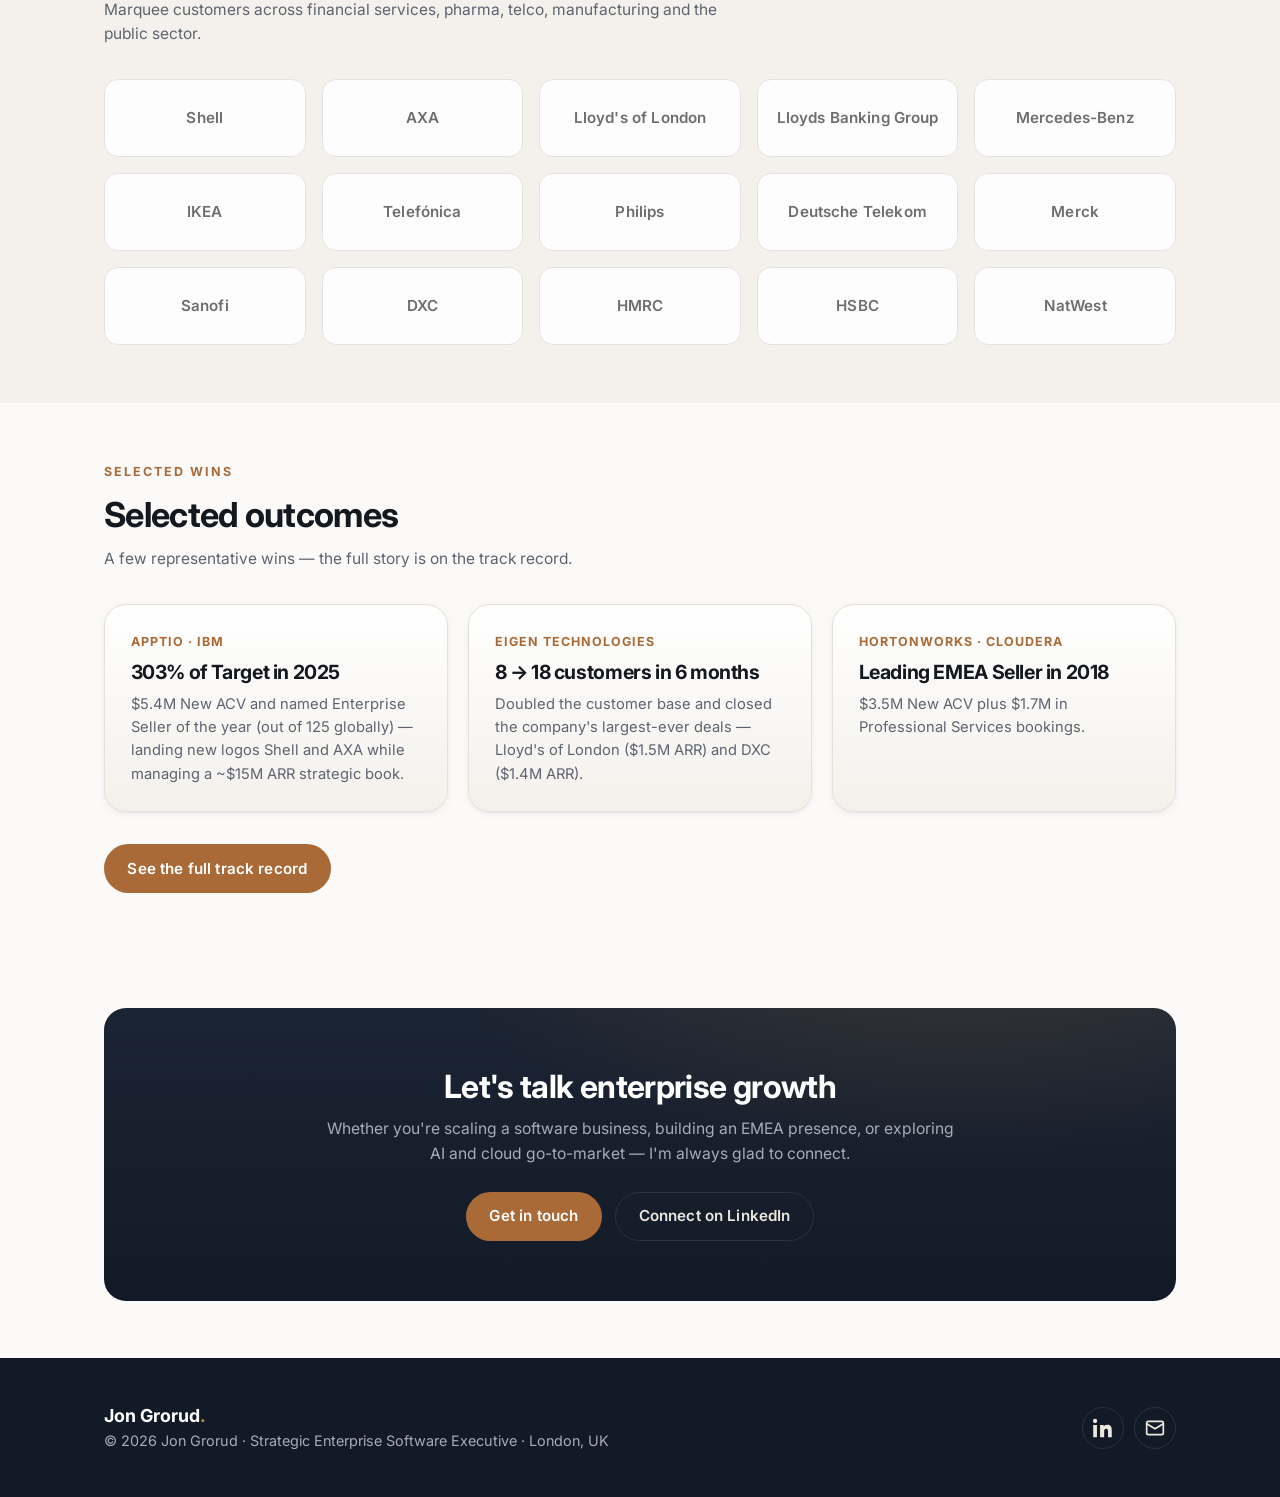
==== commit 370a9b97: "V3 copy: lowercase 'years' in President's Club proof label Co-Authored-By: Devin AI <158243242+devin" ====
--- a/index.html
+++ b/index.html
@@ -95,7 +95,7 @@
             </div>
             <div class="proof">
               <div class="proof__num">7 of 10</div>
-              <span class="proof__label">Past Years in President's Club</span>
+              <span class="proof__label">Past years in President's Club</span>
             </div>
             <div class="proof">
               <div class="proof__num">20+</div>
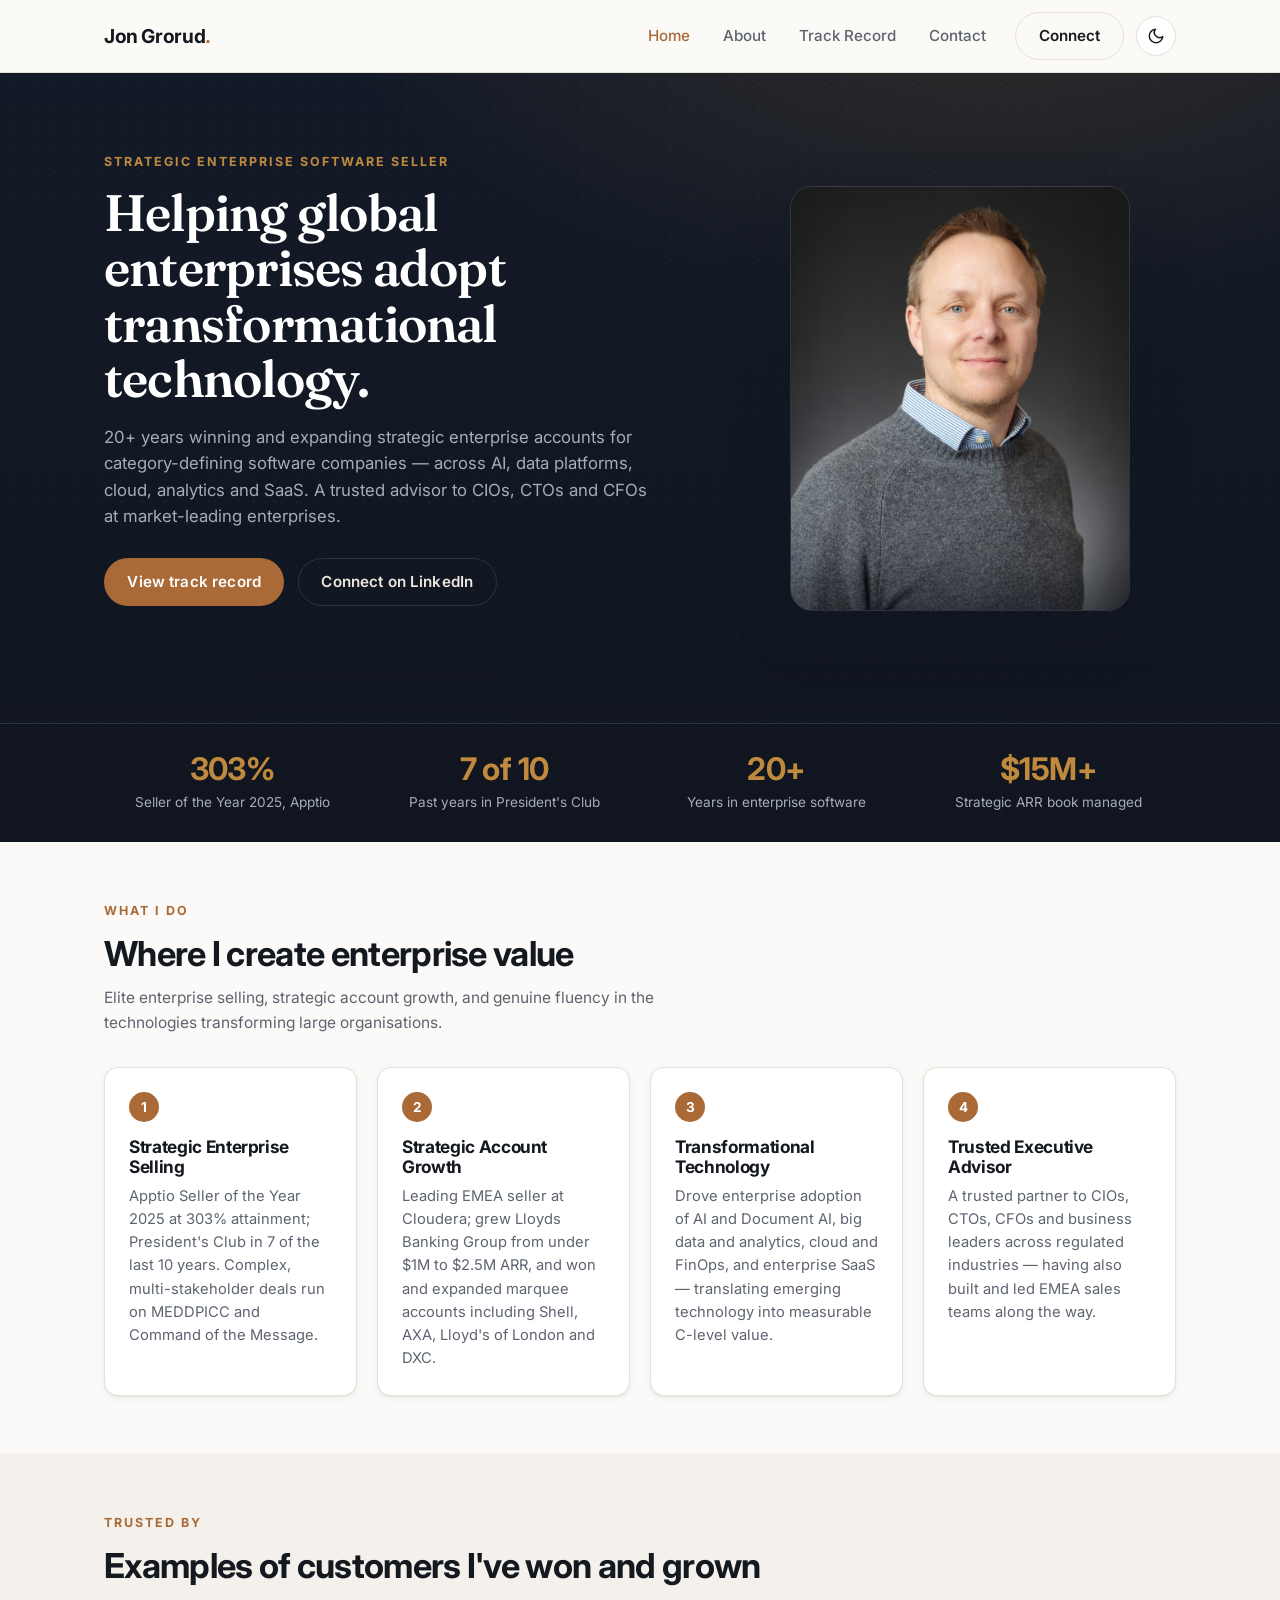
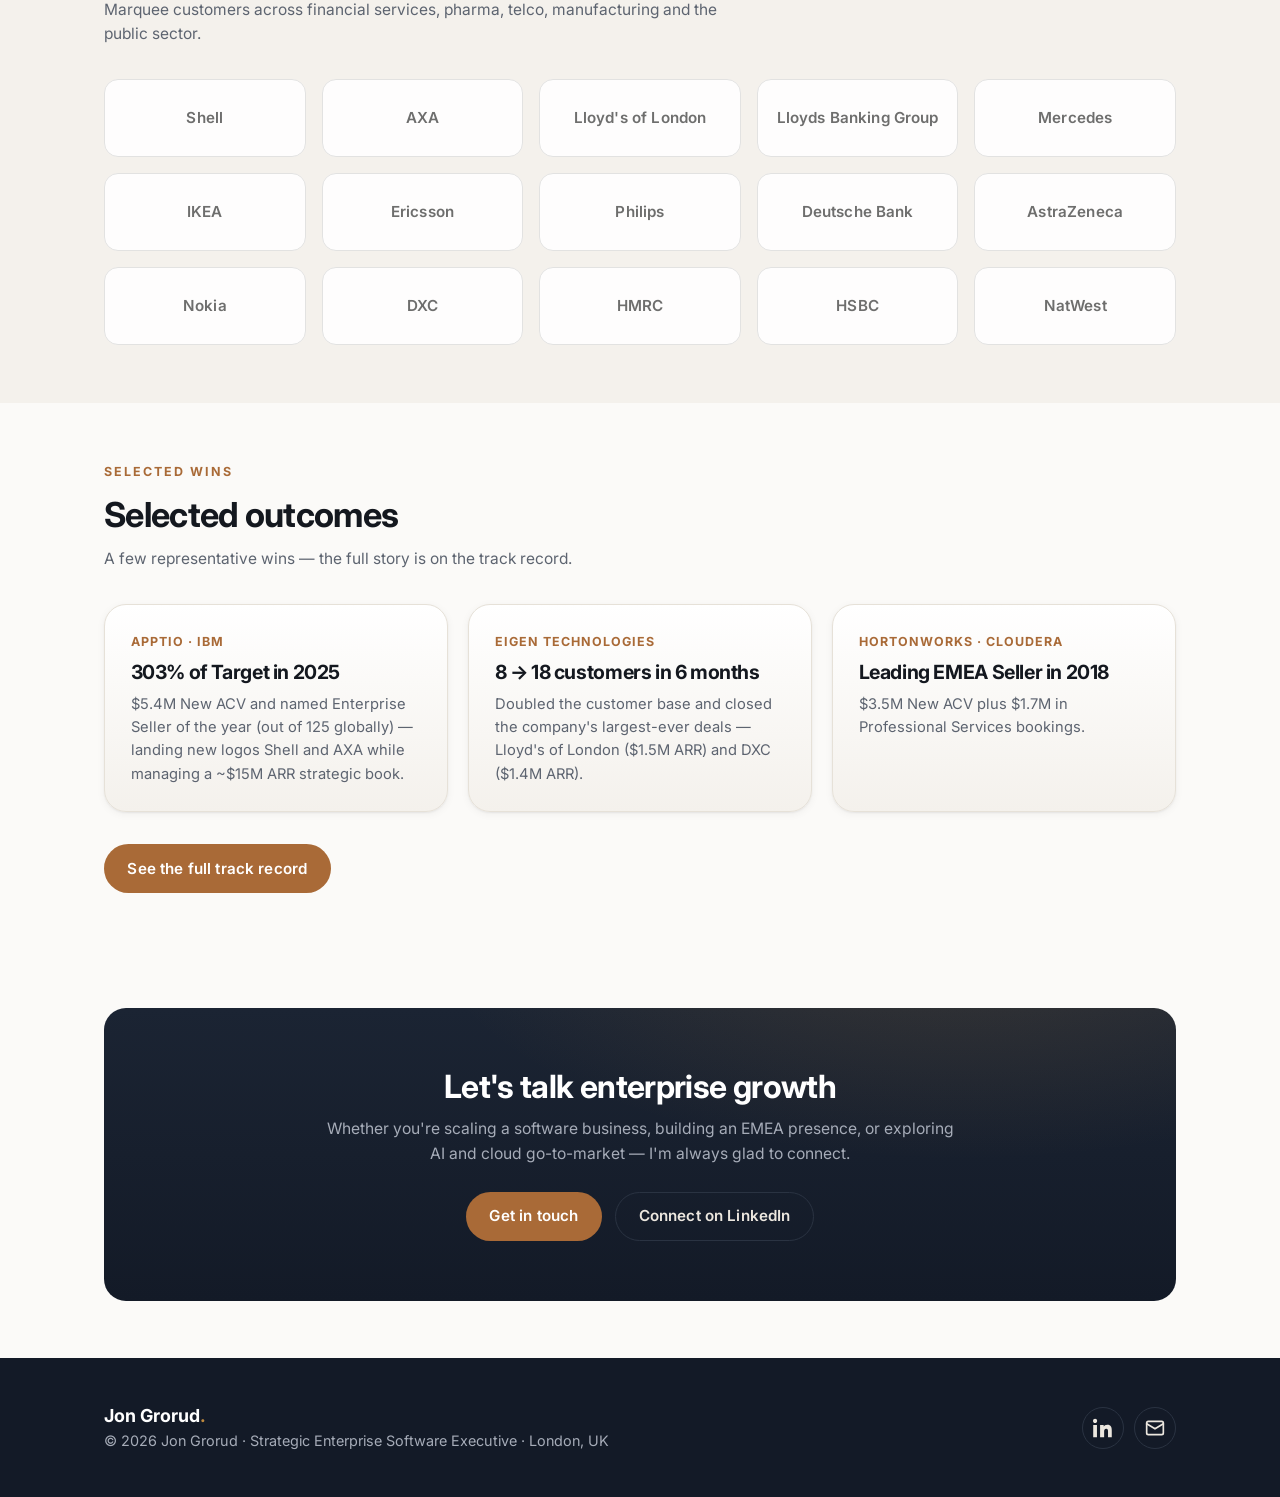
==== commit 88cbe771: "Update customer logo tile labels on home page Co-Authored-By: Devin AI <158243242+devin-ai-integrati" ====
--- a/index.html
+++ b/index.html
@@ -179,13 +179,13 @@
             <div class="logo-tile">AXA</div>
             <div class="logo-tile">Lloyd's of London</div>
             <div class="logo-tile">Lloyds Banking Group</div>
-            <div class="logo-tile">Mercedes-Benz</div>
+            <div class="logo-tile">Mercedes</div>
             <div class="logo-tile">IKEA</div>
-            <div class="logo-tile">Telefónica</div>
+            <div class="logo-tile">Ericsson</div>
             <div class="logo-tile">Philips</div>
-            <div class="logo-tile">Deutsche Telekom</div>
-            <div class="logo-tile">Merck</div>
-            <div class="logo-tile">Sanofi</div>
+            <div class="logo-tile">Deutsche Bank</div>
+            <div class="logo-tile">AstraZeneca</div>
+            <div class="logo-tile">Nokia</div>
             <div class="logo-tile">DXC</div>
             <div class="logo-tile">HMRC</div>
             <div class="logo-tile">HSBC</div>
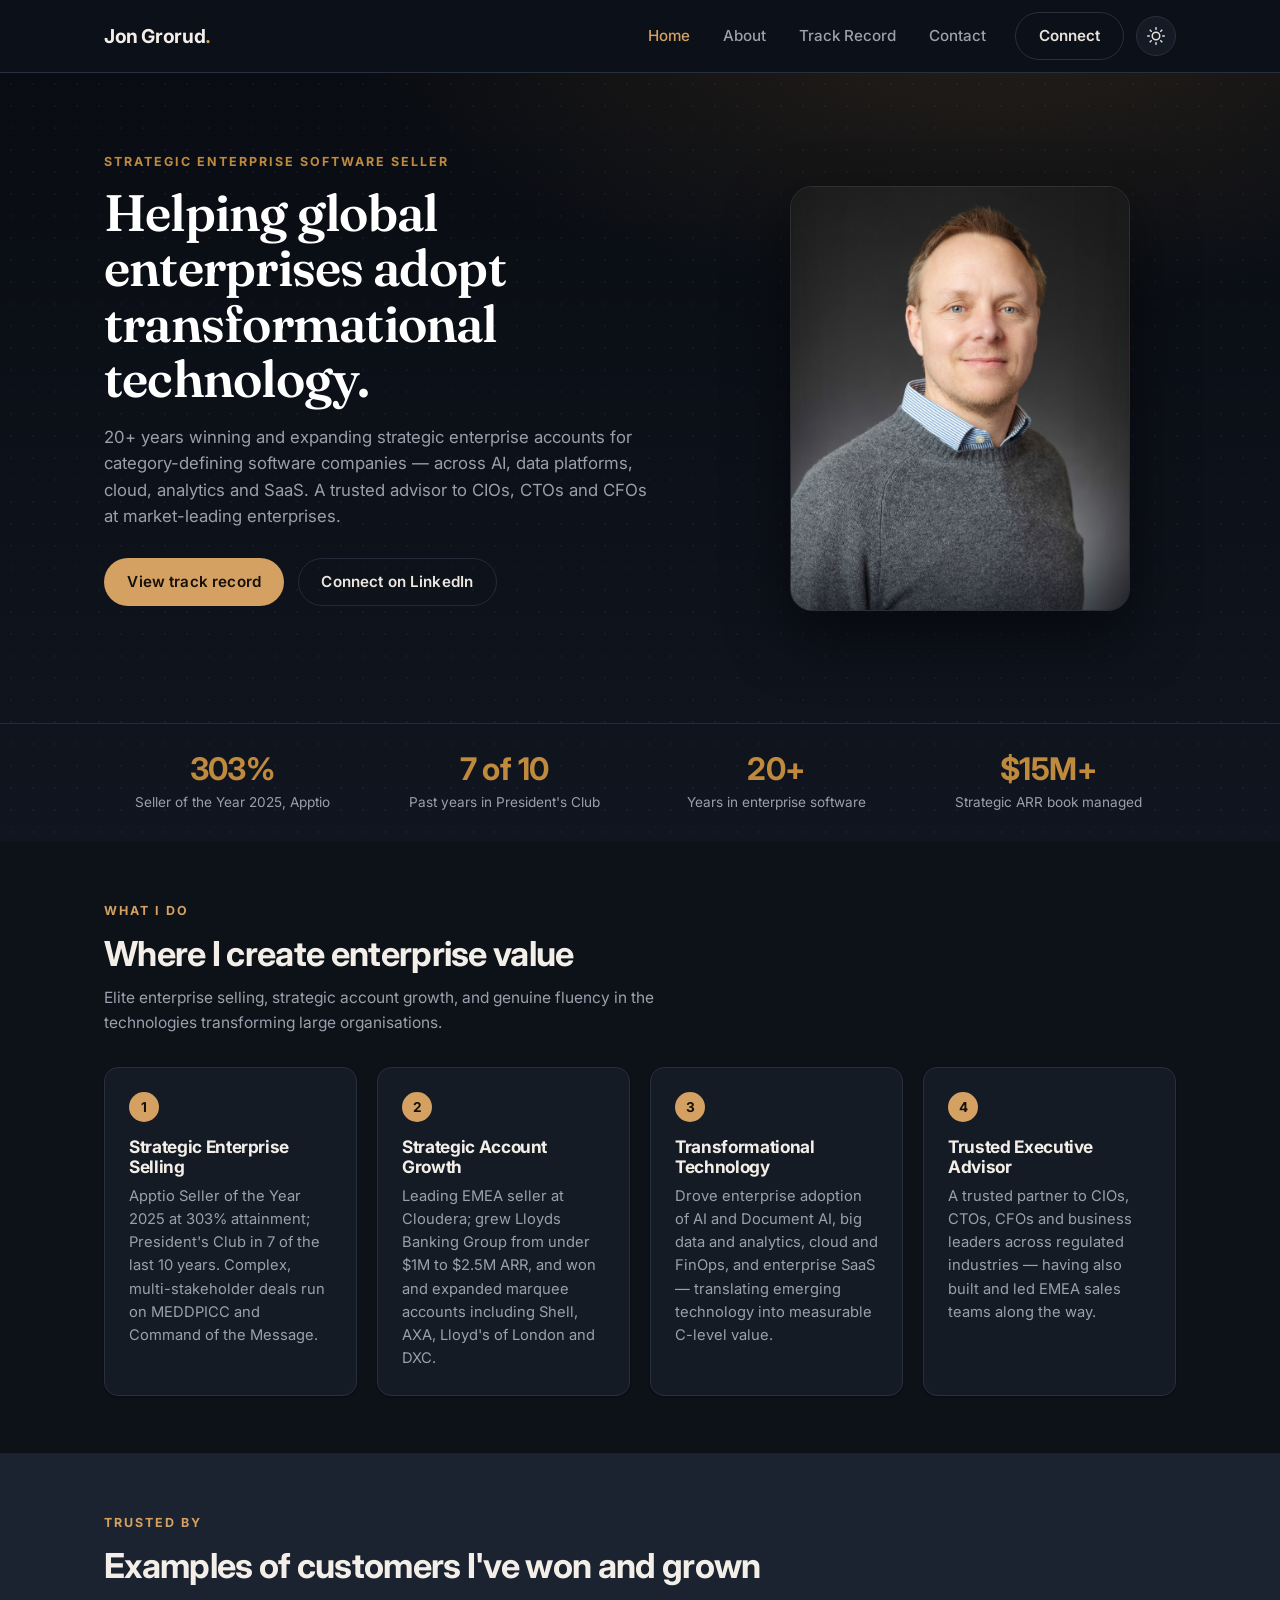
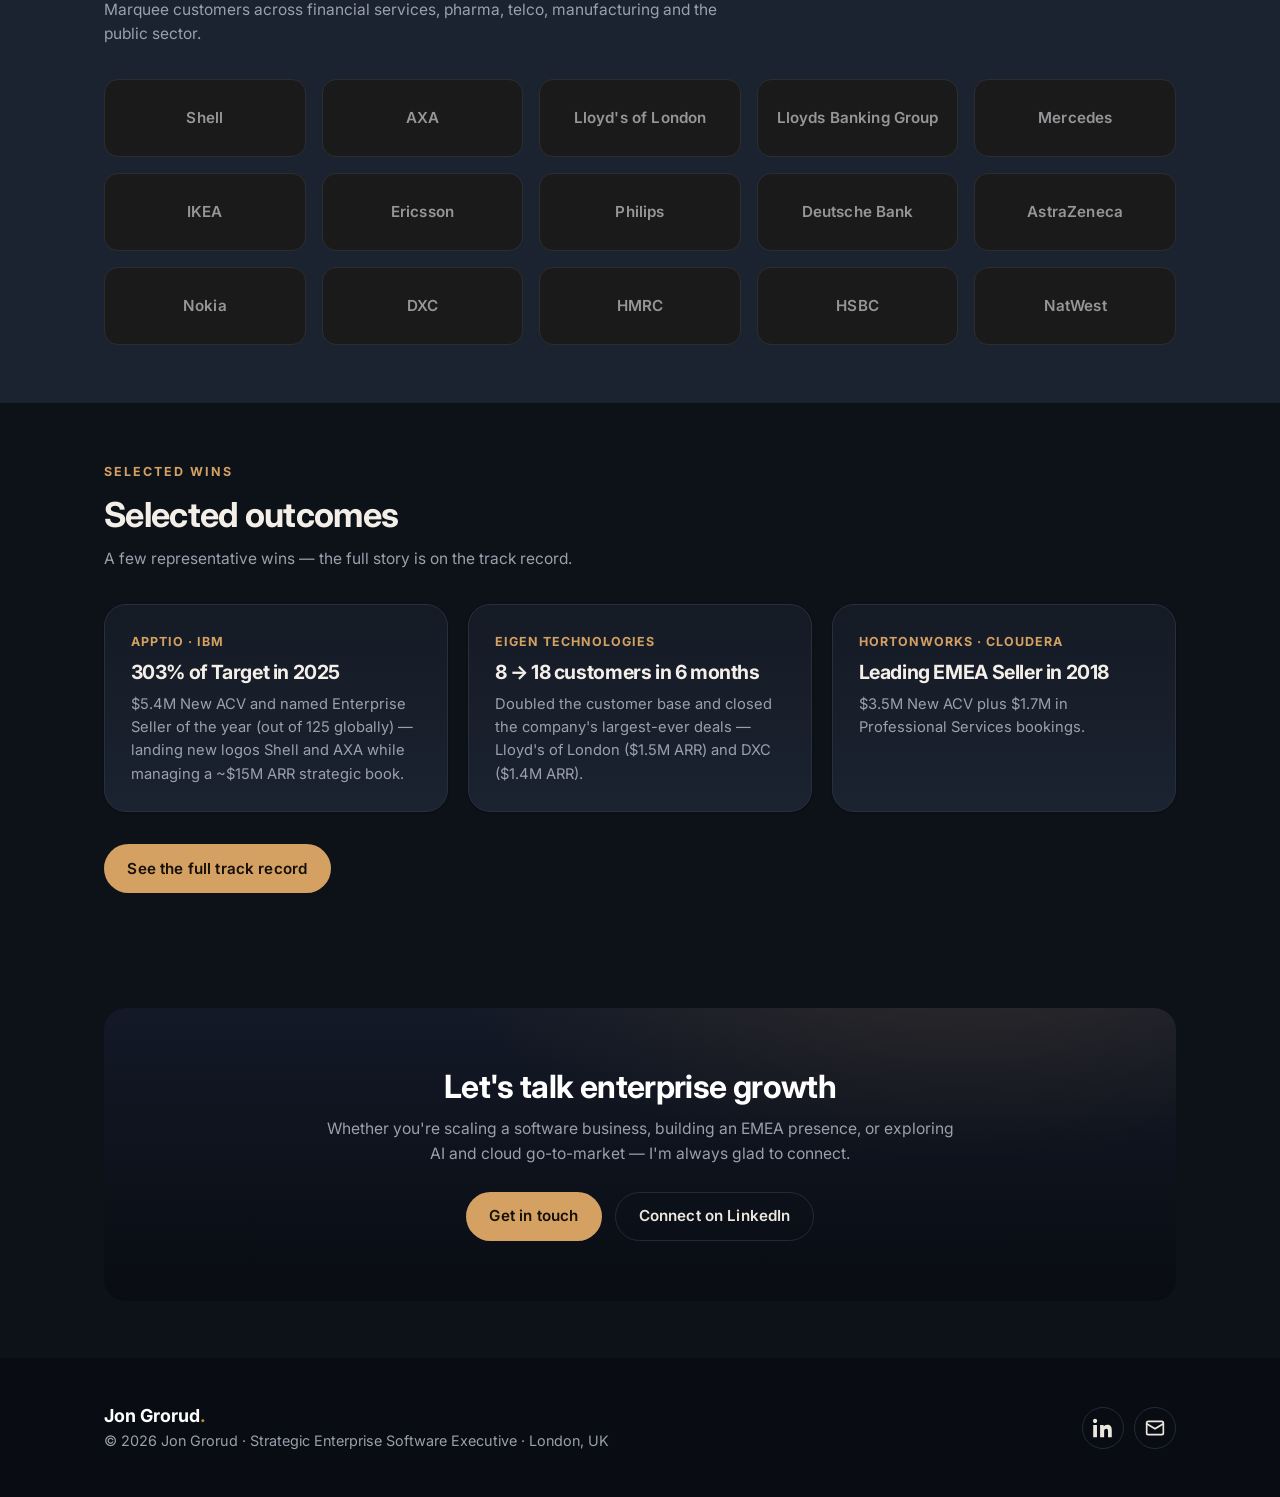
==== commit c917062d: "Default to dark mode for first-time visitors Co-Authored-By: Devin AI <158243242+devin-ai-integratio" ====
--- a/index.html
+++ b/index.html
@@ -1,5 +1,5 @@
 <!DOCTYPE html>
-<html lang="en" data-theme="light">
+<html lang="en" data-theme="dark">
   <head>
     <meta charset="UTF-8" />
     <meta name="viewport" content="width=device-width, initial-scale=1.0" />
